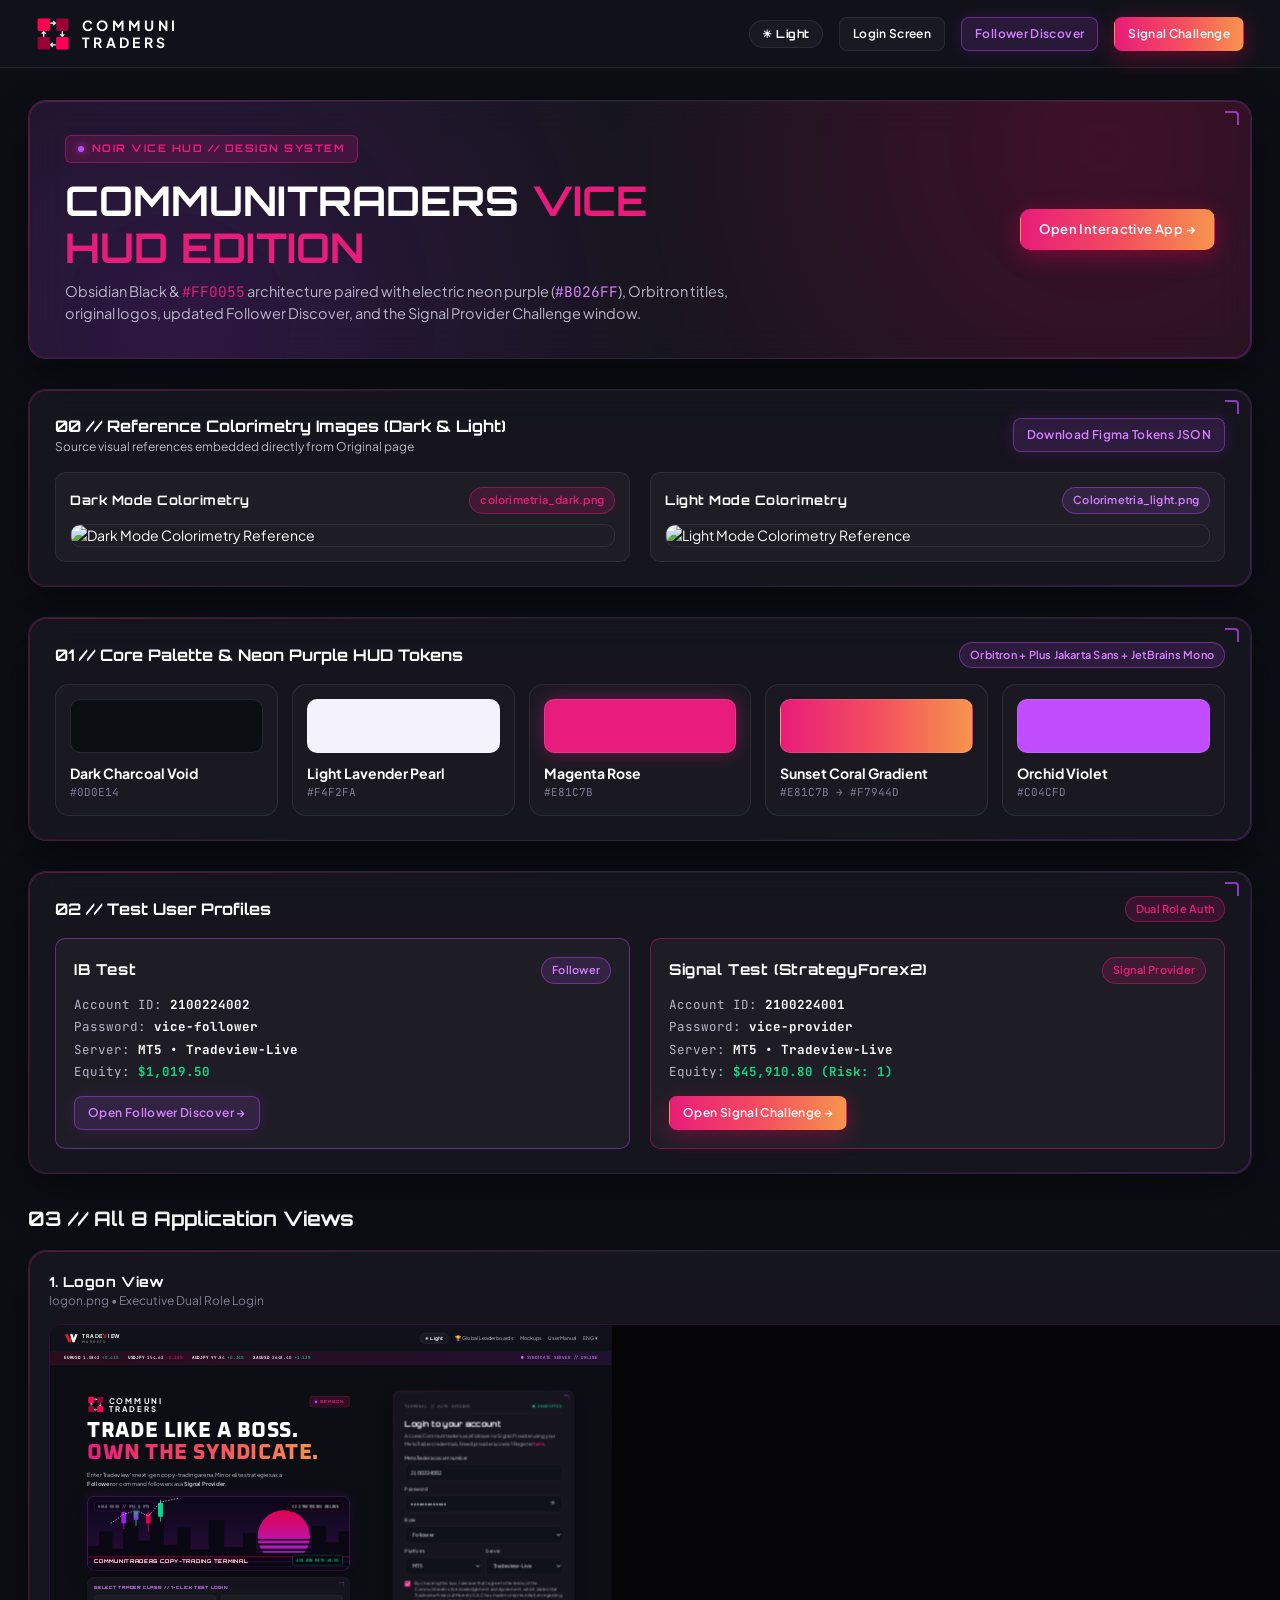
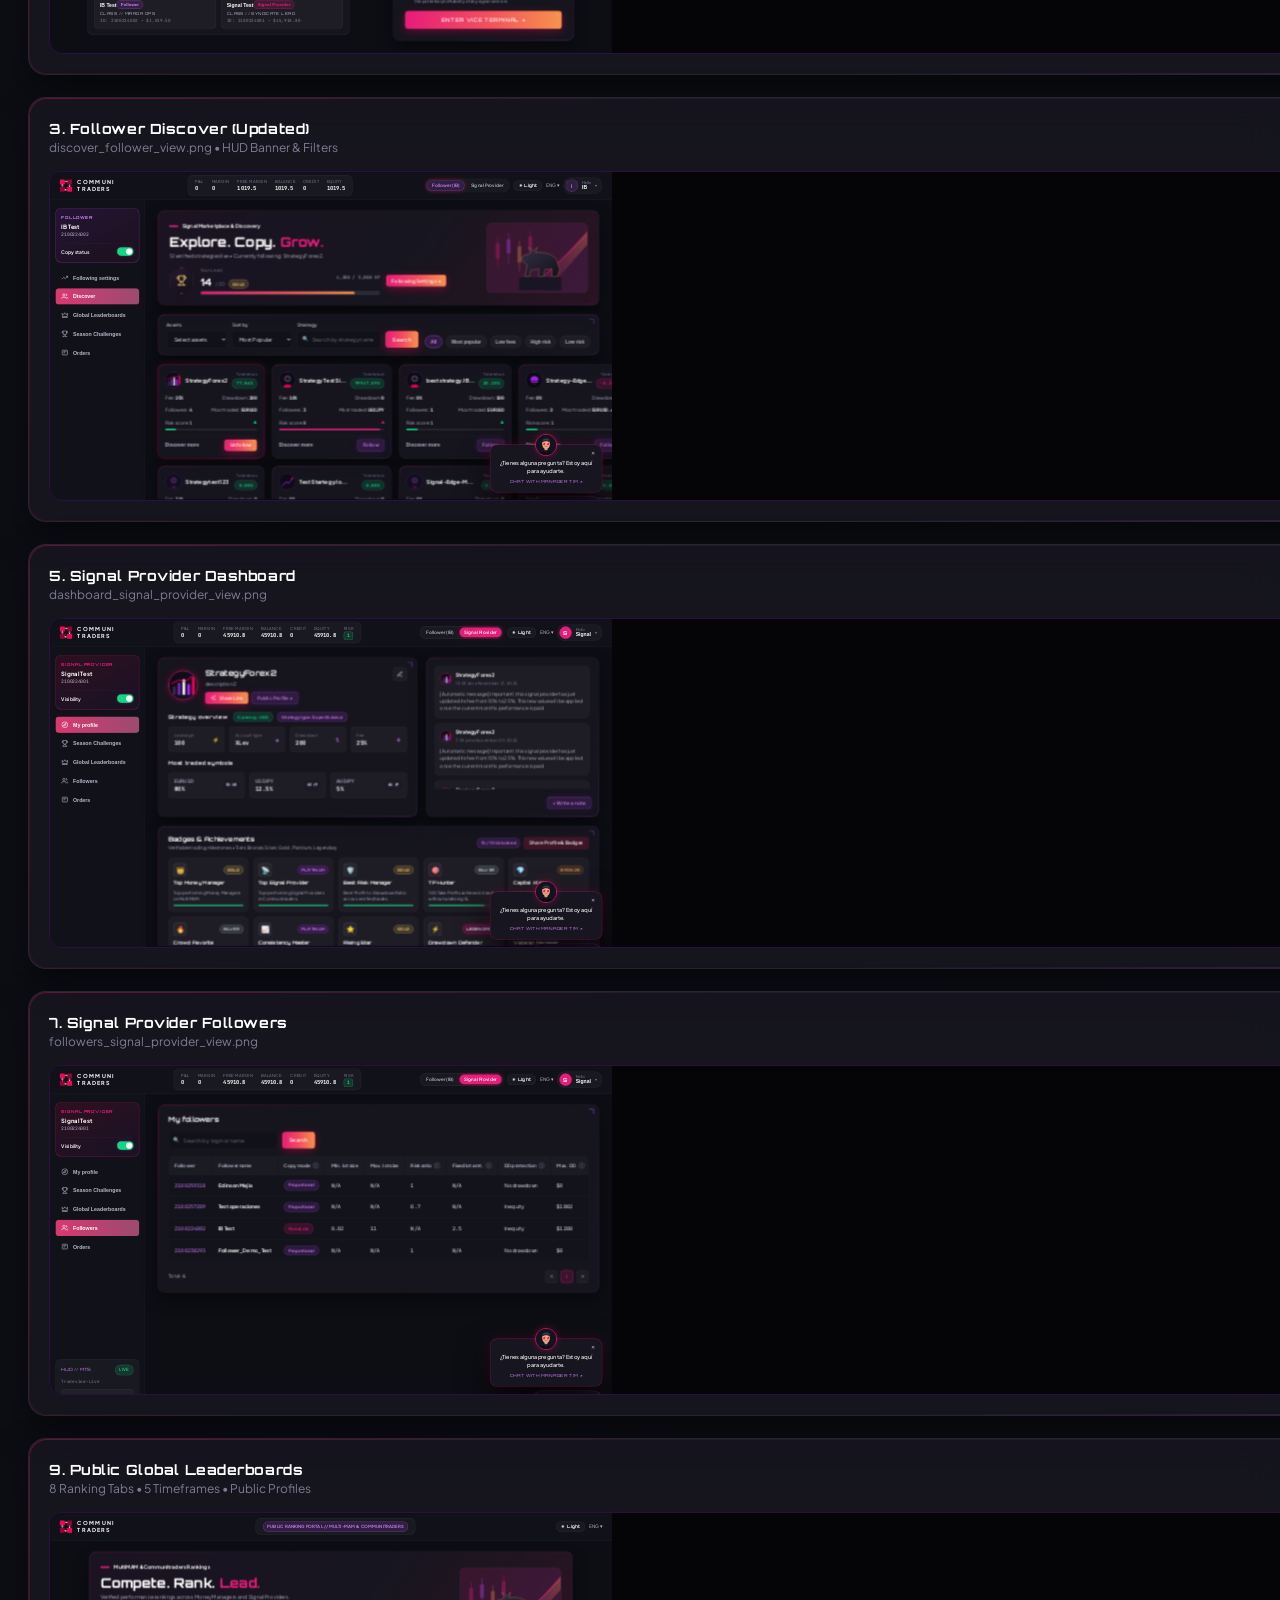
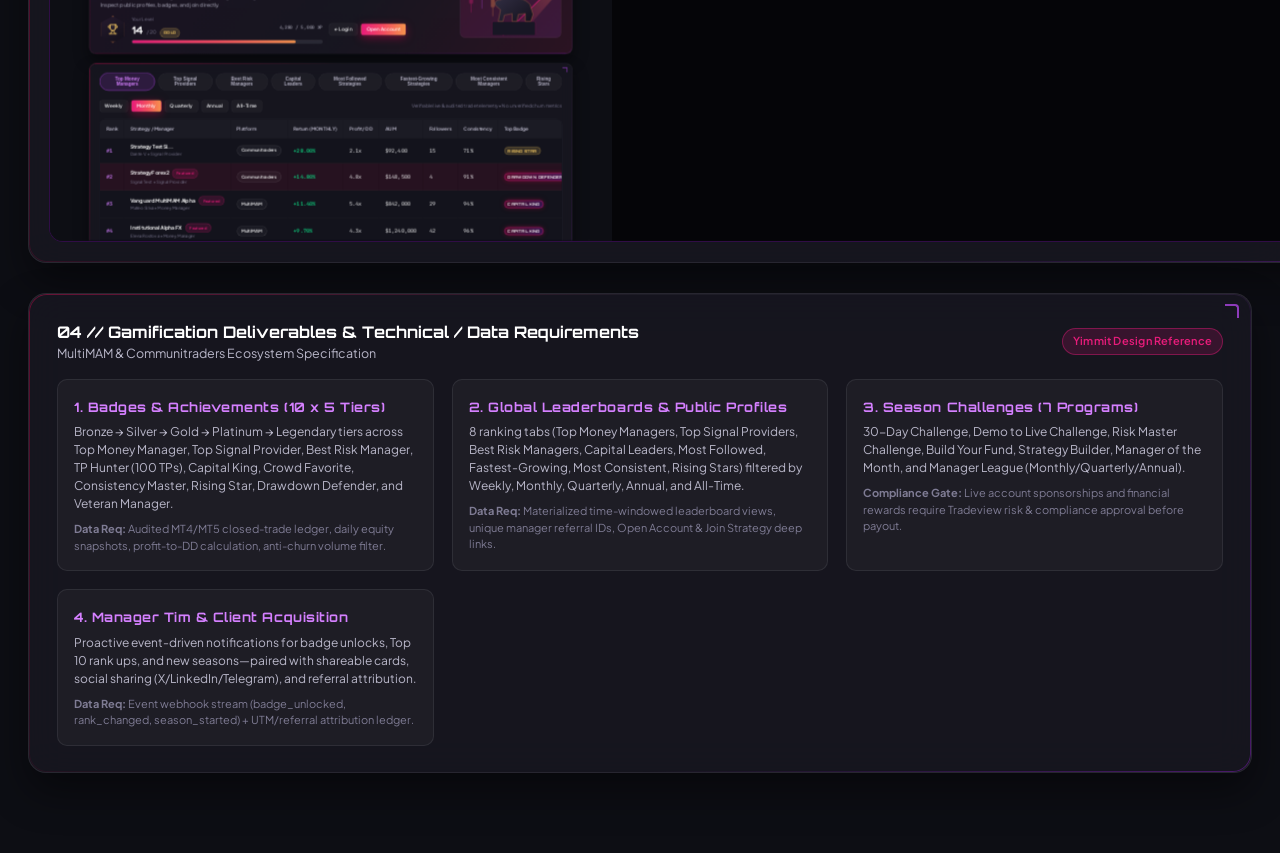
==== mockups.html @ 20b36a2e "Firt commit" ====
<!DOCTYPE html>
<html lang="en">
<head>
  <meta charset="UTF-8"/>
  <meta name="viewport" content="width=device-width, initial-scale=1.0"/>
  <title>Communitraders // Noir Vice HUD Design Mockups</title>
  <link rel="preconnect" href="https://fonts.googleapis.com"/>
  <link rel="preconnect" href="https://fonts.gstatic.com" crossorigin/>
  <link href="https://fonts.googleapis.com/css2?family=JetBrains+Mono:wght@500;700&family=Orbitron:wght@600;700;800&family=Oxanium:wght@600;700;800&family=Plus+Jakarta+Sans:wght@400;500;600;700&display=swap" rel="stylesheet"/>
  <link rel="stylesheet" href="css/tokens.css"/>
  <link rel="stylesheet" href="css/styles.css"/>
  <style>
    .mockup-page-wrap {
      max-width: 1300px;
      margin: 0 auto;
      padding: 32px 28px 80px;
      display: flex;
      flex-direction: column;
      gap: 30px;
    }
    .mockup-hero {
      padding: 34px 36px;
      display: flex;
      align-items: center;
      justify-content: space-between;
      flex-wrap: wrap;
      gap: 24px;
      background:
        radial-gradient(circle at 88% 18%, rgba(255, 0, 85, 0.18), transparent 45%),
        radial-gradient(circle at 12% 88%, rgba(176, 38, 255, 0.16), transparent 45%),
        var(--bg-glass);
    }
    .mockup-hero h1 {
      font-family: var(--font-display);
      font-size: clamp(28px, 3.2vw, 42px);
      line-height: 1.15;
    }
    .palette-grid {
      display: grid;
      grid-template-columns: repeat(5, 1fr);
      gap: 14px;
    }
    .swatch-card {
      padding: 14px;
      border-radius: var(--radius-md);
      background: rgba(255, 255, 255, 0.02);
      border: 1px solid var(--border-subtle);
    }
    .swatch-box {
      height: 54px;
      border-radius: 10px;
      margin-bottom: 10px;
      border: 1px solid rgba(255, 255, 255, 0.1);
    }
    .mockups-grid {
      display: grid;
      grid-template-columns: repeat(2, 1fr);
      gap: 22px;
    }
    .mockup-frame-card {
      padding: 20px;
      display: flex;
      flex-direction: column;
      gap: 14px;
    }
    .mockup-preview-box {
      border-radius: var(--radius-md);
      overflow: hidden;
      border: 1px solid rgba(176, 38, 255, 0.25);
      background: #050508;
      height: 330px;
      position: relative;
    }
    .mockup-preview-box iframe {
      width: 1440px;
      height: 900px;
      border: 0;
      transform: scale(0.39);
      transform-origin: top left;
      pointer-events: none;
    }
    .profiles-compare-grid {
      display: grid;
      grid-template-columns: 1fr 1fr;
      gap: 20px;
    }
    @media (max-width: 1100px) {
      .palette-grid { grid-template-columns: repeat(2, 1fr); }
      .mockups-grid, .profiles-compare-grid { grid-template-columns: 1fr; }
    }
  </style>
</head>
<body>
  <div class="vice-backdrop"></div>
  <div class="vice-grid-overlay"></div>

  <header class="login-topbar">
    <a href="index.html" class="brand-lockup">
      <svg class="communi-logo-svg" viewBox="0 0 44 44" fill="none" aria-hidden="true">
        <rect x="2" y="2" width="16" height="16" rx="1.5" fill="#FF0055"/>
        <rect x="26" y="2" width="16" height="16" rx="1.5" fill="#990033"/>
        <rect x="2" y="26" width="16" height="16" rx="1.5" fill="#990033"/>
        <rect x="26" y="26" width="16" height="16" rx="1.5" fill="#FF0055"/>
        <path d="M19 8H25M25 8L22.8 5.8M25 8L22.8 10.2" stroke="#FFFFFF" stroke-width="1.6" stroke-linecap="round" stroke-linejoin="round"/>
        <path d="M25 36H19M19 36L21.2 33.8M19 36L21.2 38.2" stroke="#FFFFFF" stroke-width="1.6" stroke-linecap="round" stroke-linejoin="round"/>
        <path d="M34 19V25M34 25L31.8 22.8M34 25L36.2 22.8" stroke="#FFFFFF" stroke-width="1.6" stroke-linecap="round" stroke-linejoin="round"/>
        <path d="M10 25V19M10 19L7.8 21.2M10 19L12.2 21.2" stroke="#FFFFFF" stroke-width="1.6" stroke-linecap="round" stroke-linejoin="round"/>
      </svg>
      <div class="brand-text">
        <strong>COMMUNI</strong>
        <strong style="margin-top:2px;">TRADERS</strong>
      </div>
    </a>
    <div class="login-topbar-actions">
      <button type="button" class="theme-toggle-btn" id="theme-toggle-mockups" aria-label="Toggle Light/Dark Mode">☀ Light</button>
      <a href="index.html?role=login" class="btn btn-ghost btn-sm">Login Screen</a>
      <a href="index.html?role=follower&view=discover" class="btn btn-purple btn-sm">Follower Discover</a>
      <a href="index.html?role=provider&view=challenge" class="btn btn-primary btn-sm">Signal Challenge</a>
    </div>
  </header>

  <main class="mockup-page-wrap">
    <section class="glass-card hud-panel mockup-hero">
      <div style="max-width: 680px;">
        <div class="hud-tag" style="margin-bottom:14px;">
          <span class="hud-dot"></span>
          <span>NOIR VICE HUD // DESIGN SYSTEM</span>
        </div>
        <h1>COMMUNITRADERS <span style="color:var(--accent);">VICE HUD EDITION</span></h1>
        <p style="color:var(--text-secondary); margin-top:10px; font-size:14.5px;">
          Obsidian Black &amp; <span class="font-mono" style="color:var(--accent);">#FF0055</span> architecture paired with electric neon purple (<span class="font-mono" style="color:var(--neon-purple-bright);">#B026FF</span>), Orbitron titles, original logos, updated Follower Discover, and the Signal Provider Challenge window.
        </p>
      </div>
      <div>
        <a href="index.html" class="btn btn-primary">Open Interactive App →</a>
      </div>
    </section>

    <section class="glass-card hud-panel" style="padding:24px 26px;">
      <div class="card-header-flex">
        <div>
          <h2 class="card-title-lg">00 // Reference Colorimetry Images (Dark &amp; Light)</h2>
          <div style="font-size:12px; color:var(--text-secondary);">Source visual references embedded directly from Original page</div>
        </div>
        <a href="figma/design-tokens.json" class="btn btn-purple btn-sm" download>Download Figma Tokens JSON</a>
      </div>
      <div class="profiles-compare-grid">
        <div class="setting-box" style="padding:14px;">
          <div style="display:flex; justify-content:space-between; align-items:center; margin-bottom:10px;">
            <strong class="font-heading" style="font-size:13px;">Dark Mode Colorimetry</strong>
            <span class="badge badge-accent">colorimetria_dark.png</span>
          </div>
          <img src="Original page/colorimetria_dark.png" alt="Dark Mode Colorimetry Reference" style="width:100%; border-radius:10px; border:1px solid var(--border-subtle); display:block;"/>
        </div>
        <div class="setting-box" style="padding:14px;">
          <div style="display:flex; justify-content:space-between; align-items:center; margin-bottom:10px;">
            <strong class="font-heading" style="font-size:13px;">Light Mode Colorimetry</strong>
            <span class="badge badge-purple">Colorimetria_light.png</span>
          </div>
          <img src="Original page/Colorimetria_light.png" alt="Light Mode Colorimetry Reference" style="width:100%; border-radius:10px; border:1px solid var(--border-subtle); display:block;"/>
        </div>
      </div>
    </section>

    <section class="glass-card hud-panel" style="padding:24px 26px;">
      <div class="card-header-flex">
        <h2 class="card-title-lg">01 // Core Palette &amp; Neon Purple HUD Tokens</h2>
        <span class="badge badge-purple">Orbitron + Plus Jakarta Sans + JetBrains Mono</span>
      </div>
      <div class="palette-grid">
        <div class="swatch-card">
          <div class="swatch-box" style="background:#0d0e14;"></div>
          <strong>Dark Charcoal Void</strong>
          <div class="font-mono" style="font-size:11px; color:var(--text-muted);">#0D0E14</div>
        </div>
        <div class="swatch-card">
          <div class="swatch-box" style="background:#f4f2fa;"></div>
          <strong>Light Lavender Pearl</strong>
          <div class="font-mono" style="font-size:11px; color:var(--text-muted);">#F4F2FA</div>
        </div>
        <div class="swatch-card">
          <div class="swatch-box" style="background:#e81c7b; box-shadow:0 0 18px rgba(232,28,123,0.4);"></div>
          <strong>Magenta Rose</strong>
          <div class="font-mono" style="font-size:11px; color:var(--text-muted);">#E81C7B</div>
        </div>
        <div class="swatch-card">
          <div class="swatch-box" style="background:linear-gradient(90deg, #e81c7b, #f44e5f, #f7944d);"></div>
          <strong>Sunset Coral Gradient</strong>
          <div class="font-mono" style="font-size:11px; color:var(--text-muted);">#E81C7B → #F7944D</div>
        </div>
        <div class="swatch-card">
          <div class="swatch-box" style="background:#c04cfd;"></div>
          <strong>Orchid Violet</strong>
          <div class="font-mono" style="font-size:11px; color:var(--text-muted);">#C04CFD</div>
        </div>
      </div>
    </section>

    <section class="glass-card hud-panel" style="padding:24px 26px;">
      <div class="card-header-flex">
        <h2 class="card-title-lg">02 // Test User Profiles</h2>
        <span class="badge badge-accent">Dual Role Auth</span>
      </div>
      <div class="profiles-compare-grid">
        <div class="setting-box" style="padding:18px; border-color:var(--neon-purple-border);">
          <div style="display:flex; justify-content:space-between; align-items:center; margin-bottom:10px;">
            <strong class="font-heading" style="font-size:15px;">IB Test</strong>
            <span class="badge badge-purple">Follower</span>
          </div>
          <div class="font-mono" style="font-size:12.5px; color:var(--text-secondary); line-height:1.8;">
            Account ID: <strong style="color:#ffffff;">2100224002</strong><br/>
            Password: <strong style="color:#ffffff;">vice-follower</strong><br/>
            Server: <strong style="color:#ffffff;">MT5 • Tradeview-Live</strong><br/>
            Equity: <strong style="color:var(--profit);">$1,019.50</strong>
          </div>
          <a href="index.html?role=follower&view=discover" class="btn btn-purple btn-sm" style="margin-top:12px;">Open Follower Discover →</a>
        </div>

        <div class="setting-box" style="padding:18px; border-color:var(--accent-border);">
          <div style="display:flex; justify-content:space-between; align-items:center; margin-bottom:10px;">
            <strong class="font-heading" style="font-size:15px;">Signal Test (StrategyForex2)</strong>
            <span class="badge badge-accent">Signal Provider</span>
          </div>
          <div class="font-mono" style="font-size:12.5px; color:var(--text-secondary); line-height:1.8;">
            Account ID: <strong style="color:#ffffff;">2100224001</strong><br/>
            Password: <strong style="color:#ffffff;">vice-provider</strong><br/>
            Server: <strong style="color:#ffffff;">MT5 • Tradeview-Live</strong><br/>
            Equity: <strong style="color:var(--profit);">$45,910.80 (Risk: 1)</strong>
          </div>
          <a href="index.html?role=provider&view=challenge" class="btn btn-primary btn-sm" style="margin-top:12px;">Open Signal Challenge →</a>
        </div>
      </div>
    </section>

    <section>
      <div class="card-header-flex">
        <h2 class="card-title-lg" style="font-size:20px;">03 // All 8 Application Views</h2>
      </div>
      <div class="mockups-grid">
        <article class="glass-card hud-panel mockup-frame-card">
          <div style="display:flex; justify-content:space-between; align-items:center;">
            <div>
              <strong class="font-heading" style="font-size:14px;">1. Logon View</strong>
              <div style="font-size:12px; color:var(--text-muted);">logon.png • Executive Dual Role Login</div>
            </div>
            <a href="index.html?role=login" class="btn btn-ghost btn-sm">Open Live ↗</a>
          </div>
          <div class="mockup-preview-box"><iframe src="index.html?role=login" loading="lazy" title="Login Mockup"></iframe></div>
        </article>

        <article class="glass-card hud-panel mockup-frame-card">
          <div style="display:flex; justify-content:space-between; align-items:center;">
            <div>
              <strong class="font-heading" style="font-size:14px;">2. Follower Dashboard</strong>
              <div style="font-size:12px; color:var(--text-muted);">dashboard_follower_view.png</div>
            </div>
            <a href="index.html?role=follower&view=following" class="btn btn-purple btn-sm">Open Live ↗</a>
          </div>
          <div class="mockup-preview-box"><iframe src="index.html?role=follower&view=following" loading="lazy" title="Follower Dashboard Mockup"></iframe></div>
        </article>

        <article class="glass-card hud-panel mockup-frame-card">
          <div style="display:flex; justify-content:space-between; align-items:center;">
            <div>
              <strong class="font-heading" style="font-size:14px;">3. Follower Discover (Updated)</strong>
              <div style="font-size:12px; color:var(--text-muted);">discover_follower_view.png • HUD Banner &amp; Filters</div>
            </div>
            <a href="index.html?role=follower&view=discover" class="btn btn-purple btn-sm">Open Live ↗</a>
          </div>
          <div class="mockup-preview-box"><iframe src="index.html?role=follower&view=discover" loading="lazy" title="Follower Discover Mockup"></iframe></div>
        </article>

        <article class="glass-card hud-panel mockup-frame-card">
          <div style="display:flex; justify-content:space-between; align-items:center;">
            <div>
              <strong class="font-heading" style="font-size:14px;">4. Follower Orders</strong>
              <div style="font-size:12px; color:var(--text-muted);">orders_follower_view.png</div>
            </div>
            <a href="index.html?role=follower&view=orders" class="btn btn-purple btn-sm">Open Live ↗</a>
          </div>
          <div class="mockup-preview-box"><iframe src="index.html?role=follower&view=orders" loading="lazy" title="Follower Orders Mockup"></iframe></div>
        </article>

        <article class="glass-card hud-panel mockup-frame-card">
          <div style="display:flex; justify-content:space-between; align-items:center;">
            <div>
              <strong class="font-heading" style="font-size:14px;">5. Signal Provider Dashboard</strong>
              <div style="font-size:12px; color:var(--text-muted);">dashboard_signal_provider_view.png</div>
            </div>
            <a href="index.html?role=provider&view=profile" class="btn btn-primary btn-sm">Open Live ↗</a>
          </div>
          <div class="mockup-preview-box"><iframe src="index.html?role=provider&view=profile" loading="lazy" title="Signal Provider Dashboard Mockup"></iframe></div>
        </article>

        <article class="glass-card hud-panel mockup-frame-card">
          <div style="display:flex; justify-content:space-between; align-items:center;">
            <div>
              <strong class="font-heading" style="font-size:14px;">6. Signal Provider Challenge (New)</strong>
              <div style="font-size:12px; color:var(--text-muted);">Milestones, Missions &amp; Syndicate Leaderboard</div>
            </div>
            <a href="index.html?role=provider&view=challenge" class="btn btn-primary btn-sm">Open Live ↗</a>
          </div>
          <div class="mockup-preview-box"><iframe src="index.html?role=provider&view=challenge" loading="lazy" title="Signal Provider Challenge Mockup"></iframe></div>
        </article>

        <article class="glass-card hud-panel mockup-frame-card">
          <div style="display:flex; justify-content:space-between; align-items:center;">
            <div>
              <strong class="font-heading" style="font-size:14px;">7. Signal Provider Followers</strong>
              <div style="font-size:12px; color:var(--text-muted);">followers_signal_provider_view.png</div>
            </div>
            <a href="index.html?role=provider&view=followers" class="btn btn-primary btn-sm">Open Live ↗</a>
          </div>
          <div class="mockup-preview-box"><iframe src="index.html?role=provider&view=followers" loading="lazy" title="Signal Provider Followers Mockup"></iframe></div>
        </article>

        <article class="glass-card hud-panel mockup-frame-card">
          <div style="display:flex; justify-content:space-between; align-items:center;">
            <div>
              <strong class="font-heading" style="font-size:14px;">8. Signal Provider Orders</strong>
              <div style="font-size:12px; color:var(--text-muted);">orders_signal_provider_view.png</div>
            </div>
            <a href="index.html?role=provider&view=orders" class="btn btn-primary btn-sm">Open Live ↗</a>
          </div>
          <div class="mockup-preview-box"><iframe src="index.html?role=provider&view=orders" loading="lazy" title="Signal Provider Orders Mockup"></iframe></div>
        </article>

        <article class="glass-card hud-panel mockup-frame-card">
          <div style="display:flex; justify-content:space-between; align-items:center;">
            <div>
              <strong class="font-heading" style="font-size:14px;">9. Public Global Leaderboards</strong>
              <div style="font-size:12px; color:var(--text-muted);">8 Ranking Tabs • 5 Timeframes • Public Profiles</div>
            </div>
            <a href="index.html?role=leaderboards" class="btn btn-purple btn-sm">Open Live ↗</a>
          </div>
          <div class="mockup-preview-box"><iframe src="index.html?role=leaderboards" loading="lazy" title="Global Leaderboards Mockup"></iframe></div>
        </article>
      </div>
    </section>

    <!-- Section 04: Initial Deliverables & Technical/Data Architecture -->
    <section class="glass-card hud-panel" style="padding:26px 28px;">
      <div class="card-header-flex">
        <div>
          <h2 class="card-title-lg">04 // Gamification Deliverables &amp; Technical / Data Requirements</h2>
          <div style="font-size:12.5px; color:var(--text-secondary);">MultiMAM &amp; Communitraders Ecosystem Specification</div>
        </div>
        <span class="badge badge-accent">Yimmit Design Reference</span>
      </div>

      <div class="challenges-catalog-grid">
        <div class="setting-box" style="padding:16px;">
          <strong class="font-heading" style="font-size:13px; color:var(--neon-purple-bright);">1. Badges &amp; Achievements (10 x 5 Tiers)</strong>
          <p style="font-size:12px; color:var(--text-secondary); margin-top:6px;">
            Bronze → Silver → Gold → Platinum → Legendary tiers across Top Money Manager, Top Signal Provider, Best Risk Manager, TP Hunter (100 TPs), Capital King, Crowd Favorite, Consistency Master, Rising Star, Drawdown Defender, and Veteran Manager.
          </p>
          <div style="font-size:11px; color:var(--text-muted); margin-top:8px;">
            <strong>Data Req:</strong> Audited MT4/MT5 closed-trade ledger, daily equity snapshots, profit-to-DD calculation, anti-churn volume filter.
          </div>
        </div>

        <div class="setting-box" style="padding:16px;">
          <strong class="font-heading" style="font-size:13px; color:var(--neon-purple-bright);">2. Global Leaderboards &amp; Public Profiles</strong>
          <p style="font-size:12px; color:var(--text-secondary); margin-top:6px;">
            8 ranking tabs (Top Money Managers, Top Signal Providers, Best Risk Managers, Capital Leaders, Most Followed, Fastest-Growing, Most Consistent, Rising Stars) filtered by Weekly, Monthly, Quarterly, Annual, and All-Time.
          </p>
          <div style="font-size:11px; color:var(--text-muted); margin-top:8px;">
            <strong>Data Req:</strong> Materialized time-windowed leaderboard views, unique manager referral IDs, Open Account &amp; Join Strategy deep links.
          </div>
        </div>

        <div class="setting-box" style="padding:16px;">
          <strong class="font-heading" style="font-size:13px; color:var(--neon-purple-bright);">3. Season Challenges (7 Programs)</strong>
          <p style="font-size:12px; color:var(--text-secondary); margin-top:6px;">
            30-Day Challenge, Demo to Live Challenge, Risk Master Challenge, Build Your Fund, Strategy Builder, Manager of the Month, and Manager League (Monthly/Quarterly/Annual).
          </p>
          <div style="font-size:11px; color:var(--text-muted); margin-top:8px;">
            <strong>Compliance Gate:</strong> Live account sponsorships and financial rewards require Tradeview risk &amp; compliance approval before payout.
          </div>
        </div>

        <div class="setting-box" style="padding:16px;">
          <strong class="font-heading" style="font-size:13px; color:var(--neon-purple-bright);">4. Manager Tim &amp; Client Acquisition</strong>
          <p style="font-size:12px; color:var(--text-secondary); margin-top:6px;">
            Proactive event-driven notifications for badge unlocks, Top 10 rank ups, and new seasons—paired with shareable cards, social sharing (X/LinkedIn/Telegram), and referral attribution.
          </p>
          <div style="font-size:11px; color:var(--text-muted); margin-top:8px;">
            <strong>Data Req:</strong> Event webhook stream (badge_unlocked, rank_changed, season_started) + UTM/referral attribution ledger.
          </div>
        </div>
      </div>
    </section>
  </main>
  <script>
    (function () {
      const btn = document.getElementById('theme-toggle-mockups');
      let theme = localStorage.getItem('communitraders_theme') || 'dark';
      function sync() {
        document.documentElement.setAttribute('data-theme', theme);
        localStorage.setItem('communitraders_theme', theme);
        btn.textContent = theme === 'dark' ? '☀ Light' : '🌙 Dark';
        document.querySelectorAll('iframe').forEach((f) => {
          try { f.contentDocument?.documentElement?.setAttribute('data-theme', theme); } catch (_) {}
        });
      }
      btn.addEventListener('click', () => {
        theme = theme === 'dark' ? 'light' : 'dark';
        sync();
      });
      sync();
    })();
  </script>
</body>
</html>
---- css/tokens.css ----
/* ==========================================================================
   COMMUNITRADERS // COLORIMETRIA DARK & LIGHT TOKENS
   Matched to colorimetria_dark.png & Colorimetria_light.png
   ========================================================================== */

:root {
  /* Dark Mode Surfaces (colorimetria_dark.png) */
  --bg-void: #0d0e14;
  --bg-deep: #111219;
  --bg-surface: #171620;
  --bg-elevated: #1f1d2b;
  --bg-glass: rgba(23, 22, 32, 0.92);
  --bg-glass-strong: rgba(17, 18, 25, 0.98);
  --bg-card-hover: #221f30;
  --bg-input: #111219;
  --bg-topbar: #111219;
  --bg-sidebar: #111219;
  --bg-tile: rgba(255, 255, 255, 0.035);
  --bg-table: #13131c;

  /* Signature Colorimetry Accents: Magenta-Pink #E81C7B -> Coral #F44E5F -> Sunset Amber #F7944D */
  --accent: #e81c7b;
  --accent-hover: #d4156e;
  --accent-deep: #3d1628;
  --accent-coral: #f7944d;
  --accent-soft: rgba(232, 28, 123, 0.16);
  --accent-border: rgba(232, 28, 123, 0.42);
  --accent-glow: 0 8px 24px rgba(232, 28, 123, 0.34);

  /* Complementary Neon Violet / Orchid (Risk Master Star & Strategy Builder) */
  --neon-purple: #c04cfd;
  --neon-purple-bright: #d580ff;
  --neon-purple-soft: rgba(192, 76, 253, 0.14);
  --neon-purple-border: rgba(192, 76, 253, 0.42);
  --neon-purple-glow: 0 0 20px rgba(192, 76, 253, 0.32);

  /* Semantic Trading Colors */
  --profit: #10d884;
  --profit-soft: rgba(16, 216, 132, 0.14);
  --loss: #e81c7b;
  --loss-soft: rgba(232, 28, 123, 0.16);
  --neutral-soft: rgba(255, 255, 255, 0.05);

  /* Gradients (Exact Reference Match) */
  --grad-accent: linear-gradient(90deg, #e81c7b 0%, #f44e5f 52%, #f7944d 100%);
  --grad-hud-line: linear-gradient(90deg, #e81c7b 0%, #f44e5f 52%, #f7944d 100%);
  --grad-sidebar-active: linear-gradient(90deg, #d93870 0%, #9b4b71 100%);
  --grad-hero-card: linear-gradient(125deg, #1b1322 0%, #171620 55%, #2b1322 100%);
  --grad-league-banner: linear-gradient(90deg, #68133b 0%, #a53434 55%, #b5532a 100%);
  --grad-backdrop:
    radial-gradient(ellipse 65% 50% at 88% 12%, rgba(232, 28, 123, 0.16) 0%, transparent 62%),
    radial-gradient(ellipse 52% 45% at 12% 88%, rgba(192, 76, 253, 0.12) 0%, transparent 64%),
    linear-gradient(180deg, #0d0e14 0%, #111219 100%);

  /* Borders & Dividers */
  --border-subtle: rgba(255, 255, 255, 0.08);
  --border-medium: rgba(255, 255, 255, 0.16);
  --border-accent: rgba(232, 28, 123, 0.45);
  --border-focus: #e81c7b;

  /* Typography */
  --font-display: 'Orbitron', 'Plus Jakarta Sans', sans-serif;
  --font-heading: 'Orbitron', 'Plus Jakarta Sans', sans-serif;
  --font-login-title: 'Oxanium', 'Orbitron', sans-serif;
  --font-sans: 'Plus Jakarta Sans', -apple-system, BlinkMacSystemFont, sans-serif;
  --font-mono: 'JetBrains Mono', ui-monospace, SFMono-Regular, monospace;

  /* Badge Tiers */
  --tier-bronze: #cd7f32;
  --tier-silver: #cbd5e1;
  --tier-gold: #ffd166;
  --tier-platinum: #d580ff;
  --tier-legendary: #e81c7b;

  /* Text Colors */
  --text-primary: #ffffff;
  --text-secondary: #b9b7c9;
  --text-muted: #7f7c94;
  --brand-ink: #ffffff;
  --nav-active-text: #ffffff;
  --switch-active-color: #10d884;

  /* Radii & Shadows */
  --radius-xs: 6px;
  --radius-sm: 10px;
  --radius-md: 14px;
  --radius-lg: 18px;
  --radius-xl: 22px;
  --radius-pill: 999px;

  --shadow-card: 0 18px 40px rgba(0, 0, 0, 0.45), inset 0 1px 0 rgba(255, 255, 255, 0.04);
  --shadow-modal: 0 32px 80px rgba(0, 0, 0, 0.85), 0 0 32px rgba(232, 28, 123, 0.18);

  --sidebar-width: 244px;
  --topbar-height: 70px;
  --ease-snappy: cubic-bezier(0.22, 1, 0.36, 1);
}

/* ==========================================================================
   LIGHT MODE OVERRIDES (Matched to Colorimetria_light.png)
   ========================================================================== */
html[data-theme="light"] {
  --bg-void: #f4f2fa;
  --bg-deep: #ece9f6;
  --bg-surface: #ffffff;
  --bg-elevated: #faf9fd;
  --bg-glass: #ffffff;
  --bg-glass-strong: #ffffff;
  --bg-card-hover: #fbf9fe;
  --bg-input: #f8f7fc;
  --bg-topbar: #ffffff;
  --bg-sidebar: #ffffff;
  --bg-tile: #f8f7fc;
  --bg-table: #ffffff;

  --accent: #e81c7b;
  --accent-hover: #d4156e;
  --accent-deep: #fde8f0;
  --accent-soft: #fde8f0;
  --accent-border: rgba(232, 28, 123, 0.32);
  --accent-glow: 0 8px 22px rgba(232, 28, 123, 0.24);

  --neon-purple: #9b30e8;
  --neon-purple-bright: #831cd1;
  --neon-purple-soft: rgba(155, 48, 232, 0.10);
  --neon-purple-border: rgba(155, 48, 232, 0.28);
  --neon-purple-glow: 0 8px 20px rgba(155, 48, 232, 0.16);

  --profit: #059669;
  --profit-soft: rgba(5, 150, 105, 0.10);

  --grad-sidebar-active: linear-gradient(90deg, #fde8f0 0%, #fff0f6 100%);
  --grad-hero-card: linear-gradient(125deg, #f6f4fb 0%, #f1eef9 58%, #fae5f0 100%);
  --grad-league-banner: linear-gradient(90deg, #e02482 0%, #f16b62 55%, #f69d62 100%);
  --grad-backdrop:
    radial-gradient(ellipse 60% 45% at 88% 12%, rgba(232, 28, 123, 0.08) 0%, transparent 60%),
    radial-gradient(ellipse 52% 44% at 12% 88%, rgba(155, 48, 232, 0.08) 0%, transparent 62%),
    linear-gradient(180deg, #f4f2fa 0%, #eeebf7 100%);

  --border-subtle: #eae6f3;
  --border-medium: #dcd6eb;

  --text-primary: #14121d;
  --text-secondary: #58526e;
  --text-muted: #847d9c;
  --brand-ink: #14121d;
  --nav-active-text: #e81c7b;
  --switch-active-color: #e81c7b;

  --shadow-card: 0 10px 30px rgba(24, 18, 48, 0.06);
  --shadow-modal: 0 24px 64px rgba(20, 16, 40, 0.18);
}
---- css/styles.css ----
/* ==========================================================================
   COMMUNITRADERS // NOIR VICE HUD STYLESHEET (DARK + LIGHT + FUTURISTIC GTA LOGIN)
   ========================================================================== */

*,
*::before,
*::after {
  box-sizing: border-box;
  margin: 0;
  padding: 0;
}

html,
body {
  min-height: 100%;
  background: var(--bg-void);
  color: var(--text-primary);
  font-family: var(--font-sans);
  font-size: 14px;
  line-height: 1.5;
  -webkit-font-smoothing: antialiased;
  overflow-x: hidden;
  transition: background 0.25s ease, color 0.25s ease;
}

::-webkit-scrollbar {
  width: 6px;
  height: 6px;
}
::-webkit-scrollbar-track {
  background: var(--bg-void);
}
::-webkit-scrollbar-thumb {
  background: rgba(255, 0, 85, 0.42);
  border-radius: var(--radius-pill);
}
::-webkit-scrollbar-thumb:hover {
  background: var(--neon-purple);
}

/* Backdrop & HUD Grid */
.vice-backdrop {
  position: fixed;
  inset: 0;
  z-index: -2;
  background: var(--grad-backdrop);
  pointer-events: none;
}

.vice-grid-overlay {
  position: fixed;
  inset: 0;
  z-index: -1;
  background-image:
    linear-gradient(rgba(176, 38, 255, 0.032) 1px, transparent 1px),
    linear-gradient(90deg, rgba(255, 0, 85, 0.026) 1px, transparent 1px);
  background-size: 54px 54px;
  mask-image: radial-gradient(circle at 60% 35%, black 20%, transparent 86%);
  pointer-events: none;
}

.hidden {
  display: none !important;
}

/* Typography Helpers */
.font-display,
.font-heading {
  font-family: var(--font-heading);
  letter-spacing: 0.04em;
}
.font-mono {
  font-family: var(--font-mono);
  font-variant-numeric: tabular-nums;
}

/* ==========================================================================
   BUTTONS & INPUTS
   ========================================================================== */
.btn {
  display: inline-flex;
  align-items: center;
  justify-content: center;
  gap: 8px;
  padding: 10px 18px;
  border-radius: var(--radius-sm);
  font-family: var(--font-sans);
  font-weight: 600;
  font-size: 13px;
  letter-spacing: 0.03em;
  border: 1px solid transparent;
  cursor: pointer;
  transition: transform 0.15s var(--ease-snappy), box-shadow 0.2s, background 0.2s, border-color 0.2s, color 0.2s;
  text-decoration: none;
  white-space: nowrap;
}
.btn:active {
  transform: translateY(1px);
}

.btn-vice,
.btn-primary {
  background: var(--grad-accent);
  color: #ffffff;
  box-shadow: 0 6px 22px rgba(255, 0, 85, 0.34);
}
.btn-vice:hover,
.btn-primary:hover {
  background: var(--accent-hover);
  box-shadow: 0 8px 30px rgba(255, 0, 85, 0.54);
  transform: translateY(-1px);
}

.btn-purple {
  background: var(--neon-purple-soft);
  border-color: var(--neon-purple-border);
  color: var(--neon-purple-bright);
  box-shadow: 0 0 16px rgba(176, 38, 255, 0.16);
}
.btn-purple:hover {
  background: var(--neon-purple);
  color: #ffffff;
  box-shadow: var(--neon-purple-glow);
  transform: translateY(-1px);
}

.btn-danger {
  background: rgba(255, 0, 85, 0.14);
  border-color: rgba(255, 0, 85, 0.5);
  color: #ff4d88;
}
.btn-danger:hover {
  background: var(--accent);
  color: #ffffff;
  box-shadow: var(--accent-glow);
}

.btn-ghost {
  background: var(--bg-tile);
  border-color: var(--border-subtle);
  color: var(--text-primary);
}
.btn-ghost:hover {
  background: var(--neon-purple-soft);
  border-color: var(--neon-purple-border);
  color: var(--text-primary);
}

.btn-outline-pink {
  background: var(--accent-deep);
  border-color: var(--accent-border);
  color: var(--text-primary);
}
.btn-outline-pink:hover {
  background: var(--grad-accent);
  color: #ffffff;
  box-shadow: var(--accent-glow);
}

.btn-sm {
  padding: 7px 13px;
  font-size: 12px;
  border-radius: 8px;
}

.btn-icon {
  width: 36px;
  height: 36px;
  padding: 0;
  border-radius: 9px;
}

/* Theme Toggle Pill */
.theme-toggle-btn {
  display: inline-flex;
  align-items: center;
  gap: 6px;
  padding: 6px 12px;
  border-radius: var(--radius-pill);
  background: var(--bg-tile);
  border: 1px solid var(--border-subtle);
  color: var(--text-primary);
  font-family: var(--font-heading);
  font-size: 11px;
  font-weight: 700;
  letter-spacing: 0.05em;
  cursor: pointer;
  transition: border-color 0.2s, background 0.2s;
}
.theme-toggle-btn:hover {
  border-color: var(--neon-purple-border);
  background: var(--neon-purple-soft);
}

/* Inputs & Selects */
.form-group {
  display: flex;
  flex-direction: column;
  gap: 6px;
}
.form-label {
  font-size: 12px;
  font-weight: 600;
  color: var(--text-secondary);
}
.form-control,
.form-select {
  width: 100%;
  height: 44px;
  padding: 0 14px;
  border-radius: var(--radius-sm);
  background: var(--bg-input);
  border: 1px solid var(--border-subtle);
  color: var(--text-primary);
  font-family: var(--font-sans);
  font-size: 13.5px;
  outline: none;
  transition: border-color 0.2s, box-shadow 0.2s;
}
.form-control:focus,
.form-select:focus {
  border-color: var(--neon-purple);
  box-shadow: 0 0 0 3px rgba(176, 38, 255, 0.18), 0 0 16px rgba(176, 38, 255, 0.14);
}
.form-select option {
  background: var(--bg-surface);
  color: var(--text-primary);
}

.input-with-icon {
  position: relative;
  display: flex;
  align-items: center;
}
.input-with-icon .form-control {
  padding-right: 42px;
}
.input-with-icon.left-icon .form-control {
  padding-left: 38px;
  padding-right: 14px;
}
.input-icon-left {
  position: absolute;
  left: 13px;
  color: var(--text-muted);
  pointer-events: none;
  display: flex;
  font-size: 13px;
}
.input-icon-btn {
  position: absolute;
  right: 8px;
  background: transparent;
  border: none;
  color: var(--text-secondary);
  width: 32px;
  height: 32px;
  border-radius: 8px;
  cursor: pointer;
  display: flex;
  align-items: center;
  justify-content: center;
}
.input-icon-btn:hover {
  color: var(--neon-purple-bright);
}

/* Toggle Switch */
.vice-switch {
  position: relative;
  display: inline-flex;
  align-items: center;
  cursor: pointer;
}
.vice-switch input {
  opacity: 0;
  width: 0;
  height: 0;
  position: absolute;
}
.vice-switch-track {
  width: 42px;
  height: 22px;
  background: rgba(128, 128, 145, 0.22);
  border: 1px solid var(--border-medium);
  border-radius: var(--radius-pill);
  position: relative;
  transition: background 0.22s, border-color 0.22s, box-shadow 0.22s;
}
.vice-switch-track::after {
  content: '';
  position: absolute;
  top: 2px;
  left: 2px;
  width: 16px;
  height: 16px;
  border-radius: 50%;
  background: #8e8e98;
  transition: transform 0.22s var(--ease-snappy), background 0.22s;
}
.vice-switch input:checked + .vice-switch-track {
  background: var(--switch-active-color);
  border-color: var(--switch-active-color);
  box-shadow: 0 0 12px rgba(232, 28, 123, 0.24);
}
.vice-switch input:checked + .vice-switch-track::after {
  transform: translateX(20px);
  background: #ffffff;
}

/* GTA HUD Glass Card */
.glass-card {
  background: var(--bg-glass);
  backdrop-filter: blur(18px);
  -webkit-backdrop-filter: blur(18px);
  border: 1px solid var(--border-subtle);
  border-radius: var(--radius-lg);
  box-shadow: var(--shadow-card);
  position: relative;
}
.glass-card::before {
  content: '';
  position: absolute;
  inset: 0;
  border-radius: inherit;
  padding: 1px;
  background: linear-gradient(135deg, rgba(255, 0, 85, 0.34), transparent 36%, transparent 64%, rgba(176, 38, 255, 0.34));
  -webkit-mask: linear-gradient(#fff 0 0) content-box, linear-gradient(#fff 0 0);
  -webkit-mask-composite: xor;
  mask-composite: exclude;
  pointer-events: none;
}

.hud-panel {
  position: relative;
}
.hud-panel::after {
  content: '';
  position: absolute;
  top: 10px;
  right: 12px;
  width: 14px;
  height: 14px;
  border-top: 2px solid var(--neon-purple);
  border-right: 2px solid var(--neon-purple);
  border-top-right-radius: 4px;
  opacity: 0.7;
  pointer-events: none;
}

.hud-tag {
  display: inline-flex;
  align-items: center;
  gap: 8px;
  align-self: flex-start;
  padding: 5px 12px;
  border-radius: 6px;
  background: var(--accent-soft);
  border: 1px solid var(--accent-border);
  font-family: var(--font-heading);
  font-size: 10.5px;
  font-weight: 700;
  letter-spacing: 0.14em;
  text-transform: uppercase;
  color: var(--accent);
}
.hud-dot {
  width: 6px;
  height: 6px;
  border-radius: 50%;
  background: var(--neon-purple);
  box-shadow: 0 0 8px var(--neon-purple);
  animation: hudPulse 2.2s infinite;
}
@keyframes hudPulse {
  0%, 100% { opacity: 1; transform: scale(1); }
  50% { opacity: 0.45; transform: scale(0.8); }
}

/* Badges */
.badge {
  display: inline-flex;
  align-items: center;
  gap: 5px;
  padding: 4px 10px;
  border-radius: var(--radius-pill);
  font-size: 11px;
  font-weight: 600;
  letter-spacing: 0.02em;
}
.badge-profit {
  background: var(--profit-soft);
  color: var(--profit);
  border: 1px solid rgba(0, 255, 163, 0.3);
}
.badge-loss {
  background: var(--loss-soft);
  color: var(--accent);
  border: 1px solid var(--accent-border);
}
.badge-purple {
  background: var(--neon-purple-soft);
  color: var(--neon-purple-bright);
  border: 1px solid var(--neon-purple-border);
}
.badge-neutral {
  background: var(--bg-tile);
  color: var(--text-primary);
  border: 1px solid var(--border-medium);
}
.badge-pink,
.badge-accent {
  background: var(--accent-soft);
  color: var(--accent);
  border: 1px solid var(--accent-border);
}

/* ==========================================================================
   ORIGINAL LOGOS (ADAPTIVE DARK & LIGHT INK)
   ========================================================================== */
.brand-lockup {
  display: inline-flex;
  align-items: center;
  gap: 12px;
  text-decoration: none;
  color: inherit;
}
.communi-logo-svg {
  width: 34px;
  height: 34px;
  flex-shrink: 0;
}
.brand-text {
  display: flex;
  flex-direction: column;
  line-height: 1.05;
}
.brand-text strong {
  font-family: var(--font-sans);
  font-weight: 700;
  font-size: 14px;
  letter-spacing: 0.24em;
  color: var(--brand-ink);
}
.brand-text.hero-size strong {
  font-size: 20px;
  letter-spacing: 0.26em;
}
.brand-text.hero-size .communi-sub {
  font-size: 20px;
  letter-spacing: 0.26em;
  font-weight: 700;
  color: var(--brand-ink);
}

.tradeview-brand {
  display: inline-flex;
  align-items: center;
  gap: 10px;
  text-decoration: none;
  color: inherit;
}
.tv-wordmark {
  display: flex;
  flex-direction: column;
  line-height: 1;
}
.tv-wordmark .tv-main {
  font-family: var(--font-sans);
  font-weight: 700;
  letter-spacing: 0.16em;
  font-size: 13.5px;
  color: var(--brand-ink);
}
.tv-wordmark .tv-main b {
  color: #e11d2e;
  font-weight: 800;
}
.tv-wordmark .tv-sub {
  font-size: 8.5px;
  letter-spacing: 0.42em;
  color: var(--text-secondary);
  margin-top: 3px;
}
.tv-wing-light {
  fill: var(--brand-ink);
}

/* ==========================================================================
   FUTURISTIC GTA-STYLE TRADING GAME LOGIN SCREEN
   ========================================================================== */
.login-shell {
  min-height: 100vh;
  display: flex;
  flex-direction: column;
  position: relative;
}

.login-topbar {
  height: 68px;
  padding: 0 36px;
  display: flex;
  align-items: center;
  justify-content: space-between;
  border-bottom: 1px solid var(--border-subtle);
  background: var(--bg-topbar);
  backdrop-filter: blur(14px);
  z-index: 5;
}

.login-topbar-actions {
  display: flex;
  align-items: center;
  gap: 16px;
  color: var(--text-secondary);
  font-size: 13px;
}
.topbar-link {
  display: inline-flex;
  align-items: center;
  gap: 7px;
  color: var(--text-secondary);
  text-decoration: none;
  cursor: pointer;
  background: transparent;
  border: none;
  font: inherit;
  transition: color 0.2s;
}
.topbar-link:hover {
  color: var(--neon-purple-bright);
}

/* Futuristic Market Telemetry Ticker Bar */
.game-ticker-bar {
  height: 34px;
  padding: 0 36px;
  display: flex;
  align-items: center;
  justify-content: space-between;
  gap: 20px;
  background: linear-gradient(90deg, rgba(255, 0, 85, 0.12), rgba(176, 38, 255, 0.12));
  border-bottom: 1px solid var(--border-subtle);
  font-family: var(--font-mono);
  font-size: 11px;
  overflow-x: auto;
  white-space: nowrap;
}
.ticker-items {
  display: flex;
  align-items: center;
  gap: 24px;
}
.ticker-pair {
  display: inline-flex;
  align-items: center;
  gap: 7px;
}
.ticker-pair strong {
  color: var(--text-primary);
}
.ticker-up { color: var(--profit); }
.ticker-down { color: var(--accent); }

.login-main {
  flex: 1;
  display: grid;
  grid-template-columns: 1.12fr 0.88fr;
  align-items: center;
  gap: 48px;
  max-width: 1320px;
  width: 100%;
  margin: 0 auto;
  padding: 28px 36px 52px;
}

.login-hero {
  display: flex;
  flex-direction: column;
  gap: 18px;
}

.login-hero h1 {
  font-family: var(--font-login-title);
  font-size: clamp(34px, 4vw, 54px);
  font-weight: 800;
  line-height: 1.05;
  letter-spacing: 0.02em;
  color: var(--text-primary);
  text-transform: uppercase;
}
.login-hero h1 .highlight-vice {
  background: var(--grad-accent);
  -webkit-background-clip: text;
  -webkit-text-fill-color: transparent;
}

.login-hero-sub {
  font-size: 14.5px;
  color: var(--text-secondary);
  max-width: 520px;
  line-height: 1.6;
}

/* Futuristic GTA Trading Game Cyber-City Stage */
.gta-game-stage {
  position: relative;
  height: 190px;
  border-radius: var(--radius-lg);
  overflow: hidden;
  border: 1px solid var(--neon-purple-border);
  background: linear-gradient(180deg, #0b0718 0%, #1c0b2e 55%, #380832 100%);
  box-shadow: 0 20px 50px rgba(0, 0, 0, 0.55), 0 0 26px rgba(176, 38, 255, 0.18);
}
.gta-game-stage svg {
  width: 100%;
  height: 100%;
  display: block;
}
.stage-hud-overlay {
  position: absolute;
  inset: 12px 16px;
  display: flex;
  flex-direction: column;
  justify-content: space-between;
  pointer-events: none;
}
.stage-hud-top {
  display: flex;
  justify-content: space-between;
  align-items: center;
}
.stage-chip {
  padding: 4px 10px;
  border-radius: 6px;
  background: rgba(8, 6, 15, 0.78);
  border: 1px solid rgba(255, 0, 85, 0.45);
  color: #ffffff;
  font-family: var(--font-mono);
  font-size: 10.5px;
  backdrop-filter: blur(6px);
}
.stage-chip.purple {
  border-color: rgba(176, 38, 255, 0.55);
  color: #e2b8ff;
}
.stage-hud-bottom {
  display: flex;
  justify-content: space-between;
  align-items: flex-end;
}
.stage-rank-title {
  font-family: var(--font-heading);
  font-size: 13px;
  font-weight: 700;
  color: #ffffff;
  letter-spacing: 0.1em;
  text-shadow: 0 0 12px rgba(255, 0, 85, 0.7);
}

/* Futuristic GTA Class / Character Select Profiles */
.demo-accounts-box {
  padding: 16px;
  border-radius: var(--radius-md);
  background: var(--bg-glass);
  border: 1px solid var(--border-subtle);
}
.demo-accounts-header {
  display: flex;
  align-items: center;
  justify-content: space-between;
  margin-bottom: 12px;
}
.demo-accounts-header span {
  font-family: var(--font-heading);
  font-size: 11px;
  font-weight: 700;
  letter-spacing: 0.1em;
  text-transform: uppercase;
  color: var(--neon-purple-bright);
}
.demo-accounts-grid {
  display: grid;
  grid-template-columns: 1fr 1fr;
  gap: 12px;
}
.demo-user-pill {
  text-align: left;
  padding: 13px 14px;
  border-radius: var(--radius-sm);
  background: var(--bg-tile);
  border: 1px solid var(--border-subtle);
  color: var(--text-primary);
  cursor: pointer;
  transition: border-color 0.2s, background 0.2s, transform 0.16s, box-shadow 0.2s;
  display: flex;
  flex-direction: column;
  gap: 5px;
  position: relative;
  overflow: hidden;
}
.demo-user-pill:hover {
  border-color: var(--accent);
  background: var(--accent-soft);
  box-shadow: 0 0 18px rgba(255, 0, 85, 0.18);
  transform: translateY(-2px);
}
.demo-user-pill.purple-pill:hover {
  border-color: var(--neon-purple);
  background: var(--neon-purple-soft);
  box-shadow: 0 0 18px rgba(176, 38, 255, 0.22);
}
.demo-user-top {
  display: flex;
  align-items: center;
  justify-content: space-between;
  font-weight: 700;
  font-size: 13px;
}
.demo-user-class {
  font-family: var(--font-heading);
  font-size: 10px;
  letter-spacing: 0.08em;
  color: var(--text-secondary);
}
.demo-user-meta {
  font-family: var(--font-mono);
  font-size: 11px;
  color: var(--text-muted);
}

/* Right Login Terminal Card */
.login-card {
  padding: 30px 30px;
  max-width: 465px;
  width: 100%;
  justify-self: end;
}
.login-terminal-bar {
  display: flex;
  align-items: center;
  justify-content: space-between;
  margin-bottom: 14px;
  padding-bottom: 10px;
  border-bottom: 1px solid var(--border-subtle);
  font-family: var(--font-mono);
  font-size: 11px;
  color: var(--text-muted);
}
.login-card-title {
  font-family: var(--font-heading);
  font-size: 20px;
  font-weight: 700;
  margin-bottom: 6px;
  color: var(--text-primary);
}
.login-card-desc {
  font-size: 12.5px;
  color: var(--text-secondary);
  margin-bottom: 18px;
  line-height: 1.5;
}
.login-card-desc a {
  color: var(--accent);
  text-decoration: none;
  font-weight: 600;
}
.login-card-desc a:hover {
  text-decoration: underline;
}

.login-form {
  display: flex;
  flex-direction: column;
  gap: 12px;
}
.login-form-row-2 {
  display: grid;
  grid-template-columns: 1fr 1fr;
  gap: 12px;
}
.terms-check {
  display: flex;
  align-items: flex-start;
  gap: 10px;
  font-size: 11px;
  color: var(--text-secondary);
  line-height: 1.45;
  margin-top: 2px;
  cursor: pointer;
}
.terms-check input {
  margin-top: 3px;
  accent-color: var(--accent);
  width: 15px;
  height: 15px;
  flex-shrink: 0;
  cursor: pointer;
}
.login-submit-btn {
  height: 46px;
  font-family: var(--font-heading);
  font-size: 13px;
  letter-spacing: 0.1em;
  text-transform: uppercase;
  margin-top: 4px;
}
.login-error-msg {
  padding: 10px 12px;
  border-radius: 8px;
  background: var(--loss-soft);
  border: 1px solid var(--accent-border);
  color: var(--accent);
  font-size: 12px;
}

/* ==========================================================================
   APP SHELL (LOGGED-IN WORKSPACE)
   ========================================================================== */
.app-shell {
  min-height: 100vh;
  display: flex;
  flex-direction: column;
}

.app-topbar {
  height: var(--topbar-height);
  padding: 0 24px;
  display: flex;
  align-items: center;
  justify-content: space-between;
  gap: 16px;
  background: var(--bg-topbar);
  backdrop-filter: blur(16px);
  border-bottom: 1px solid var(--border-subtle);
  position: sticky;
  top: 0;
  z-index: 40;
}

.topbar-left {
  display: flex;
  align-items: center;
  gap: 14px;
}
.mobile-menu-btn {
  display: none;
}

.kpi-strip {
  display: flex;
  align-items: center;
  gap: 20px;
  padding: 7px 18px;
  border-radius: var(--radius-md);
  background: var(--bg-tile);
  border: 1px solid var(--border-subtle);
}
.kpi-item {
  display: flex;
  flex-direction: column;
  align-items: flex-start;
  gap: 1px;
}
.kpi-label {
  font-size: 10.5px;
  color: var(--text-muted);
  text-transform: uppercase;
  letter-spacing: 0.05em;
}
.kpi-value {
  font-family: var(--font-mono);
  font-size: 14px;
  font-weight: 700;
  color: var(--text-primary);
}
.kpi-risk-pill {
  display: inline-flex;
  align-items: center;
  justify-content: center;
  min-width: 24px;
  height: 22px;
  padding: 0 7px;
  border-radius: 6px;
  background: var(--profit-soft);
  color: var(--profit);
  border: 1px solid rgba(0, 255, 163, 0.35);
  font-family: var(--font-mono);
  font-weight: 700;
  font-size: 12px;
}

.topbar-right {
  display: flex;
  align-items: center;
  gap: 10px;
}

.role-switcher-pill {
  display: inline-flex;
  align-items: center;
  background: var(--bg-tile);
  border: 1px solid var(--border-subtle);
  border-radius: var(--radius-pill);
  padding: 3px;
  gap: 3px;
}
.role-switch-btn {
  border: none;
  background: transparent;
  color: var(--text-secondary);
  font-family: var(--font-sans);
  font-size: 11.5px;
  font-weight: 600;
  padding: 5px 12px;
  border-radius: var(--radius-pill);
  cursor: pointer;
  transition: all 0.2s;
}
.role-switch-btn.active {
  background: var(--accent);
  color: #ffffff;
  box-shadow: 0 0 14px rgba(255, 0, 85, 0.35);
}
.role-switch-btn.active.purple {
  background: var(--neon-purple-soft);
  color: var(--neon-purple-bright);
  border: 1px solid var(--neon-purple-border);
}

.user-menu-wrap {
  position: relative;
}
.user-trigger {
  display: flex;
  align-items: center;
  gap: 10px;
  background: var(--bg-tile);
  border: 1px solid var(--border-subtle);
  border-radius: var(--radius-pill);
  padding: 4px 12px 4px 5px;
  color: var(--text-primary);
  cursor: pointer;
  transition: border-color 0.2s;
}
.user-trigger:hover {
  border-color: var(--neon-purple-border);
}
.user-avatar-circle {
  width: 32px;
  height: 32px;
  border-radius: 50%;
  display: flex;
  align-items: center;
  justify-content: center;
  font-family: var(--font-heading);
  font-weight: 700;
  font-size: 13px;
  color: var(--neon-purple-bright);
  background: var(--neon-purple-soft);
  border: 1px solid var(--neon-purple-border);
}
.user-avatar-circle.provider {
  background: var(--accent);
  border-color: var(--accent);
  color: #ffffff;
}
.user-greeting {
  display: flex;
  flex-direction: column;
  text-align: left;
  line-height: 1.1;
}
.user-greeting small {
  font-size: 10px;
  color: var(--text-muted);
}
.user-greeting strong {
  font-size: 13px;
  font-weight: 700;
}

.user-dropdown {
  position: absolute;
  top: calc(100% + 10px);
  right: 0;
  width: 245px;
  padding: 8px;
  z-index: 60;
  background: var(--bg-glass-strong);
}
.dropdown-item {
  width: 100%;
  display: flex;
  align-items: center;
  gap: 10px;
  padding: 10px 12px;
  border-radius: 9px;
  border: none;
  background: transparent;
  color: var(--text-primary);
  font-size: 13px;
  cursor: pointer;
  text-align: left;
  text-decoration: none;
  transition: background 0.15s;
}
.dropdown-item:hover {
  background: var(--bg-tile);
}
.dropdown-item.danger {
  color: var(--accent);
}
.dropdown-divider {
  height: 1px;
  background: var(--border-subtle);
  margin: 6px 4px;
}

/* Body Layout */
.app-body {
  flex: 1;
  display: flex;
}

.app-sidebar {
  width: var(--sidebar-width);
  flex-shrink: 0;
  background: var(--bg-sidebar);
  border-right: 1px solid var(--border-subtle);
  padding: 22px 14px;
  display: flex;
  flex-direction: column;
  justify-content: space-between;
  gap: 24px;
}

.sidebar-profile-card {
  padding: 16px 14px;
  border-radius: var(--radius-md);
  background: linear-gradient(155deg, rgba(255, 0, 85, 0.12), rgba(176, 38, 255, 0.05));
  border: 1px solid var(--accent-border);
  margin-bottom: 18px;
}
.sidebar-profile-card.follower-theme {
  background: linear-gradient(155deg, rgba(176, 38, 255, 0.12), rgba(255, 0, 85, 0.05));
  border-color: var(--neon-purple-border);
}
.sidebar-role-label {
  font-family: var(--font-heading);
  font-size: 10.5px;
  font-weight: 700;
  text-transform: uppercase;
  letter-spacing: 0.12em;
  color: var(--accent);
  margin-bottom: 5px;
}
.sidebar-profile-card.follower-theme .sidebar-role-label {
  color: var(--neon-purple-bright);
}
.sidebar-user-name {
  font-weight: 700;
  font-size: 15px;
  color: var(--text-primary);
}
.sidebar-account-id {
  font-family: var(--font-mono);
  font-size: 12px;
  color: var(--text-secondary);
  margin-bottom: 12px;
}
.sidebar-status-row {
  display: flex;
  align-items: center;
  justify-content: space-between;
  padding-top: 10px;
  border-top: 1px solid var(--border-subtle);
  font-size: 12.5px;
  font-weight: 600;
}

.sidebar-nav {
  display: flex;
  flex-direction: column;
  gap: 6px;
}
.nav-item {
  display: flex;
  align-items: center;
  gap: 12px;
  padding: 11px 14px;
  border-radius: var(--radius-sm);
  border: 1px solid transparent;
  background: transparent;
  color: var(--text-secondary);
  font-size: 13.5px;
  font-weight: 600;
  cursor: pointer;
  width: 100%;
  text-align: left;
  transition: all 0.18s var(--ease-snappy);
}
.nav-item:hover {
  color: var(--text-primary);
  background: var(--bg-tile);
}
.nav-item.active {
  color: var(--nav-active-text);
  background: var(--grad-sidebar-active);
  border-color: transparent;
}
.nav-item.active svg {
  color: var(--nav-active-text);
}
.nav-item svg {
  width: 18px;
  height: 18px;
  flex-shrink: 0;
}

.sidebar-footer-card {
  padding: 14px;
  border-radius: var(--radius-md);
  background: var(--bg-tile);
  border: 1px solid var(--border-subtle);
  font-size: 11.5px;
  color: var(--text-secondary);
  display: flex;
  flex-direction: column;
  gap: 8px;
}

/* Main Content Area */
.app-main {
  flex: 1;
  min-width: 0;
  padding: 28px 32px 64px;
}
.view-container {
  max-width: 1240px;
  margin: 0 auto;
  display: flex;
  flex-direction: column;
  gap: 22px;
  animation: viewFadeIn 0.25s var(--ease-snappy);
}
@keyframes viewFadeIn {
  from { opacity: 0; transform: translateY(6px); }
  to { opacity: 1; transform: translateY(0); }
}

/* ==========================================================================
   DASHBOARD VIEWS (FOLLOWER & SIGNAL PROVIDER)
   ========================================================================== */
.dashboard-top-grid {
  display: grid;
  grid-template-columns: 1.5fr 1fr;
  gap: 22px;
  align-items: stretch;
}

.strategy-profile-card {
  padding: 24px 26px;
  display: flex;
  flex-direction: column;
  gap: 20px;
}

.strategy-header-row {
  display: flex;
  align-items: flex-start;
  justify-content: space-between;
  gap: 16px;
}
.strategy-identity {
  display: flex;
  align-items: center;
  gap: 18px;
}
.strategy-avatar {
  width: 76px;
  height: 76px;
  border-radius: 50%;
  border: 2px solid var(--accent);
  box-shadow: 0 0 18px rgba(255, 0, 85, 0.3);
  overflow: hidden;
  flex-shrink: 0;
  background: var(--bg-surface);
  display: flex;
  align-items: center;
  justify-content: center;
}
.strategy-name {
  font-family: var(--font-heading);
  font-size: 20px;
  font-weight: 700;
  color: var(--text-primary);
}
.strategy-desc {
  font-size: 13px;
  color: var(--text-secondary);
  margin: 4px 0 10px;
}

.overview-header {
  display: flex;
  align-items: center;
  flex-wrap: wrap;
  gap: 10px;
  margin-bottom: 12px;
}
.overview-header h3 {
  font-family: var(--font-heading);
  font-size: 13px;
  font-weight: 700;
  margin-right: 4px;
  letter-spacing: 0.05em;
}

.metrics-grid-4 {
  display: grid;
  grid-template-columns: repeat(4, 1fr);
  gap: 12px;
}
.metric-tile {
  padding: 12px 14px;
  border-radius: var(--radius-sm);
  background: var(--bg-tile);
  border: 1px solid var(--border-subtle);
  display: flex;
  align-items: center;
  justify-content: space-between;
  gap: 8px;
}
.metric-tile-label {
  font-size: 11px;
  color: var(--text-muted);
}
.metric-tile-val {
  font-family: var(--font-mono);
  font-size: 15px;
  font-weight: 700;
  color: var(--text-primary);
}
.metric-tile-icon {
  color: var(--neon-purple-bright);
  opacity: 0.9;
  display: flex;
}

.symbols-grid-3 {
  display: grid;
  grid-template-columns: repeat(3, 1fr);
  gap: 12px;
}
.symbol-tile {
  padding: 12px 14px;
  border-radius: var(--radius-sm);
  background: var(--bg-tile);
  border: 1px solid var(--border-subtle);
  display: flex;
  align-items: center;
  justify-content: space-between;
}
.symbol-name {
  font-size: 12px;
  color: var(--text-secondary);
  font-weight: 600;
}
.symbol-pct {
  font-family: var(--font-mono);
  font-size: 15px;
  font-weight: 700;
  color: var(--text-primary);
}
.pair-flags {
  display: inline-flex;
  align-items: center;
}
.flag-dot {
  width: 22px;
  height: 22px;
  border-radius: 50%;
  border: 1.5px solid var(--bg-surface);
  display: inline-flex;
  align-items: center;
  justify-content: center;
  font-size: 9px;
  font-weight: 700;
  background: var(--bg-elevated);
  color: var(--text-primary);
}
.flag-dot + .flag-dot {
  margin-left: -6px;
}

/* Provider Feed Card */
.feed-card {
  padding: 20px;
  display: flex;
  flex-direction: column;
  justify-content: space-between;
  gap: 14px;
  max-height: 410px;
}
.feed-list {
  display: flex;
  flex-direction: column;
  gap: 12px;
  overflow-y: auto;
  padding-right: 4px;
}
.feed-note-item {
  padding: 14px;
  border-radius: var(--radius-md);
  background: var(--bg-tile);
  border: 1px solid var(--border-subtle);
}
.feed-note-head {
  display: flex;
  align-items: center;
  gap: 10px;
  margin-bottom: 8px;
}
.feed-mini-avatar {
  width: 30px;
  height: 30px;
  border-radius: 50%;
  border: 1px solid var(--accent);
  overflow: hidden;
  flex-shrink: 0;
}
.feed-note-meta strong {
  display: block;
  font-size: 13px;
}
.feed-note-meta span {
  font-size: 11px;
  color: var(--text-muted);
}
.feed-note-body {
  font-size: 12.5px;
  color: var(--text-secondary);
  line-height: 1.5;
}
.feed-footer-actions {
  display: flex;
  justify-content: flex-end;
  padding-top: 6px;
}

/* My Following Settings Card */
.following-settings-card {
  padding: 22px 26px;
}
.card-header-flex {
  display: flex;
  align-items: center;
  justify-content: space-between;
  margin-bottom: 16px;
}
.card-title-lg {
  font-family: var(--font-heading);
  font-size: 16px;
  font-weight: 700;
}
.settings-grid-4 {
  display: grid;
  grid-template-columns: repeat(4, 1fr);
  gap: 12px;
}
.setting-box {
  padding: 13px 16px;
  border-radius: var(--radius-sm);
  background: var(--bg-tile);
  border: 1px solid var(--border-subtle);
}
.setting-box-label {
  font-size: 11.5px;
  color: var(--text-muted);
  margin-bottom: 3px;
}
.setting-box-value {
  font-family: var(--font-mono);
  font-size: 14.5px;
  font-weight: 700;
  color: var(--text-primary);
}
.setting-box-value.status-copying {
  color: var(--profit);
}

/* Bottom Analytics Grid */
.analytics-grid {
  display: grid;
  grid-template-columns: 2fr 1fr;
  gap: 22px;
  align-items: stretch;
}
.chart-card {
  padding: 22px 26px;
  display: flex;
  flex-direction: column;
  gap: 18px;
}
.tabs-bar {
  display: flex;
  align-items: center;
  justify-content: center;
  gap: 28px;
  border-bottom: 1px solid var(--border-subtle);
  padding-bottom: 10px;
}
.tab-btn {
  background: transparent;
  border: none;
  color: var(--text-muted);
  font-family: var(--font-sans);
  font-size: 13.5px;
  font-weight: 600;
  padding: 6px 4px;
  cursor: pointer;
  position: relative;
  transition: color 0.2s;
}
.tab-btn:hover {
  color: var(--text-primary);
}
.tab-btn.active {
  color: var(--text-primary);
}
.tab-btn.active::after {
  content: '';
  position: absolute;
  left: 0;
  right: 0;
  bottom: -11px;
  height: 2.5px;
  background: var(--grad-hud-line);
}

.chart-controls-row {
  display: flex;
  align-items: center;
  justify-content: space-between;
  flex-wrap: wrap;
  gap: 12px;
}
.yield-readout {
  font-family: var(--font-heading);
  font-size: 18px;
  font-weight: 700;
}
.yield-readout span {
  font-family: var(--font-mono);
}
.chart-selects {
  display: flex;
  gap: 10px;
}
.chart-selects .form-select {
  height: 36px;
  width: auto;
  min-width: 96px;
  font-size: 13px;
}
.chart-canvas-wrap {
  width: 100%;
  min-height: 240px;
}

.trades-gauge-card {
  padding: 24px;
  display: flex;
  flex-direction: column;
  align-items: center;
  justify-content: center;
  gap: 18px;
}
.trades-gauge-stats {
  width: 100%;
  display: grid;
  grid-template-columns: 1fr 1fr;
  gap: 10px;
  padding-top: 8px;
  border-top: 1px solid var(--border-subtle);
}
.mini-stat {
  text-align: center;
}
.mini-stat span {
  display: block;
  font-size: 11px;
  color: var(--text-muted);
}
.mini-stat strong {
  font-family: var(--font-mono);
  font-size: 14px;
}

/* ==========================================================================
   DISCOVER STRATEGIES VIEW (FOLLOWER)
   ========================================================================== */
.discover-hud-banner {
  padding: 18px 22px;
  display: flex;
  align-items: center;
  justify-content: space-between;
  flex-wrap: wrap;
  gap: 16px;
  background: linear-gradient(125deg, rgba(176, 38, 255, 0.12) 0%, var(--bg-glass) 55%, rgba(255, 0, 85, 0.10) 100%);
}
.discover-hud-stats {
  display: flex;
  align-items: center;
  gap: 18px;
  flex-wrap: wrap;
}
.discover-hud-stat {
  display: flex;
  flex-direction: column;
}
.discover-hud-stat span {
  font-size: 10.5px;
  text-transform: uppercase;
  letter-spacing: 0.08em;
  color: var(--text-muted);
}
.discover-hud-stat strong {
  font-family: var(--font-mono);
  font-size: 15px;
  color: var(--text-primary);
}

.discover-toolbar {
  display: flex;
  align-items: flex-end;
  justify-content: space-between;
  flex-wrap: wrap;
  gap: 16px;
  padding: 18px 22px;
}
.discover-search-group {
  display: flex;
  align-items: flex-end;
  gap: 12px;
  flex-wrap: wrap;
  flex: 1;
}
.discover-filter-pills {
  display: flex;
  align-items: center;
  gap: 8px;
  flex-wrap: wrap;
}
.filter-pill {
  padding: 8px 14px;
  border-radius: var(--radius-pill);
  border: 1px solid var(--border-subtle);
  background: var(--bg-tile);
  color: var(--text-secondary);
  font-size: 12px;
  font-weight: 600;
  cursor: pointer;
  transition: all 0.2s;
}
.filter-pill:hover {
  border-color: var(--neon-purple-border);
  color: var(--neon-purple-bright);
}
.filter-pill.active {
  background: var(--neon-purple-soft);
  border-color: var(--neon-purple);
  color: var(--neon-purple-bright);
}

.strategies-grid {
  display: grid;
  grid-template-columns: repeat(4, 1fr);
  gap: 18px;
}
.strategy-card {
  padding: 18px;
  display: flex;
  flex-direction: column;
  gap: 14px;
  transition: transform 0.18s var(--ease-snappy), border-color 0.2s, box-shadow 0.2s;
}
.strategy-card:hover {
  transform: translateY(-3px);
  border-color: var(--neon-purple-border);
}
.strategy-card.is-following {
  border-color: var(--accent-border);
  box-shadow: var(--shadow-card), 0 0 18px rgba(255, 0, 85, 0.16);
}

.sc-top {
  display: flex;
  align-items: center;
  justify-content: space-between;
  gap: 10px;
}
.sc-user {
  display: flex;
  align-items: center;
  gap: 10px;
  min-width: 0;
}
.sc-avatar {
  width: 42px;
  height: 42px;
  border-radius: 50%;
  border: 1.5px solid var(--neon-purple-border);
  overflow: hidden;
  flex-shrink: 0;
}
.sc-title {
  font-weight: 700;
  font-size: 14px;
  white-space: nowrap;
  overflow: hidden;
  text-overflow: ellipsis;
}
.sc-return-col {
  text-align: right;
  flex-shrink: 0;
}
.sc-return-col small {
  display: block;
  font-size: 10px;
  color: var(--text-muted);
  margin-bottom: 3px;
}

.sc-meta-row {
  display: flex;
  align-items: center;
  justify-content: space-between;
  font-size: 12px;
  color: var(--text-secondary);
}
.sc-meta-row strong {
  font-family: var(--font-mono);
  color: var(--text-primary);
}

.sc-risk-block {
  display: flex;
  flex-direction: column;
  gap: 6px;
}
.sc-risk-top {
  display: flex;
  align-items: center;
  justify-content: space-between;
  font-size: 12px;
  color: var(--text-secondary);
}
.risk-bar-track {
  height: 4px;
  border-radius: var(--radius-pill);
  background: rgba(128, 128, 145, 0.18);
  overflow: hidden;
}
.risk-bar-fill {
  height: 100%;
  border-radius: inherit;
  background: var(--profit);
}
.risk-bar-fill.medium {
  background: var(--neon-purple);
}
.risk-bar-fill.high {
  background: var(--accent);
}

.sc-actions {
  display: flex;
  align-items: center;
  justify-content: space-between;
  gap: 10px;
  padding-top: 8px;
  border-top: 1px solid var(--border-subtle);
}
.sc-discover-link {
  background: transparent;
  border: none;
  color: var(--text-secondary);
  font-size: 12.5px;
  font-weight: 600;
  cursor: pointer;
  padding: 4px 0;
}
.sc-discover-link:hover {
  color: var(--neon-purple-bright);
}

/* ==========================================================================
   SIGNAL CHALLENGE WINDOW
   ========================================================================== */
.challenge-hero-card {
  padding: 26px 28px;
  display: flex;
  align-items: center;
  justify-content: space-between;
  flex-wrap: wrap;
  gap: 24px;
  background: var(--grad-hero-card);
}
.challenge-tier-progress {
  min-width: 280px;
  flex: 1;
  max-width: 420px;
  display: flex;
  flex-direction: column;
  gap: 10px;
}
.challenge-bar-track {
  height: 10px;
  border-radius: var(--radius-pill);
  background: rgba(128, 128, 145, 0.18);
  overflow: hidden;
  border: 1px solid var(--border-subtle);
}
.challenge-bar-fill {
  height: 100%;
  background: var(--grad-hud-line);
  border-radius: inherit;
}

.challenge-kpis-grid {
  display: grid;
  grid-template-columns: repeat(4, 1fr);
  gap: 16px;
}
.challenge-kpi-card {
  padding: 18px 20px;
  display: flex;
  flex-direction: column;
  gap: 10px;
}
.challenge-kpi-top {
  display: flex;
  align-items: center;
  justify-content: space-between;
  font-size: 12px;
  color: var(--text-secondary);
}
.challenge-kpi-val {
  font-family: var(--font-heading);
  font-size: 22px;
  font-weight: 700;
  color: var(--text-primary);
}

.missions-grid {
  display: grid;
  grid-template-columns: repeat(3, 1fr);
  gap: 18px;
}
.mission-card {
  padding: 20px;
  display: flex;
  flex-direction: column;
  justify-content: space-between;
  gap: 14px;
}
.mission-card.claimed {
  border-color: rgba(0, 255, 163, 0.35);
}
.mission-title {
  font-family: var(--font-heading);
  font-size: 15px;
  font-weight: 700;
  margin-bottom: 4px;
}
.mission-desc {
  font-size: 12.5px;
  color: var(--text-secondary);
}
.mission-reward-box {
  padding: 10px 12px;
  border-radius: var(--radius-sm);
  background: var(--neon-purple-soft);
  border: 1px solid var(--neon-purple-border);
  font-size: 12px;
  display: flex;
  align-items: center;
  justify-content: space-between;
}

/* ==========================================================================
   DATA TABLES (FOLLOWERS & ORDERS)
   ========================================================================== */
.table-panel {
  padding: 24px 26px;
  display: flex;
  flex-direction: column;
  gap: 18px;
}
.table-search-row {
  display: flex;
  align-items: center;
  gap: 12px;
  flex-wrap: wrap;
}
.table-search-row .input-with-icon {
  width: 280px;
}
.table-wrap {
  width: 100%;
  overflow-x: auto;
  border-radius: var(--radius-md);
  border: 1px solid var(--border-subtle);
  background: var(--bg-table);
}
.vice-table {
  width: 100%;
  border-collapse: collapse;
  min-width: 780px;
}
.vice-table th {
  text-align: left;
  padding: 14px 16px;
  font-size: 12px;
  font-weight: 700;
  color: var(--text-secondary);
  background: var(--bg-tile);
  border-bottom: 1px solid var(--border-subtle);
  white-space: nowrap;
}
.vice-table td {
  padding: 14px 16px;
  font-size: 13px;
  border-bottom: 1px solid var(--border-subtle);
  color: var(--text-primary);
  white-space: nowrap;
}
.vice-table tbody tr:hover {
  background: var(--neon-purple-soft);
}
.vice-table tbody tr:last-child td {
  border-bottom: none;
}

.help-dot {
  display: inline-flex;
  align-items: center;
  justify-content: center;
  width: 15px;
  height: 15px;
  border-radius: 50%;
  border: 1px solid var(--text-muted);
  font-size: 10px;
  color: var(--text-muted);
  margin-left: 4px;
  cursor: help;
}

.empty-state-cell {
  text-align: center !important;
  padding: 54px 20px !important;
  color: var(--text-muted) !important;
  font-size: 14px !important;
}

.table-footer {
  display: flex;
  align-items: center;
  justify-content: space-between;
  padding-top: 6px;
  font-size: 13px;
  color: var(--text-secondary);
}
.pagination {
  display: flex;
  align-items: center;
  gap: 8px;
}
.page-btn {
  width: 32px;
  height: 32px;
  border-radius: 8px;
  border: 1px solid var(--border-subtle);
  background: var(--bg-tile);
  color: var(--text-primary);
  font-family: var(--font-mono);
  font-size: 12px;
  cursor: pointer;
}
.page-btn.active {
  border-color: var(--accent);
  color: var(--accent);
  background: var(--accent-soft);
}

/* ==========================================================================
   FLOATING AGENT CHAT HUD, GREETING CARD, MODALS & TOAST
   ========================================================================== */
.social-hub-fab {
  position: fixed;
  right: 24px;
  bottom: 22px;
  z-index: 45;
  display: inline-flex;
  align-items: center;
  gap: 10px;
  padding: 11px 18px;
  border-radius: var(--radius-pill);
  background: var(--bg-surface);
  border: 1px solid var(--neon-purple-border);
  color: var(--text-primary);
  font-family: var(--font-heading);
  font-weight: 700;
  font-size: 12px;
  letter-spacing: 0.04em;
  box-shadow: var(--shadow-card);
  cursor: pointer;
  transition: transform 0.2s, border-color 0.2s;
}
.social-hub-fab:hover {
  transform: translateY(-2px);
  border-color: var(--accent);
}
.social-hub-count {
  min-width: 22px;
  height: 22px;
  padding: 0 6px;
  border-radius: var(--radius-pill);
  background: var(--accent);
  color: #fff;
  font-family: var(--font-mono);
  font-size: 11px;
  display: inline-flex;
  align-items: center;
  justify-content: center;
}

.social-hub-drawer {
  position: fixed;
  right: 24px;
  bottom: 76px;
  width: 380px;
  max-width: calc(100vw - 32px);
  height: 500px;
  max-height: calc(100vh - 110px);
  z-index: 50;
  display: flex;
  flex-direction: column;
  overflow: hidden;
  background: var(--bg-glass-strong);
  box-shadow: var(--shadow-modal);
}
.drawer-header {
  padding: 13px 16px;
  border-bottom: 1px solid var(--border-subtle);
  display: flex;
  align-items: center;
  justify-content: space-between;
  background: linear-gradient(90deg, rgba(255, 0, 85, 0.12), rgba(176, 38, 255, 0.12));
}
.agent-header-title {
  display: flex;
  align-items: center;
  gap: 8px;
}
.agent-status-dot {
  width: 8px;
  height: 8px;
  border-radius: 50%;
  background: var(--profit);
  box-shadow: 0 0 8px var(--profit);
}
.agent-quick-chips {
  padding: 10px 12px;
  display: flex;
  gap: 6px;
  overflow-x: auto;
  border-bottom: 1px solid var(--border-subtle);
  background: var(--bg-tile);
}
.agent-chip {
  flex-shrink: 0;
  padding: 5px 10px;
  border-radius: var(--radius-pill);
  background: var(--neon-purple-soft);
  border: 1px solid var(--neon-purple-border);
  color: var(--neon-purple-bright);
  font-size: 11px;
  font-weight: 600;
  cursor: pointer;
  transition: all 0.16s;
}
.agent-chip:hover {
  background: var(--neon-purple);
  color: #ffffff;
}
.drawer-body {
  padding: 14px;
  overflow-y: auto;
  display: flex;
  flex-direction: column;
  gap: 10px;
  flex: 1;
}
.chat-bubble {
  max-width: 88%;
  padding: 10px 13px;
  border-radius: 12px;
  font-size: 12.5px;
  line-height: 1.48;
  display: flex;
  flex-direction: column;
  gap: 4px;
}
.chat-bubble.agent {
  align-self: flex-start;
  background: var(--bg-tile);
  border: 1px solid var(--neon-purple-border);
  border-bottom-left-radius: 4px;
}
.chat-bubble.user {
  align-self: flex-end;
  background: linear-gradient(135deg, rgba(255, 0, 85, 0.2), rgba(176, 38, 255, 0.18));
  border: 1px solid var(--accent-border);
  border-bottom-right-radius: 4px;
}
.chat-bubble-meta {
  font-size: 10px;
  color: var(--text-muted);
  display: flex;
  justify-content: space-between;
  gap: 10px;
}
.chat-bubble.agent .chat-bubble-sender {
  color: var(--neon-purple-bright);
  font-weight: 700;
}
.chat-bubble.user .chat-bubble-sender {
  color: var(--accent);
  font-weight: 700;
}
.agent-chat-composer {
  padding: 10px 12px;
  border-top: 1px solid var(--border-subtle);
  display: flex;
  gap: 8px;
  background: var(--bg-surface);
}
.agent-chat-composer .form-control {
  height: 38px;
  font-size: 12.5px;
  padding: 0 12px;
}

.agent-greeting-card {
  position: fixed;
  right: 24px;
  bottom: 78px;
  width: 288px;
  z-index: 46;
  padding: 36px 20px 18px;
  background: var(--bg-surface);
  border: 1px solid var(--accent-border);
  border-radius: var(--radius-lg);
  box-shadow: var(--shadow-modal);
  text-align: center;
  cursor: pointer;
  transition: transform 0.2s var(--ease-snappy), border-color 0.2s;
  animation: slideInToast 0.28s var(--ease-snappy);
}
.agent-greeting-card:hover {
  transform: translateY(-3px);
  border-color: var(--neon-purple);
}
.agent-greeting-avatar {
  position: absolute;
  top: -28px;
  left: 50%;
  transform: translateX(-50%);
  width: 56px;
  height: 56px;
  border-radius: 50%;
  background: #141120;
  border: 2px solid var(--accent);
  box-shadow: 0 0 18px rgba(255, 0, 85, 0.35);
  overflow: hidden;
  display: flex;
  align-items: center;
  justify-content: center;
}
.agent-greeting-close {
  position: absolute;
  top: 10px;
  right: 10px;
  width: 24px;
  height: 24px;
  border-radius: 50%;
  border: none;
  background: transparent;
  color: var(--text-secondary);
  font-size: 13px;
  cursor: pointer;
  display: flex;
  align-items: center;
  justify-content: center;
}
.agent-greeting-close:hover {
  background: var(--bg-tile);
  color: var(--text-primary);
}
.agent-greeting-text {
  font-size: 14px;
  line-height: 1.48;
  color: var(--text-primary);
  font-weight: 500;
}
.agent-greeting-cta {
  margin-top: 10px;
  font-family: var(--font-heading);
  font-size: 10.5px;
  letter-spacing: 0.08em;
  text-transform: uppercase;
  color: var(--neon-purple-bright);
}

/* Modal Backdrop */
.modal-backdrop {
  position: fixed;
  inset: 0;
  z-index: 80;
  background: rgba(0, 0, 0, 0.72);
  backdrop-filter: blur(8px);
  display: flex;
  align-items: center;
  justify-content: center;
  padding: 20px;
}
.modal-box {
  width: 100%;
  max-width: 560px;
  padding: 26px 28px;
  box-shadow: var(--shadow-modal);
  max-height: 90vh;
  overflow-y: auto;
  background: var(--bg-surface);
}
.modal-header {
  display: flex;
  align-items: center;
  justify-content: space-between;
  margin-bottom: 18px;
}
.modal-header h3 {
  font-family: var(--font-heading);
  font-size: 17px;
  font-weight: 700;
}
.modal-grid-2 {
  display: grid;
  grid-template-columns: 1fr 1fr;
  gap: 14px;
}
.modal-actions {
  display: flex;
  justify-content: flex-end;
  gap: 10px;
  margin-top: 22px;
}

/* Toast Notification */
.toast-stack {
  position: fixed;
  top: 84px;
  right: 24px;
  z-index: 100;
  display: flex;
  flex-direction: column;
  gap: 10px;
}
.vice-toast {
  padding: 12px 16px;
  border-radius: var(--radius-sm);
  background: var(--bg-surface);
  border: 1px solid var(--neon-purple);
  box-shadow: var(--shadow-modal);
  color: var(--text-primary);
  font-size: 13px;
  font-weight: 600;
  display: flex;
  align-items: center;
  gap: 10px;
  animation: slideInToast 0.22s var(--ease-snappy);
}
@keyframes slideInToast {
  from { opacity: 0; transform: translateX(16px); }
  to { opacity: 1; transform: translateX(0); }
}

/* ==========================================================================
   RESPONSIVE BREAKPOINTS
   ========================================================================== */
@media (max-width: 1200px) {
  .strategies-grid {
    grid-template-columns: repeat(3, 1fr);
  }
  .challenge-kpis-grid {
    grid-template-columns: repeat(2, 1fr);
  }
  .kpi-strip {
    gap: 14px;
    padding: 6px 14px;
  }
}

@media (max-width: 1024px) {
  .login-main {
    grid-template-columns: 1fr;
    gap: 28px;
  }
  .login-card {
    justify-self: stretch;
    max-width: 100%;
  }
  .dashboard-top-grid,
  .analytics-grid,
  .missions-grid {
    grid-template-columns: 1fr;
  }
  .strategies-grid {
    grid-template-columns: repeat(2, 1fr);
  }
  .kpi-strip {
    display: none;
  }
}

@media (max-width: 768px) {
  .mobile-menu-btn {
    display: inline-flex;
  }
  .app-sidebar {
    position: fixed;
    left: -260px;
    top: var(--topbar-height);
    bottom: 0;
    z-index: 55;
    transition: left 0.25s var(--ease-snappy);
  }
  .app-sidebar.open {
    left: 0;
  }
  .app-main {
    padding: 18px 16px 76px;
  }
  .metrics-grid-4,
  .settings-grid-4,
  .symbols-grid-3,
  .demo-accounts-grid,
  .modal-grid-2,
  .challenge-kpis-grid,
  .login-form-row-2 {
    grid-template-columns: 1fr 1fr;
  }
  .strategies-grid {
    grid-template-columns: 1fr;
  }
  .role-switcher-pill {
    display: none;
  }
}

/* ==========================================================================
   BADGES & ACHIEVEMENTS (5 TIERS: BRONZE -> LEGENDARY)
   ========================================================================== */
.badges-grid {
  display: grid;
  grid-template-columns: repeat(5, 1fr);
  gap: 12px;
}
.badge-tile {
  padding: 14px 12px;
  border-radius: var(--radius-md);
  background: var(--bg-tile);
  border: 1px solid var(--border-subtle);
  display: flex;
  flex-direction: column;
  gap: 8px;
  transition: transform 0.18s var(--ease-snappy), border-color 0.2s, box-shadow 0.2s;
  position: relative;
}
.badge-tile:hover {
  transform: translateY(-3px);
}
.badge-tile.locked {
  opacity: 0.52;
  filter: grayscale(0.45);
}
.badge-tile-top {
  display: flex;
  align-items: center;
  justify-content: space-between;
  gap: 6px;
}
.badge-emblem {
  width: 34px;
  height: 34px;
  border-radius: 10px;
  display: flex;
  align-items: center;
  justify-content: center;
  font-size: 17px;
  background: rgba(255, 255, 255, 0.04);
  border: 1px solid var(--border-medium);
}
.badge-title {
  font-family: var(--font-heading);
  font-size: 12px;
  font-weight: 700;
  color: var(--text-primary);
}
.badge-desc {
  font-size: 11px;
  color: var(--text-secondary);
  line-height: 1.38;
}

.tier-pill {
  font-family: var(--font-heading);
  font-size: 9.5px;
  font-weight: 700;
  padding: 3px 8px;
  border-radius: var(--radius-pill);
  letter-spacing: 0.05em;
  text-transform: uppercase;
}
.tier-Bronze {
  background: rgba(205, 127, 50, 0.16);
  color: #e29b54;
  border: 1px solid rgba(205, 127, 50, 0.45);
}
.tier-Silver {
  background: rgba(203, 213, 225, 0.14);
  color: #cbd5e1;
  border: 1px solid rgba(203, 213, 225, 0.45);
}
.tier-Gold {
  background: rgba(255, 209, 102, 0.16);
  color: #ffd166;
  border: 1px solid rgba(255, 209, 102, 0.5);
}
.tier-Platinum {
  background: rgba(176, 38, 255, 0.18);
  color: var(--neon-purple-bright);
  border: 1px solid var(--neon-purple-border);
}
.tier-Legendary {
  background: linear-gradient(135deg, rgba(255, 0, 85, 0.24), rgba(176, 38, 255, 0.24));
  color: #ffffff;
  border: 1px solid var(--accent);
  box-shadow: 0 0 14px rgba(255, 0, 85, 0.3);
}
html[data-theme="light"] .tier-Silver { color: #475569; }
html[data-theme="light"] .tier-Gold { color: #b45309; }
html[data-theme="light"] .tier-Legendary { color: var(--accent); }

/* ==========================================================================
   GLOBAL LEADERBOARDS & SEASON CHALLENGES FULL GRID
   ========================================================================== */
.lb-tabs-scroll {
  display: flex;
  align-items: center;
  gap: 8px;
  overflow-x: auto;
  padding-bottom: 6px;
}
.lb-timeframe-bar {
  display: flex;
  align-items: center;
  justify-content: space-between;
  flex-wrap: wrap;
  gap: 12px;
}
.challenges-catalog-grid {
  display: grid;
  grid-template-columns: repeat(3, 1fr);
  gap: 18px;
}
.challenge-full-card {
  padding: 20px 20px 18px;
  display: flex;
  flex-direction: column;
  gap: 12px;
  position: relative;
}
.challenge-lock-badge {
  width: 30px;
  height: 30px;
  border-radius: 50%;
  background: var(--bg-tile);
  border: 1px solid var(--border-subtle);
  color: var(--text-muted);
  display: inline-flex;
  align-items: center;
  justify-content: center;
  font-size: 13px;
  flex-shrink: 0;
}
.challenge-cta-pill {
  width: 100%;
  border-radius: var(--radius-pill);
  height: 40px;
  font-weight: 700;
}

/* Colorimetria Hero Card with Hex Level Crest & Bull Art */
.colorimetria-hero {
  padding: 26px 28px;
  display: grid;
  grid-template-columns: 1.35fr 0.65fr;
  align-items: center;
  gap: 20px;
  background: var(--grad-hero-card);
  overflow: hidden;
}
.colorimetria-eyebrow {
  display: inline-flex;
  align-items: center;
  gap: 10px;
  font-size: 13px;
  font-weight: 700;
  color: var(--text-primary);
  margin-bottom: 10px;
}
.colorimetria-eyebrow::before {
  content: '';
  width: 24px;
  height: 4px;
  border-radius: 99px;
  background: var(--accent);
}
.colorimetria-headline {
  font-family: var(--font-heading);
  font-size: clamp(24px, 2.6vw, 34px);
  font-weight: 800;
  line-height: 1.12;
  margin-bottom: 8px;
}
.colorimetria-headline span {
  color: var(--accent);
}
.level-hex-row {
  display: flex;
  align-items: center;
  gap: 16px;
  margin-top: 16px;
  flex-wrap: wrap;
}
.level-hex-shield {
  width: 64px;
  height: 68px;
  background: linear-gradient(145deg, #271b2e, #12101a);
  clip-path: polygon(50% 0%, 96% 24%, 96% 76%, 50% 100%, 4% 76%, 4% 24%);
  border: 2px solid var(--accent-coral);
  display: flex;
  align-items: center;
  justify-content: center;
  box-shadow: 0 10px 24px rgba(232, 28, 123, 0.25);
  flex-shrink: 0;
}
.colorimetria-bull-art {
  width: 100%;
  max-width: 260px;
  justify-self: end;
  border-radius: var(--radius-md);
  overflow: hidden;
  border: 1px solid var(--border-subtle);
  background: linear-gradient(135deg, rgba(232, 28, 123, 0.14), rgba(192, 76, 253, 0.12));
}
.challenge-meta-grid {
  display: grid;
  grid-template-columns: repeat(2, 1fr);
  gap: 10px;
}
.challenge-meta-pill {
  padding: 8px 11px;
  border-radius: 8px;
  background: var(--bg-tile);
  border: 1px solid var(--border-subtle);
  font-size: 11.5px;
}
.challenge-meta-pill span {
  display: block;
  font-size: 10px;
  color: var(--text-muted);
  text-transform: uppercase;
}

/* Public Profile & Client Acquisition Referral Box */
.referral-box {
  padding: 12px 14px;
  border-radius: var(--radius-sm);
  background: var(--bg-tile);
  border: 1px dashed var(--neon-purple-border);
  display: flex;
  align-items: center;
  justify-content: space-between;
  gap: 10px;
}
.share-row {
  display: flex;
  align-items: center;
  gap: 8px;
  flex-wrap: wrap;
}

/* Manager Tim Animated Achievement Notification */
.tim-toast {
  padding: 13px 16px;
  border-radius: var(--radius-md);
  background: var(--bg-surface);
  border: 1px solid var(--accent);
  box-shadow: var(--shadow-modal), 0 0 24px rgba(255, 0, 85, 0.28);
  display: flex;
  align-items: center;
  gap: 12px;
  max-width: 380px;
  animation: timPopIn 0.35s var(--ease-snappy);
}
@keyframes timPopIn {
  0% { opacity: 0; transform: translateX(24px) scale(0.95); }
  70% { transform: translateX(-4px) scale(1.02); }
  100% { opacity: 1; transform: translateX(0) scale(1); }
}

@media (max-width: 1200px) {
  .badges-grid { grid-template-columns: repeat(3, 1fr); }
}
@media (max-width: 1100px) {
  .challenges-catalog-grid { grid-template-columns: repeat(2, 1fr); }
  .colorimetria-hero { grid-template-columns: 1fr; }
  .colorimetria-bull-art { display: none; }
}
@media (max-width: 900px) {
  .challenges-catalog-grid { grid-template-columns: 1fr; }
  .badges-grid { grid-template-columns: repeat(2, 1fr); }
}

/* ==========================================================================
   CHALLENGE TROPHIES, MEDALS, STARS, RANKS & DYNAMIC LEVEL UP ANIMATION
   ========================================================================== */
.rank-ladder-strip {
  display: grid;
  grid-template-columns: repeat(5, 1fr);
  gap: 10px;
}
.rank-step {
  padding: 12px 10px;
  border-radius: var(--radius-sm);
  background: var(--bg-tile);
  border: 1px solid var(--border-subtle);
  text-align: center;
  display: flex;
  flex-direction: column;
  align-items: center;
  gap: 5px;
  transition: transform 0.2s, border-color 0.2s, box-shadow 0.2s;
}
.rank-step.current {
  border-color: var(--neon-purple);
  background: var(--neon-purple-soft);
  box-shadow: 0 0 20px rgba(176, 38, 255, 0.24);
  transform: translateY(-2px);
}
.rank-step.passed {
  border-color: rgba(0, 255, 163, 0.35);
}

.trophy-cabinet-grid {
  display: grid;
  grid-template-columns: repeat(4, 1fr);
  gap: 14px;
}
.trophy-item-card {
  padding: 16px 14px;
  border-radius: var(--radius-md);
  background: var(--bg-tile);
  border: 1px solid var(--border-subtle);
  display: flex;
  flex-direction: column;
  align-items: center;
  text-align: center;
  gap: 8px;
  transition: transform 0.2s var(--ease-snappy), border-color 0.2s;
}
.trophy-item-card:hover {
  transform: translateY(-3px);
  border-color: var(--accent-border);
}
.trophy-icon-ring {
  width: 52px;
  height: 52px;
  border-radius: 50%;
  display: flex;
  align-items: center;
  justify-content: center;
  background: linear-gradient(135deg, rgba(255, 0, 85, 0.18), rgba(176, 38, 255, 0.22));
  border: 1.5px solid var(--neon-purple-border);
  box-shadow: 0 0 18px rgba(176, 38, 255, 0.24);
}
.star-rating {
  display: inline-flex;
  align-items: center;
  gap: 3px;
  font-size: 13px;
  color: #ffd166;
  text-shadow: 0 0 8px rgba(255, 209, 102, 0.45);
}
.star-rating .dim {
  color: var(--text-muted);
  text-shadow: none;
  opacity: 0.4;
}

.level-badge-pill {
  display: inline-flex;
  align-items: center;
  gap: 8px;
  padding: 6px 14px;
  border-radius: var(--radius-pill);
  background: var(--grad-accent);
  color: #ffffff;
  font-family: var(--font-heading);
  font-weight: 800;
  font-size: 13px;
  box-shadow: var(--accent-glow);
}

.league-banner-card {
  padding: 24px 28px;
  border-radius: var(--radius-lg);
  background: var(--grad-league-banner);
  border: 1px solid rgba(255, 255, 255, 0.14);
  display: flex;
  align-items: center;
  justify-content: space-between;
  flex-wrap: wrap;
  gap: 18px;
  color: #ffffff;
  box-shadow: var(--shadow-card);
}
.league-banner-btn {
  padding: 10px 20px;
  border-radius: var(--radius-pill);
  background: var(--grad-accent);
  color: #ffffff;
  border: none;
  font-weight: 700;
  font-size: 13px;
  cursor: pointer;
}
html[data-theme="light"] .league-banner-btn {
  background: #ffffff;
  color: #14121d;
}

/* Dynamic Level Up Celebration Overlay */
.level-up-overlay {
  position: fixed;
  inset: 0;
  z-index: 120;
  background: rgba(4, 3, 10, 0.84);
  backdrop-filter: blur(10px);
  display: flex;
  align-items: center;
  justify-content: center;
  padding: 20px;
  animation: fadeInBackdrop 0.25s ease;
}
@keyframes fadeInBackdrop {
  from { opacity: 0; }
  to { opacity: 1; }
}
.level-up-card {
  width: 100%;
  max-width: 460px;
  padding: 36px 30px;
  border-radius: var(--radius-xl);
  background: var(--bg-surface);
  border: 1.5px solid var(--neon-purple);
  box-shadow: 0 0 60px rgba(176, 38, 255, 0.42), 0 0 36px rgba(255, 0, 85, 0.35);
  text-align: center;
  position: relative;
  overflow: hidden;
  animation: levelUpPop 0.48s cubic-bezier(0.18, 1.28, 0.32, 1);
}
@keyframes levelUpPop {
  0% { opacity: 0; transform: scale(0.72) translateY(24px); }
  100% { opacity: 1; transform: scale(1) translateY(0); }
}
.level-up-burst {
  width: 96px;
  height: 96px;
  margin: 0 auto 16px;
  border-radius: 50%;
  background: var(--grad-accent);
  display: flex;
  align-items: center;
  justify-content: center;
  box-shadow: var(--accent-glow);
  animation: pulseRing 1.4s infinite ease-in-out;
}
@keyframes pulseRing {
  0%, 100% { transform: scale(1); box-shadow: 0 0 32px rgba(255, 0, 85, 0.65); }
  50% { transform: scale(1.07); box-shadow: 0 0 54px rgba(176, 38, 255, 0.85); }
}
.level-up-stars-row {
  display: flex;
  justify-content: center;
  gap: 10px;
  font-size: 22px;
  color: #ffd166;
  margin-bottom: 12px;
  animation: starBounce 0.65s ease;
}
@keyframes starBounce {
  0% { opacity: 0; transform: translateY(10px) scale(0.6); }
  60% { transform: translateY(-4px) scale(1.15); }
  100% { opacity: 1; transform: translateY(0) scale(1); }
}
.level-up-bar-wrap {
  height: 10px;
  border-radius: var(--radius-pill);
  background: rgba(128, 128, 145, 0.2);
  overflow: hidden;
  margin: 16px 0 8px;
}
.level-up-bar-fill {
  height: 100%;
  width: 0%;
  background: var(--grad-accent);
  border-radius: inherit;
  animation: xpSweep 1.1s 0.15s forwards cubic-bezier(0.22, 1, 0.36, 1);
}
@keyframes xpSweep {
  from { width: 15%; }
  to { width: 100%; }
}

@media (max-width: 1024px) {
  .rank-ladder-strip, .trophy-cabinet-grid {
    grid-template-columns: repeat(2, 1fr);
  }
}
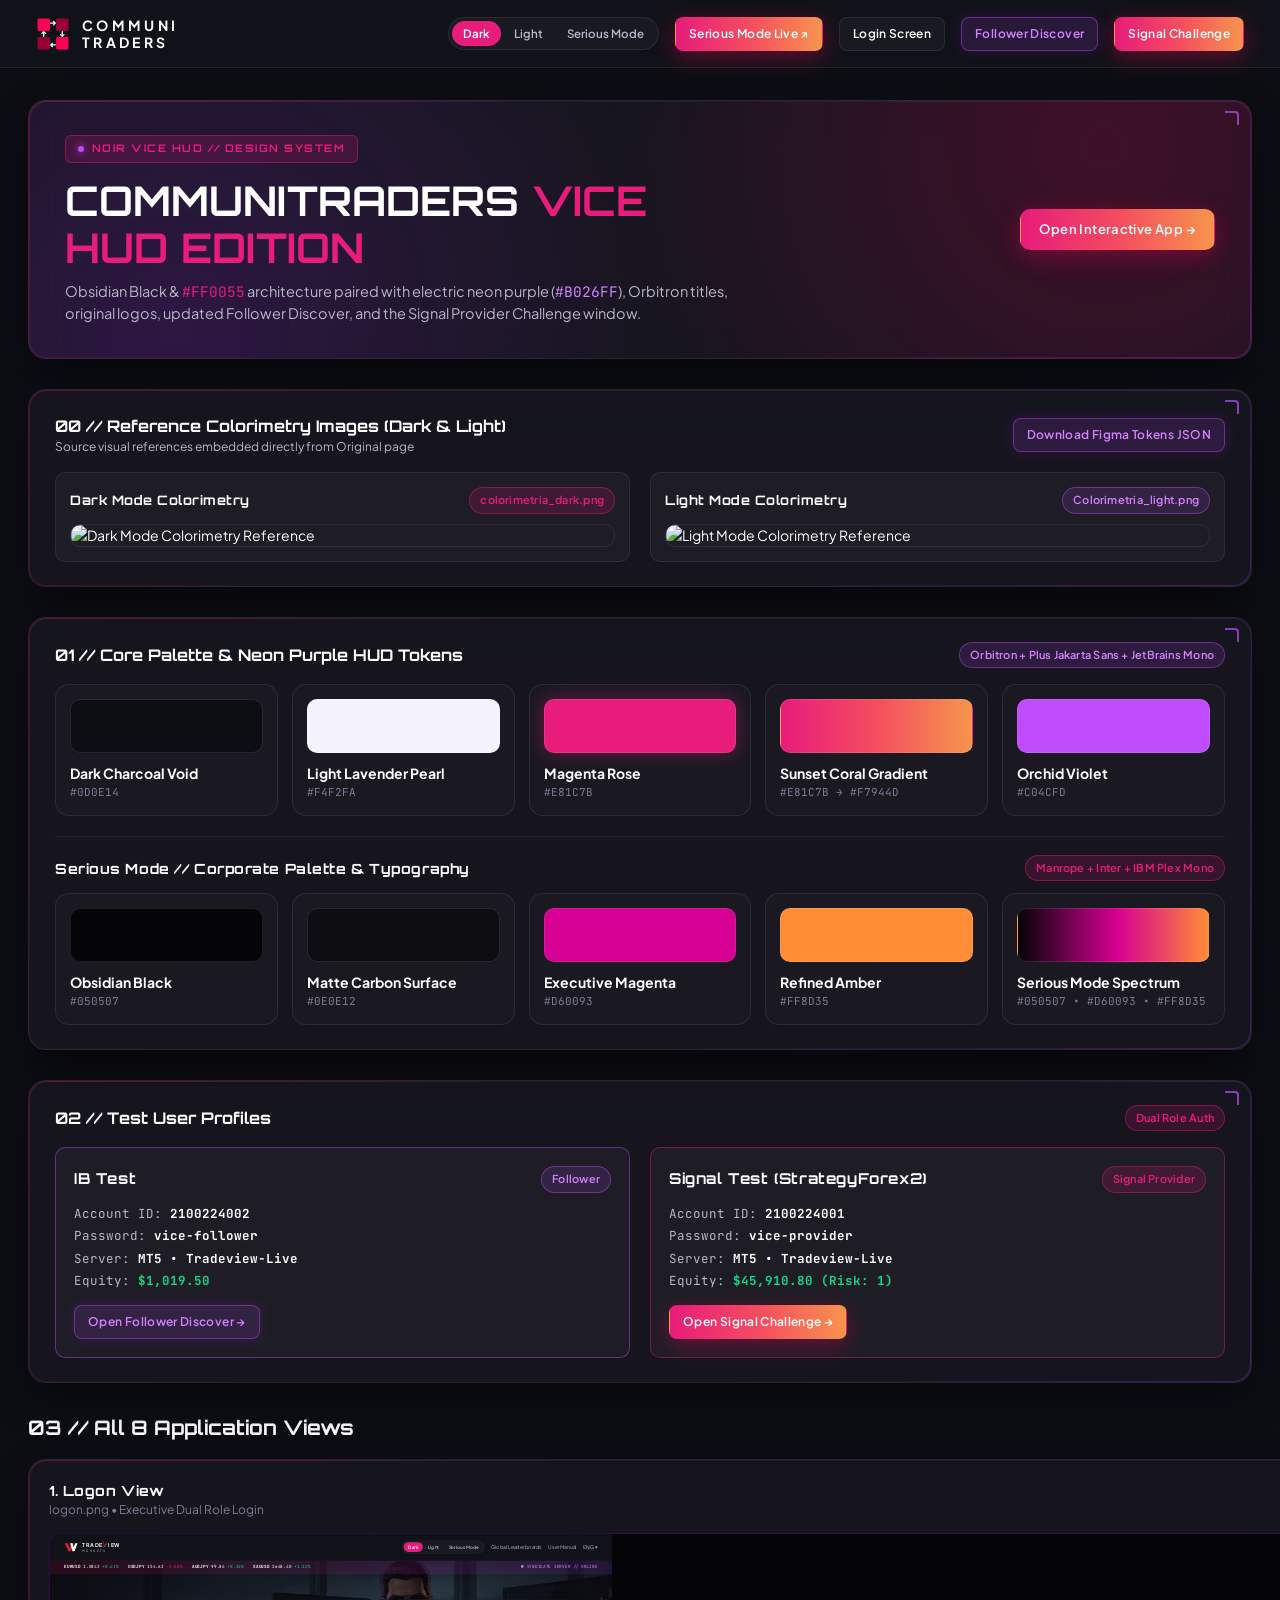
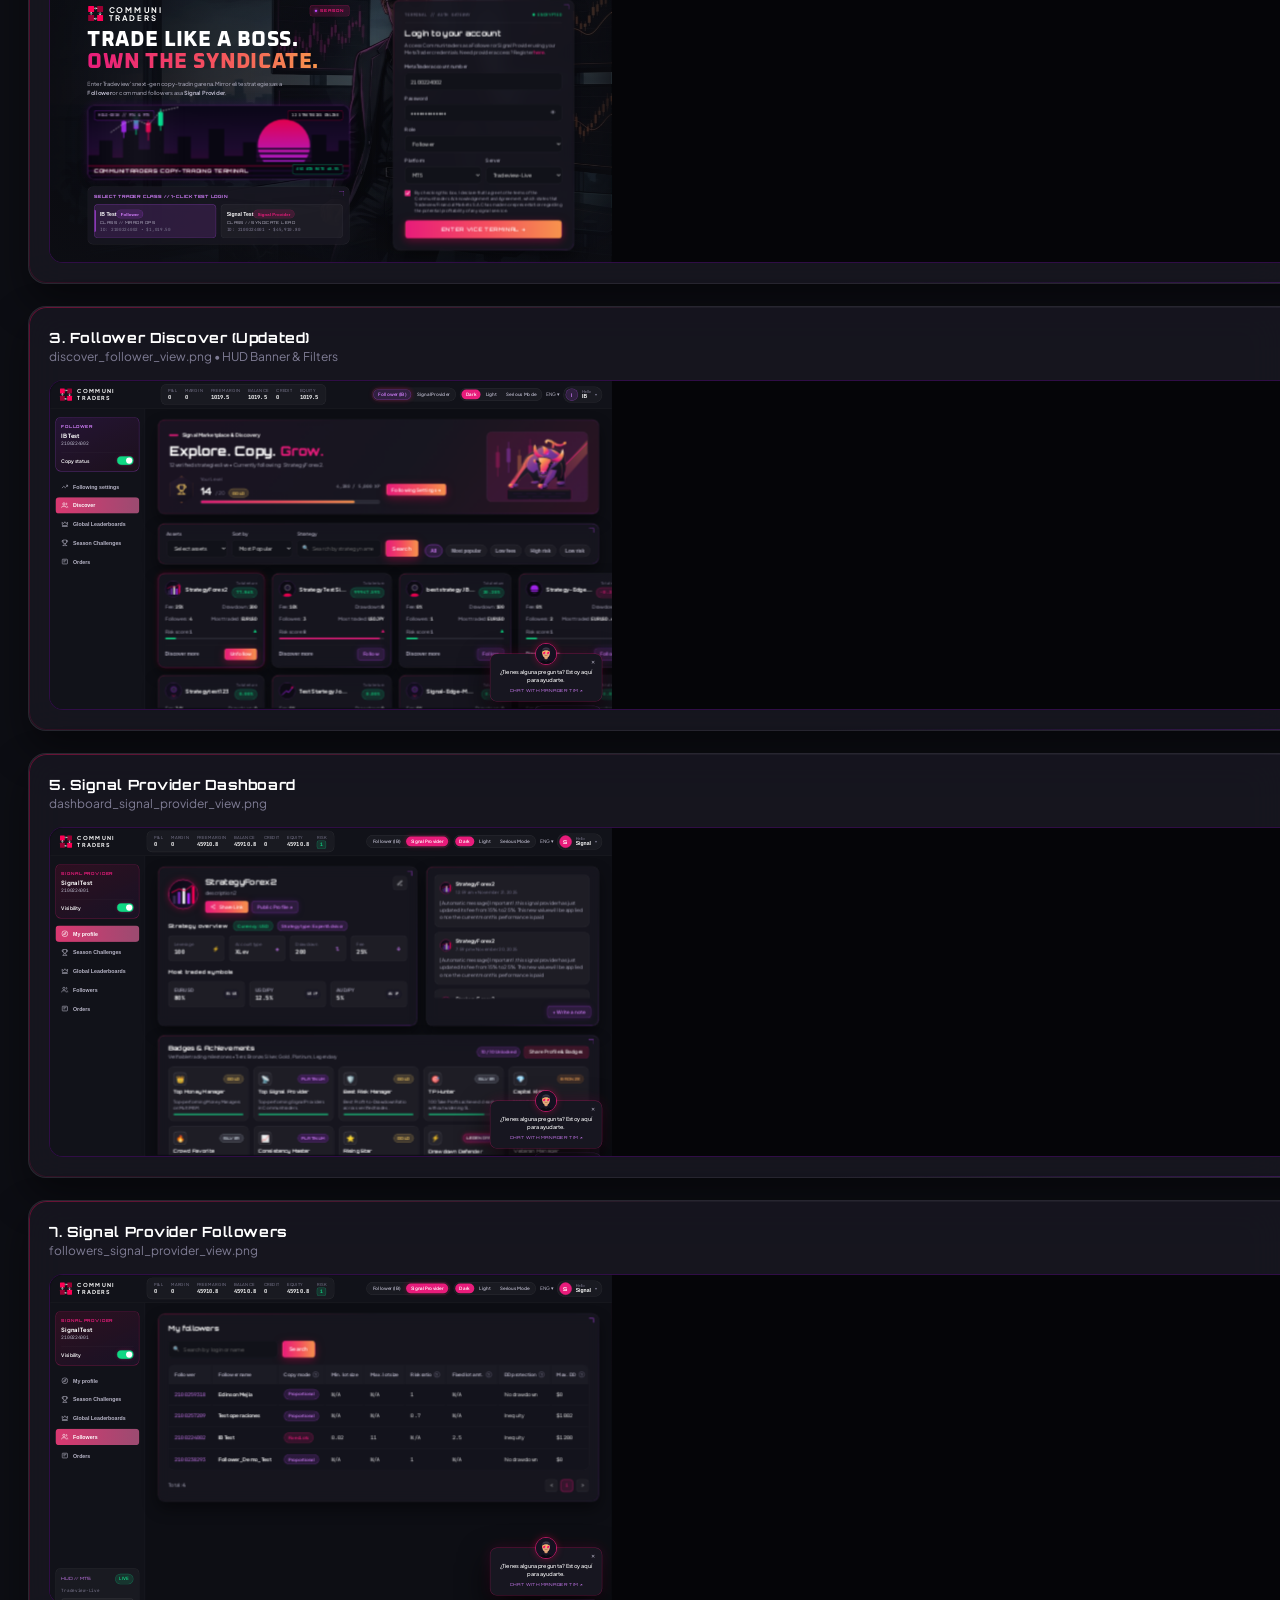
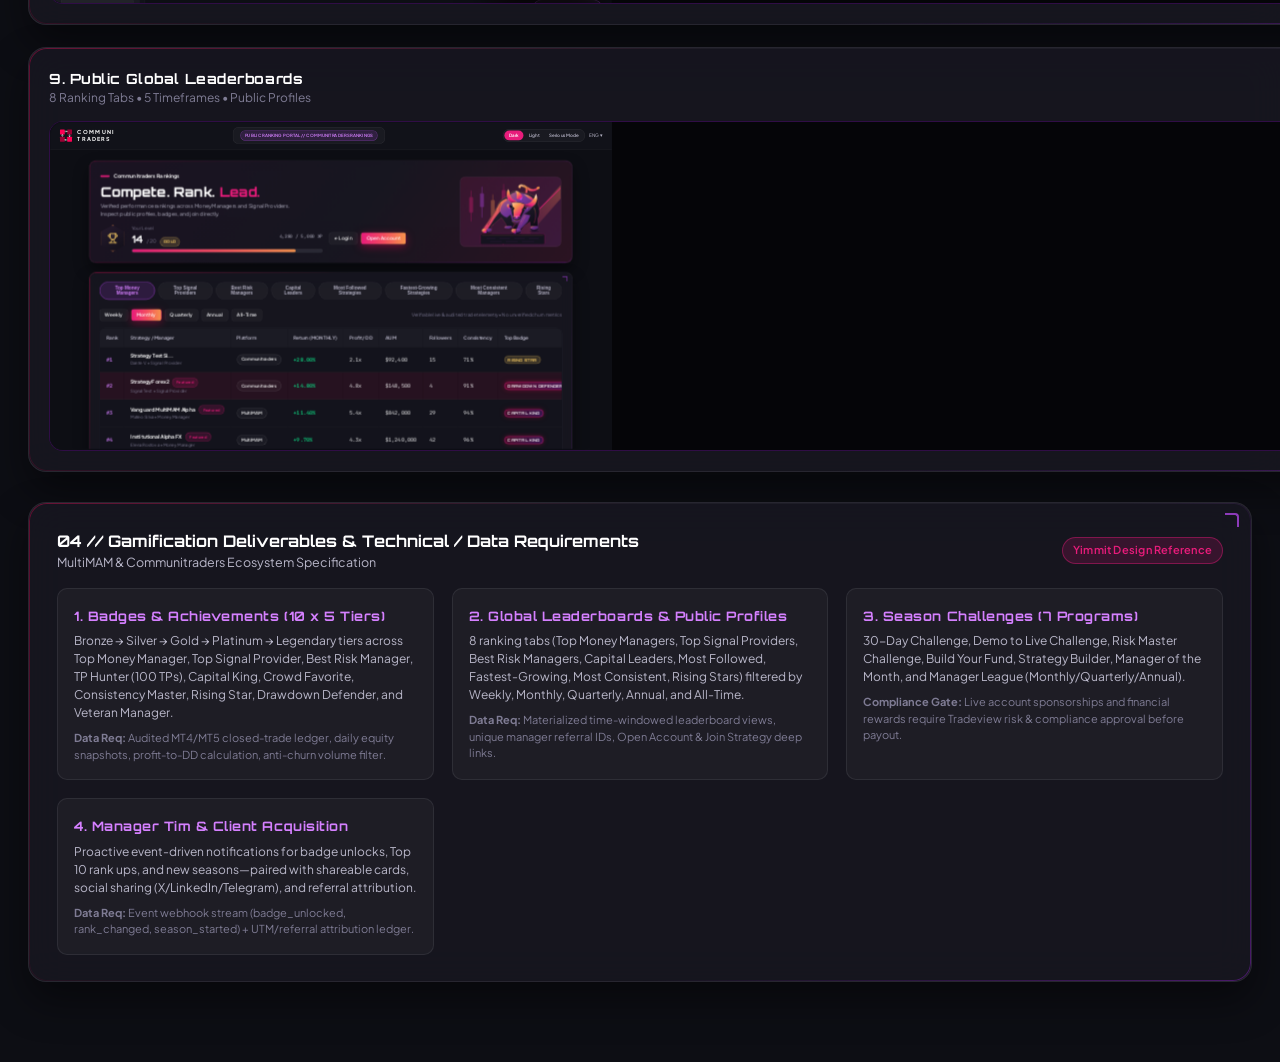
==== commit cb5a1425: "feat: Communitrader ajuste" ====
--- a/mockups.html
+++ b/mockups.html
@@ -6,7 +6,7 @@
   <title>Communitraders // Noir Vice HUD Design Mockups</title>
   <link rel="preconnect" href="https://fonts.googleapis.com"/>
   <link rel="preconnect" href="https://fonts.gstatic.com" crossorigin/>
-  <link href="https://fonts.googleapis.com/css2?family=JetBrains+Mono:wght@500;700&family=Orbitron:wght@600;700;800&family=Oxanium:wght@600;700;800&family=Plus+Jakarta+Sans:wght@400;500;600;700&display=swap" rel="stylesheet"/>
+  <link href="https://fonts.googleapis.com/css2?family=IBM+Plex+Mono:wght@500;600&family=Inter:wght@400;500;600;700&family=JetBrains+Mono:wght@500;700&family=Manrope:wght@600;700;800&family=Orbitron:wght@600;700;800&family=Oxanium:wght@600;700;800&family=Plus+Jakarta+Sans:wght@400;500;600;700&display=swap" rel="stylesheet"/>
   <link rel="stylesheet" href="css/tokens.css"/>
   <link rel="stylesheet" href="css/styles.css"/>
   <style>
@@ -112,7 +112,12 @@
       </div>
     </a>
     <div class="login-topbar-actions">
-      <button type="button" class="theme-toggle-btn" id="theme-toggle-mockups" aria-label="Toggle Light/Dark Mode">☀ Light</button>
+      <div class="mode-switcher-pill" role="group" aria-label="Interface Mode">
+        <button type="button" class="mode-switch-btn" data-set-theme="dark">Dark</button>
+        <button type="button" class="mode-switch-btn" data-set-theme="light">Light</button>
+        <button type="button" class="mode-switch-btn" data-set-theme="serious">Serious Mode</button>
+      </div>
+      <a href="index.html?theme=serious&role=login" class="btn btn-primary btn-sm">Serious Mode Live ↗</a>
       <a href="index.html?role=login" class="btn btn-ghost btn-sm">Login Screen</a>
       <a href="index.html?role=follower&view=discover" class="btn btn-purple btn-sm">Follower Discover</a>
       <a href="index.html?role=provider&view=challenge" class="btn btn-primary btn-sm">Signal Challenge</a>
@@ -124,10 +129,10 @@
       <div style="max-width: 680px;">
         <div class="hud-tag" style="margin-bottom:14px;">
           <span class="hud-dot"></span>
-          <span>NOIR VICE HUD // DESIGN SYSTEM</span>
-        </div>
-        <h1>COMMUNITRADERS <span style="color:var(--accent);">VICE HUD EDITION</span></h1>
-        <p style="color:var(--text-secondary); margin-top:10px; font-size:14.5px;">
+          <span id="mockups-hero-tag">NOIR VICE HUD // DESIGN SYSTEM</span>
+        </div>
+        <h1 id="mockups-hero-title">COMMUNITRADERS <span style="color:var(--accent);">VICE HUD EDITION</span></h1>
+        <p id="mockups-hero-desc" style="color:var(--text-secondary); margin-top:10px; font-size:14.5px;">
           Obsidian Black &amp; <span class="font-mono" style="color:var(--accent);">#FF0055</span> architecture paired with electric neon purple (<span class="font-mono" style="color:var(--neon-purple-bright);">#B026FF</span>), Orbitron titles, original logos, updated Follower Discover, and the Signal Provider Challenge window.
         </p>
       </div>
@@ -192,6 +197,40 @@
           <div class="swatch-box" style="background:#c04cfd;"></div>
           <strong>Orchid Violet</strong>
           <div class="font-mono" style="font-size:11px; color:var(--text-muted);">#C04CFD</div>
+        </div>
+      </div>
+
+      <div style="margin-top:20px; padding-top:18px; border-top:1px solid var(--border-subtle);">
+        <div class="card-header-flex" style="margin-bottom:12px;">
+          <strong class="font-heading" style="font-size:14px;">Serious Mode // Corporate Palette &amp; Typography</strong>
+          <span class="badge badge-accent">Manrope + Inter + IBM Plex Mono</span>
+        </div>
+        <div class="palette-grid">
+          <div class="swatch-card">
+            <div class="swatch-box" style="background:#050507;"></div>
+            <strong>Obsidian Black</strong>
+            <div class="font-mono" style="font-size:11px; color:var(--text-muted);">#050507</div>
+          </div>
+          <div class="swatch-card">
+            <div class="swatch-box" style="background:#0e0e12;"></div>
+            <strong>Matte Carbon Surface</strong>
+            <div class="font-mono" style="font-size:11px; color:var(--text-muted);">#0E0E12</div>
+          </div>
+          <div class="swatch-card">
+            <div class="swatch-box" style="background:#d60093;"></div>
+            <strong>Executive Magenta</strong>
+            <div class="font-mono" style="font-size:11px; color:var(--text-muted);">#D60093</div>
+          </div>
+          <div class="swatch-card">
+            <div class="swatch-box" style="background:#ff8d35;"></div>
+            <strong>Refined Amber</strong>
+            <div class="font-mono" style="font-size:11px; color:var(--text-muted);">#FF8D35</div>
+          </div>
+          <div class="swatch-card">
+            <div class="swatch-box" style="background:linear-gradient(90deg, #050507 0%, #d60093 52%, #ff8d35 100%);"></div>
+            <strong>Serious Mode Spectrum</strong>
+            <div class="font-mono" style="font-size:11px; color:var(--text-muted);">#050507 • #D60093 • #FF8D35</div>
+          </div>
         </div>
       </div>
     </section>
@@ -393,19 +432,52 @@
   </main>
   <script>
     (function () {
-      const btn = document.getElementById('theme-toggle-mockups');
-      let theme = localStorage.getItem('communitraders_theme') || 'dark';
+      const allowed = ['dark', 'light', 'serious'];
+      const stored = localStorage.getItem('communitraders_theme');
+      let theme = allowed.includes(stored) ? stored : 'dark';
       function sync() {
         document.documentElement.setAttribute('data-theme', theme);
         localStorage.setItem('communitraders_theme', theme);
-        btn.textContent = theme === 'dark' ? '☀ Light' : '🌙 Dark';
+        const isSerious = theme === 'serious';
+        const tagEl = document.getElementById('mockups-hero-tag');
+        const titleEl = document.getElementById('mockups-hero-title');
+        const descEl = document.getElementById('mockups-hero-desc');
+        if (tagEl) tagEl.textContent = isSerious ? 'SERIOUS MODE // CORPORATE DESIGN SYSTEM' : 'NOIR VICE HUD // DESIGN SYSTEM';
+        if (titleEl) {
+          titleEl.innerHTML = isSerious
+            ? 'Communitraders <span style="color:var(--accent);">Serious Mode</span>'
+            : 'COMMUNITRADERS <span style="color:var(--accent);">VICE HUD EDITION</span>';
+        }
+        if (descEl) {
+          descEl.innerHTML = isSerious
+            ? 'Matte Obsidian Black (<span class="font-mono">#050507</span>), <span class="font-mono" style="color:var(--accent);">#D60093</span>, and <span class="font-mono" style="color:var(--neon-purple-bright);">#FF8D35</span> paired with Manrope &amp; Inter typography, desaturated imagery, and a refined corporate trading interface.'
+            : 'Obsidian Black &amp; <span class="font-mono" style="color:var(--accent);">#FF0055</span> architecture paired with electric neon purple (<span class="font-mono" style="color:var(--neon-purple-bright);">#B026FF</span>), Orbitron titles, original logos, updated Follower Discover, and the Signal Provider Challenge window.';
+        }
+        document.querySelectorAll('.mode-switch-btn[data-set-theme]').forEach((b) => {
+          b.classList.toggle('active', b.dataset.setTheme === theme);
+        });
         document.querySelectorAll('iframe').forEach((f) => {
-          try { f.contentDocument?.documentElement?.setAttribute('data-theme', theme); } catch (_) {}
+          try {
+            f.contentDocument?.documentElement?.setAttribute('data-theme', theme);
+            if (f.contentWindow && f.contentWindow.location) {
+              const url = new URL(f.contentWindow.location.href);
+              url.searchParams.set('theme', theme);
+            }
+          } catch (_) {}
         });
       }
-      btn.addEventListener('click', () => {
-        theme = theme === 'dark' ? 'light' : 'dark';
-        sync();
+      document.querySelectorAll('.mode-switch-btn[data-set-theme]').forEach((btn) => {
+        btn.addEventListener('click', () => {
+          theme = btn.dataset.setTheme;
+          sync();
+          document.querySelectorAll('iframe').forEach((f) => {
+            try {
+              const srcUrl = new URL(f.getAttribute('src'), window.location.href);
+              srcUrl.searchParams.set('theme', theme);
+              f.setAttribute('src', srcUrl.pathname.split('/').pop() + srcUrl.search);
+            } catch (_) {}
+          });
+        });
       });
       sync();
     })();
--- a/css/tokens.css
+++ b/css/tokens.css
@@ -150,3 +150,88 @@
   --shadow-card: 0 10px 30px rgba(24, 18, 48, 0.06);
   --shadow-modal: 0 24px 64px rgba(20, 16, 40, 0.18);
 }
+
+/* ==========================================================================
+   SERIOUS MODE OVERRIDES (Original Corporate Structure: Black, #D60093 & #FF8D35)
+   ========================================================================== */
+html[data-theme="serious"] {
+  --bg-void: #070709;
+  --bg-deep: #0b0b0e;
+  --bg-surface: #111115;
+  --bg-elevated: #17171c;
+  --bg-glass: #111115;
+  --bg-glass-strong: #0d0d11;
+  --bg-card-hover: #1a1a20;
+  --bg-input: #0c0c10;
+  --bg-topbar: #0b0b0e;
+  --bg-sidebar: #0b0b0e;
+  --bg-tile: rgba(255, 255, 255, 0.03);
+  --bg-table: #0e0e12;
+
+  /* Corporate Accent Palette: Black, #D60093 & #FF8D35 (Restrained Saturation) */
+  --accent: #d60093;
+  --accent-hover: #b8007e;
+  --accent-deep: rgba(214, 0, 147, 0.10);
+  --accent-coral: #ff8d35;
+  --accent-soft: rgba(214, 0, 147, 0.10);
+  --accent-border: rgba(214, 0, 147, 0.34);
+  --accent-glow: 0 4px 12px rgba(0, 0, 0, 0.35);
+
+  /* Secondary Warm Amber Accent (#FF8D35) */
+  --neon-purple: #ff8d35;
+  --neon-purple-bright: #ffa760;
+  --neon-purple-soft: rgba(255, 141, 53, 0.10);
+  --neon-purple-border: rgba(255, 141, 53, 0.30);
+  --neon-purple-glow: 0 4px 12px rgba(0, 0, 0, 0.35);
+
+  /* Refined Semantic Trading Colors */
+  --profit: #2cb67d;
+  --profit-soft: rgba(44, 182, 125, 0.11);
+  --loss: #d60093;
+  --loss-soft: rgba(214, 0, 147, 0.10);
+
+  /* Subtle Original-Style Ambient Backdrops */
+  --grad-accent: #d60093;
+  --grad-hud-line: linear-gradient(90deg, #d60093 0%, #ff8d35 100%);
+  --grad-sidebar-active: rgba(255, 255, 255, 0.08);
+  --grad-hero-card: #111115;
+  --grad-league-banner: linear-gradient(90deg, #160a12 0%, #240c1b 55%, #24150b 100%);
+  --grad-backdrop:
+    radial-gradient(ellipse 46% 68% at 88% 42%, rgba(214, 0, 147, 0.11) 0%, rgba(255, 141, 53, 0.07) 42%, transparent 74%),
+    linear-gradient(180deg, #070709 0%, #09090c 100%);
+
+  /* Clean Architectural Borders */
+  --border-subtle: rgba(255, 255, 255, 0.07);
+  --border-medium: rgba(255, 255, 255, 0.13);
+  --border-accent: rgba(214, 0, 147, 0.36);
+  --border-focus: #d60093;
+
+  /* Modern Corporate Typography */
+  --font-display: 'Manrope', 'Inter', sans-serif;
+  --font-heading: 'Manrope', 'Inter', sans-serif;
+  --font-login-title: 'Manrope', 'Inter', sans-serif;
+  --font-sans: 'Inter', -apple-system, BlinkMacSystemFont, sans-serif;
+  --font-mono: 'IBM Plex Mono', 'JetBrains Mono', ui-monospace, monospace;
+
+  /* Restrained Tier Tokens */
+  --tier-bronze: #b87b4b;
+  --tier-silver: #a1aab8;
+  --tier-gold: #ff8d35;
+  --tier-platinum: #d4d4d8;
+  --tier-legendary: #d60093;
+
+  /* Clean Text Hierarchy */
+  --text-primary: #f4f4f6;
+  --text-secondary: #a1a1aa;
+  --text-muted: #71717a;
+  --brand-ink: #f4f4f6;
+  --nav-active-text: #ffffff;
+  --switch-active-color: #2cb67d;
+
+  /* Clean Soft Shadows (Original Style) */
+  --radius-md: 12px;
+  --radius-lg: 16px;
+  --radius-xl: 20px;
+  --shadow-card: 0 10px 28px rgba(0, 0, 0, 0.42);
+  --shadow-modal: 0 24px 60px rgba(0, 0, 0, 0.78);
+}
--- a/css/styles.css
+++ b/css/styles.css
@@ -27,13 +27,16 @@
   width: 6px;
   height: 6px;
 }
+
 ::-webkit-scrollbar-track {
   background: var(--bg-void);
 }
+
 ::-webkit-scrollbar-thumb {
   background: rgba(255, 0, 85, 0.42);
   border-radius: var(--radius-pill);
 }
+
 ::-webkit-scrollbar-thumb:hover {
   background: var(--neon-purple);
 }
@@ -69,6 +72,7 @@
   font-family: var(--font-heading);
   letter-spacing: 0.04em;
 }
+
 .font-mono {
   font-family: var(--font-mono);
   font-variant-numeric: tabular-nums;
@@ -94,6 +98,7 @@
   text-decoration: none;
   white-space: nowrap;
 }
+
 .btn:active {
   transform: translateY(1px);
 }
@@ -104,6 +109,7 @@
   color: #ffffff;
   box-shadow: 0 6px 22px rgba(255, 0, 85, 0.34);
 }
+
 .btn-vice:hover,
 .btn-primary:hover {
   background: var(--accent-hover);
@@ -117,6 +123,7 @@
   color: var(--neon-purple-bright);
   box-shadow: 0 0 16px rgba(176, 38, 255, 0.16);
 }
+
 .btn-purple:hover {
   background: var(--neon-purple);
   color: #ffffff;
@@ -129,6 +136,7 @@
   border-color: rgba(255, 0, 85, 0.5);
   color: #ff4d88;
 }
+
 .btn-danger:hover {
   background: var(--accent);
   color: #ffffff;
@@ -140,6 +148,7 @@
   border-color: var(--border-subtle);
   color: var(--text-primary);
 }
+
 .btn-ghost:hover {
   background: var(--neon-purple-soft);
   border-color: var(--neon-purple-border);
@@ -151,6 +160,7 @@
   border-color: var(--accent-border);
   color: var(--text-primary);
 }
+
 .btn-outline-pink:hover {
   background: var(--grad-accent);
   color: #ffffff;
@@ -170,7 +180,7 @@
   border-radius: 9px;
 }
 
-/* Theme Toggle Pill */
+/* Theme Toggle Pill & 3-Mode Switcher */
 .theme-toggle-btn {
   display: inline-flex;
   align-items: center;
@@ -187,22 +197,63 @@
   cursor: pointer;
   transition: border-color 0.2s, background 0.2s;
 }
+
 .theme-toggle-btn:hover {
   border-color: var(--neon-purple-border);
   background: var(--neon-purple-soft);
 }
 
+.mode-switcher-pill {
+  display: inline-flex;
+  align-items: center;
+  background: var(--bg-tile);
+  border: 1px solid var(--border-subtle);
+  border-radius: var(--radius-pill);
+  padding: 3px;
+  gap: 2px;
+}
+
+.mode-switch-btn {
+  border: none;
+  background: transparent;
+  color: var(--text-secondary);
+  font-family: var(--font-sans);
+  font-size: 11.5px;
+  font-weight: 600;
+  padding: 5px 11px;
+  border-radius: var(--radius-pill);
+  cursor: pointer;
+  transition: background 0.2s, color 0.2s, border-color 0.2s;
+  white-space: nowrap;
+}
+
+.mode-switch-btn:hover {
+  color: var(--text-primary);
+}
+
+.mode-switch-btn.active {
+  background: var(--accent);
+  color: #ffffff;
+}
+
+.mode-switch-btn[data-set-theme="serious"].active {
+  background: linear-gradient(90deg, #d60093 0%, #ff8d35 100%);
+  color: #ffffff;
+}
+
 /* Inputs & Selects */
 .form-group {
   display: flex;
   flex-direction: column;
   gap: 6px;
 }
+
 .form-label {
   font-size: 12px;
   font-weight: 600;
   color: var(--text-secondary);
 }
+
 .form-control,
 .form-select {
   width: 100%;
@@ -217,11 +268,13 @@
   outline: none;
   transition: border-color 0.2s, box-shadow 0.2s;
 }
+
 .form-control:focus,
 .form-select:focus {
   border-color: var(--neon-purple);
   box-shadow: 0 0 0 3px rgba(176, 38, 255, 0.18), 0 0 16px rgba(176, 38, 255, 0.14);
 }
+
 .form-select option {
   background: var(--bg-surface);
   color: var(--text-primary);
@@ -232,13 +285,16 @@
   display: flex;
   align-items: center;
 }
+
 .input-with-icon .form-control {
   padding-right: 42px;
 }
+
 .input-with-icon.left-icon .form-control {
   padding-left: 38px;
   padding-right: 14px;
 }
+
 .input-icon-left {
   position: absolute;
   left: 13px;
@@ -247,6 +303,7 @@
   display: flex;
   font-size: 13px;
 }
+
 .input-icon-btn {
   position: absolute;
   right: 8px;
@@ -261,6 +318,7 @@
   align-items: center;
   justify-content: center;
 }
+
 .input-icon-btn:hover {
   color: var(--neon-purple-bright);
 }
@@ -272,12 +330,14 @@
   align-items: center;
   cursor: pointer;
 }
+
 .vice-switch input {
   opacity: 0;
   width: 0;
   height: 0;
   position: absolute;
 }
+
 .vice-switch-track {
   width: 42px;
   height: 22px;
@@ -287,6 +347,7 @@
   position: relative;
   transition: background 0.22s, border-color 0.22s, box-shadow 0.22s;
 }
+
 .vice-switch-track::after {
   content: '';
   position: absolute;
@@ -298,12 +359,14 @@
   background: #8e8e98;
   transition: transform 0.22s var(--ease-snappy), background 0.22s;
 }
-.vice-switch input:checked + .vice-switch-track {
+
+.vice-switch input:checked+.vice-switch-track {
   background: var(--switch-active-color);
   border-color: var(--switch-active-color);
   box-shadow: 0 0 12px rgba(232, 28, 123, 0.24);
 }
-.vice-switch input:checked + .vice-switch-track::after {
+
+.vice-switch input:checked+.vice-switch-track::after {
   transform: translateX(20px);
   background: #ffffff;
 }
@@ -318,6 +381,7 @@
   box-shadow: var(--shadow-card);
   position: relative;
 }
+
 .glass-card::before {
   content: '';
   position: absolute;
@@ -334,6 +398,7 @@
 .hud-panel {
   position: relative;
 }
+
 .hud-panel::after {
   content: '';
   position: absolute;
@@ -364,6 +429,7 @@
   text-transform: uppercase;
   color: var(--accent);
 }
+
 .hud-dot {
   width: 6px;
   height: 6px;
@@ -372,9 +438,19 @@
   box-shadow: 0 0 8px var(--neon-purple);
   animation: hudPulse 2.2s infinite;
 }
+
 @keyframes hudPulse {
-  0%, 100% { opacity: 1; transform: scale(1); }
-  50% { opacity: 0.45; transform: scale(0.8); }
+
+  0%,
+  100% {
+    opacity: 1;
+    transform: scale(1);
+  }
+
+  50% {
+    opacity: 0.45;
+    transform: scale(0.8);
+  }
 }
 
 /* Badges */
@@ -388,26 +464,31 @@
   font-weight: 600;
   letter-spacing: 0.02em;
 }
+
 .badge-profit {
   background: var(--profit-soft);
   color: var(--profit);
   border: 1px solid rgba(0, 255, 163, 0.3);
 }
+
 .badge-loss {
   background: var(--loss-soft);
   color: var(--accent);
   border: 1px solid var(--accent-border);
 }
+
 .badge-purple {
   background: var(--neon-purple-soft);
   color: var(--neon-purple-bright);
   border: 1px solid var(--neon-purple-border);
 }
+
 .badge-neutral {
   background: var(--bg-tile);
   color: var(--text-primary);
   border: 1px solid var(--border-medium);
 }
+
 .badge-pink,
 .badge-accent {
   background: var(--accent-soft);
@@ -425,16 +506,19 @@
   text-decoration: none;
   color: inherit;
 }
+
 .communi-logo-svg {
   width: 34px;
   height: 34px;
   flex-shrink: 0;
 }
+
 .brand-text {
   display: flex;
   flex-direction: column;
   line-height: 1.05;
 }
+
 .brand-text strong {
   font-family: var(--font-sans);
   font-weight: 700;
@@ -442,10 +526,12 @@
   letter-spacing: 0.24em;
   color: var(--brand-ink);
 }
+
 .brand-text.hero-size strong {
   font-size: 20px;
   letter-spacing: 0.26em;
 }
+
 .brand-text.hero-size .communi-sub {
   font-size: 20px;
   letter-spacing: 0.26em;
@@ -460,11 +546,13 @@
   text-decoration: none;
   color: inherit;
 }
+
 .tv-wordmark {
   display: flex;
   flex-direction: column;
   line-height: 1;
 }
+
 .tv-wordmark .tv-main {
   font-family: var(--font-sans);
   font-weight: 700;
@@ -472,16 +560,19 @@
   font-size: 13.5px;
   color: var(--brand-ink);
 }
+
 .tv-wordmark .tv-main b {
   color: #e11d2e;
   font-weight: 800;
 }
+
 .tv-wordmark .tv-sub {
   font-size: 8.5px;
   letter-spacing: 0.42em;
   color: var(--text-secondary);
   margin-top: 3px;
 }
+
 .tv-wing-light {
   fill: var(--brand-ink);
 }
@@ -494,6 +585,79 @@
   display: flex;
   flex-direction: column;
   position: relative;
+  isolation: isolate;
+}
+
+/* GTA VI Big Boss Trader Logon Background */
+.login-boss-bg {
+  position: fixed;
+  inset: 0;
+  z-index: 0;
+  pointer-events: none;
+  overflow: hidden;
+}
+
+.login-boss-bg::before {
+  content: '';
+  position: absolute;
+  inset: -2%;
+  background-image: url('../assets/login-boss-bg.jpg');
+  background-size: cover;
+  background-position: 62% center;
+  background-repeat: no-repeat;
+  opacity: 0.72;
+  filter: saturate(0.92) contrast(1.04);
+  animation: gtaBgFloat 20s ease-in-out infinite alternate;
+  will-change: transform;
+}
+
+.login-boss-bg::after {
+  content: '';
+  position: absolute;
+  inset: 0;
+  background:
+    linear-gradient(90deg, rgba(13, 14, 20, 0.86) 0%, rgba(13, 14, 20, 0.62) 44%, rgba(13, 14, 20, 0.34) 68%, rgba(13, 14, 20, 0.72) 100%),
+    linear-gradient(180deg, rgba(13, 14, 20, 0.55) 0%, transparent 25%, transparent 72%, rgba(13, 14, 20, 0.85) 100%);
+}
+
+html[data-theme="light"] .login-boss-bg::before {
+  opacity: 0.36;
+  filter: saturate(0.75) contrast(1.02) brightness(1.06);
+}
+
+html[data-theme="light"] .login-boss-bg::after {
+  background:
+    linear-gradient(90deg, rgba(244, 242, 250, 0.88) 0%, rgba(244, 242, 250, 0.72) 44%, rgba(244, 242, 250, 0.44) 68%, rgba(244, 242, 250, 0.80) 100%),
+    linear-gradient(180deg, rgba(244, 242, 250, 0.62) 0%, transparent 25%, transparent 72%, rgba(244, 242, 250, 0.86) 100%);
+}
+
+html[data-theme="serious"] .login-boss-bg::before {
+  opacity: 0.66;
+  filter: saturate(0.36) contrast(1.06) brightness(0.78);
+}
+
+html[data-theme="serious"] .login-boss-bg::after {
+  background:
+    radial-gradient(ellipse 55% 60% at 64% 48%, rgba(214, 0, 147, 0.08) 0%, transparent 70%),
+    linear-gradient(90deg, rgba(5, 5, 7, 0.88) 0%, rgba(5, 5, 7, 0.68) 44%, rgba(5, 5, 7, 0.42) 68%, rgba(5, 5, 7, 0.76) 100%),
+    linear-gradient(180deg, rgba(5, 5, 7, 0.62) 0%, transparent 25%, transparent 72%, rgba(5, 5, 7, 0.90) 100%);
+}
+
+@keyframes gtaBgFloat {
+  0% {
+    transform: scale(1.01) translate3d(0, 0, 0);
+  }
+
+  100% {
+    transform: scale(1.055) translate3d(-0.6%, -0.6%, 0);
+  }
+}
+
+.login-topbar,
+.game-ticker-bar,
+.login-main {
+  position: relative;
+  z-index: 2;
 }
 
 .login-topbar {
@@ -515,6 +679,7 @@
   color: var(--text-secondary);
   font-size: 13px;
 }
+
 .topbar-link {
   display: inline-flex;
   align-items: center;
@@ -527,6 +692,7 @@
   font: inherit;
   transition: color 0.2s;
 }
+
 .topbar-link:hover {
   color: var(--neon-purple-bright);
 }
@@ -546,21 +712,30 @@
   overflow-x: auto;
   white-space: nowrap;
 }
+
 .ticker-items {
   display: flex;
   align-items: center;
   gap: 24px;
 }
+
 .ticker-pair {
   display: inline-flex;
   align-items: center;
   gap: 7px;
 }
+
 .ticker-pair strong {
   color: var(--text-primary);
 }
-.ticker-up { color: var(--profit); }
-.ticker-down { color: var(--accent); }
+
+.ticker-up {
+  color: var(--profit);
+}
+
+.ticker-down {
+  color: var(--accent);
+}
 
 .login-main {
   flex: 1;
@@ -589,6 +764,7 @@
   color: var(--text-primary);
   text-transform: uppercase;
 }
+
 .login-hero h1 .highlight-vice {
   background: var(--grad-accent);
   -webkit-background-clip: text;
@@ -612,11 +788,13 @@
   background: linear-gradient(180deg, #0b0718 0%, #1c0b2e 55%, #380832 100%);
   box-shadow: 0 20px 50px rgba(0, 0, 0, 0.55), 0 0 26px rgba(176, 38, 255, 0.18);
 }
+
 .gta-game-stage svg {
   width: 100%;
   height: 100%;
   display: block;
 }
+
 .stage-hud-overlay {
   position: absolute;
   inset: 12px 16px;
@@ -625,11 +803,13 @@
   justify-content: space-between;
   pointer-events: none;
 }
+
 .stage-hud-top {
   display: flex;
   justify-content: space-between;
   align-items: center;
 }
+
 .stage-chip {
   padding: 4px 10px;
   border-radius: 6px;
@@ -640,15 +820,23 @@
   font-size: 10.5px;
   backdrop-filter: blur(6px);
 }
+
 .stage-chip.purple {
   border-color: rgba(176, 38, 255, 0.55);
   color: #e2b8ff;
 }
+
+.stage-chip.profit {
+  border-color: rgba(0, 255, 163, 0.5);
+  color: #00ffa3;
+}
+
 .stage-hud-bottom {
   display: flex;
   justify-content: space-between;
   align-items: flex-end;
 }
+
 .stage-rank-title {
   font-family: var(--font-heading);
   font-size: 13px;
@@ -665,12 +853,14 @@
   background: var(--bg-glass);
   border: 1px solid var(--border-subtle);
 }
+
 .demo-accounts-header {
   display: flex;
   align-items: center;
   justify-content: space-between;
   margin-bottom: 12px;
 }
+
 .demo-accounts-header span {
   font-family: var(--font-heading);
   font-size: 11px;
@@ -679,11 +869,13 @@
   text-transform: uppercase;
   color: var(--neon-purple-bright);
 }
+
 .demo-accounts-grid {
   display: grid;
   grid-template-columns: 1fr 1fr;
   gap: 12px;
 }
+
 .demo-user-pill {
   text-align: left;
   padding: 13px 14px;
@@ -699,17 +891,20 @@
   position: relative;
   overflow: hidden;
 }
+
 .demo-user-pill:hover {
   border-color: var(--accent);
   background: var(--accent-soft);
   box-shadow: 0 0 18px rgba(255, 0, 85, 0.18);
   transform: translateY(-2px);
 }
+
 .demo-user-pill.purple-pill:hover {
   border-color: var(--neon-purple);
   background: var(--neon-purple-soft);
   box-shadow: 0 0 18px rgba(176, 38, 255, 0.22);
 }
+
 .demo-user-top {
   display: flex;
   align-items: center;
@@ -717,12 +912,14 @@
   font-weight: 700;
   font-size: 13px;
 }
+
 .demo-user-class {
   font-family: var(--font-heading);
   font-size: 10px;
   letter-spacing: 0.08em;
   color: var(--text-secondary);
 }
+
 .demo-user-meta {
   font-family: var(--font-mono);
   font-size: 11px;
@@ -736,6 +933,7 @@
   width: 100%;
   justify-self: end;
 }
+
 .login-terminal-bar {
   display: flex;
   align-items: center;
@@ -747,6 +945,7 @@
   font-size: 11px;
   color: var(--text-muted);
 }
+
 .login-card-title {
   font-family: var(--font-heading);
   font-size: 20px;
@@ -754,17 +953,20 @@
   margin-bottom: 6px;
   color: var(--text-primary);
 }
+
 .login-card-desc {
   font-size: 12.5px;
   color: var(--text-secondary);
   margin-bottom: 18px;
   line-height: 1.5;
 }
+
 .login-card-desc a {
   color: var(--accent);
   text-decoration: none;
   font-weight: 600;
 }
+
 .login-card-desc a:hover {
   text-decoration: underline;
 }
@@ -774,11 +976,13 @@
   flex-direction: column;
   gap: 12px;
 }
+
 .login-form-row-2 {
   display: grid;
   grid-template-columns: 1fr 1fr;
   gap: 12px;
 }
+
 .terms-check {
   display: flex;
   align-items: flex-start;
@@ -789,6 +993,7 @@
   margin-top: 2px;
   cursor: pointer;
 }
+
 .terms-check input {
   margin-top: 3px;
   accent-color: var(--accent);
@@ -797,6 +1002,7 @@
   flex-shrink: 0;
   cursor: pointer;
 }
+
 .login-submit-btn {
   height: 46px;
   font-family: var(--font-heading);
@@ -805,6 +1011,7 @@
   text-transform: uppercase;
   margin-top: 4px;
 }
+
 .login-error-msg {
   padding: 10px 12px;
   border-radius: 8px;
@@ -843,6 +1050,7 @@
   align-items: center;
   gap: 14px;
 }
+
 .mobile-menu-btn {
   display: none;
 }
@@ -856,24 +1064,28 @@
   background: var(--bg-tile);
   border: 1px solid var(--border-subtle);
 }
+
 .kpi-item {
   display: flex;
   flex-direction: column;
   align-items: flex-start;
   gap: 1px;
 }
+
 .kpi-label {
   font-size: 10.5px;
   color: var(--text-muted);
   text-transform: uppercase;
   letter-spacing: 0.05em;
 }
+
 .kpi-value {
   font-family: var(--font-mono);
   font-size: 14px;
   font-weight: 700;
   color: var(--text-primary);
 }
+
 .kpi-risk-pill {
   display: inline-flex;
   align-items: center;
@@ -905,6 +1117,7 @@
   padding: 3px;
   gap: 3px;
 }
+
 .role-switch-btn {
   border: none;
   background: transparent;
@@ -917,11 +1130,13 @@
   cursor: pointer;
   transition: all 0.2s;
 }
+
 .role-switch-btn.active {
   background: var(--accent);
   color: #ffffff;
   box-shadow: 0 0 14px rgba(255, 0, 85, 0.35);
 }
+
 .role-switch-btn.active.purple {
   background: var(--neon-purple-soft);
   color: var(--neon-purple-bright);
@@ -931,6 +1146,7 @@
 .user-menu-wrap {
   position: relative;
 }
+
 .user-trigger {
   display: flex;
   align-items: center;
@@ -943,9 +1159,11 @@
   cursor: pointer;
   transition: border-color 0.2s;
 }
+
 .user-trigger:hover {
   border-color: var(--neon-purple-border);
 }
+
 .user-avatar-circle {
   width: 32px;
   height: 32px;
@@ -960,21 +1178,25 @@
   background: var(--neon-purple-soft);
   border: 1px solid var(--neon-purple-border);
 }
+
 .user-avatar-circle.provider {
   background: var(--accent);
   border-color: var(--accent);
   color: #ffffff;
 }
+
 .user-greeting {
   display: flex;
   flex-direction: column;
   text-align: left;
   line-height: 1.1;
 }
+
 .user-greeting small {
   font-size: 10px;
   color: var(--text-muted);
 }
+
 .user-greeting strong {
   font-size: 13px;
   font-weight: 700;
@@ -989,6 +1211,7 @@
   z-index: 60;
   background: var(--bg-glass-strong);
 }
+
 .dropdown-item {
   width: 100%;
   display: flex;
@@ -1005,12 +1228,15 @@
   text-decoration: none;
   transition: background 0.15s;
 }
+
 .dropdown-item:hover {
   background: var(--bg-tile);
 }
+
 .dropdown-item.danger {
   color: var(--accent);
 }
+
 .dropdown-divider {
   height: 1px;
   background: var(--border-subtle);
@@ -1042,10 +1268,12 @@
   border: 1px solid var(--accent-border);
   margin-bottom: 18px;
 }
+
 .sidebar-profile-card.follower-theme {
   background: linear-gradient(155deg, rgba(176, 38, 255, 0.12), rgba(255, 0, 85, 0.05));
   border-color: var(--neon-purple-border);
 }
+
 .sidebar-role-label {
   font-family: var(--font-heading);
   font-size: 10.5px;
@@ -1055,20 +1283,24 @@
   color: var(--accent);
   margin-bottom: 5px;
 }
+
 .sidebar-profile-card.follower-theme .sidebar-role-label {
   color: var(--neon-purple-bright);
 }
+
 .sidebar-user-name {
   font-weight: 700;
   font-size: 15px;
   color: var(--text-primary);
 }
+
 .sidebar-account-id {
   font-family: var(--font-mono);
   font-size: 12px;
   color: var(--text-secondary);
   margin-bottom: 12px;
 }
+
 .sidebar-status-row {
   display: flex;
   align-items: center;
@@ -1084,6 +1316,7 @@
   flex-direction: column;
   gap: 6px;
 }
+
 .nav-item {
   display: flex;
   align-items: center;
@@ -1100,18 +1333,22 @@
   text-align: left;
   transition: all 0.18s var(--ease-snappy);
 }
+
 .nav-item:hover {
   color: var(--text-primary);
   background: var(--bg-tile);
 }
+
 .nav-item.active {
   color: var(--nav-active-text);
   background: var(--grad-sidebar-active);
   border-color: transparent;
 }
+
 .nav-item.active svg {
   color: var(--nav-active-text);
 }
+
 .nav-item svg {
   width: 18px;
   height: 18px;
@@ -1136,6 +1373,7 @@
   min-width: 0;
   padding: 28px 32px 64px;
 }
+
 .view-container {
   max-width: 1240px;
   margin: 0 auto;
@@ -1144,9 +1382,17 @@
   gap: 22px;
   animation: viewFadeIn 0.25s var(--ease-snappy);
 }
+
 @keyframes viewFadeIn {
-  from { opacity: 0; transform: translateY(6px); }
-  to { opacity: 1; transform: translateY(0); }
+  from {
+    opacity: 0;
+    transform: translateY(6px);
+  }
+
+  to {
+    opacity: 1;
+    transform: translateY(0);
+  }
 }
 
 /* ==========================================================================
@@ -1172,11 +1418,13 @@
   justify-content: space-between;
   gap: 16px;
 }
+
 .strategy-identity {
   display: flex;
   align-items: center;
   gap: 18px;
 }
+
 .strategy-avatar {
   width: 76px;
   height: 76px;
@@ -1190,12 +1438,14 @@
   align-items: center;
   justify-content: center;
 }
+
 .strategy-name {
   font-family: var(--font-heading);
   font-size: 20px;
   font-weight: 700;
   color: var(--text-primary);
 }
+
 .strategy-desc {
   font-size: 13px;
   color: var(--text-secondary);
@@ -1209,6 +1459,7 @@
   gap: 10px;
   margin-bottom: 12px;
 }
+
 .overview-header h3 {
   font-family: var(--font-heading);
   font-size: 13px;
@@ -1222,6 +1473,7 @@
   grid-template-columns: repeat(4, 1fr);
   gap: 12px;
 }
+
 .metric-tile {
   padding: 12px 14px;
   border-radius: var(--radius-sm);
@@ -1232,16 +1484,19 @@
   justify-content: space-between;
   gap: 8px;
 }
+
 .metric-tile-label {
   font-size: 11px;
   color: var(--text-muted);
 }
+
 .metric-tile-val {
   font-family: var(--font-mono);
   font-size: 15px;
   font-weight: 700;
   color: var(--text-primary);
 }
+
 .metric-tile-icon {
   color: var(--neon-purple-bright);
   opacity: 0.9;
@@ -1253,6 +1508,7 @@
   grid-template-columns: repeat(3, 1fr);
   gap: 12px;
 }
+
 .symbol-tile {
   padding: 12px 14px;
   border-radius: var(--radius-sm);
@@ -1262,21 +1518,25 @@
   align-items: center;
   justify-content: space-between;
 }
+
 .symbol-name {
   font-size: 12px;
   color: var(--text-secondary);
   font-weight: 600;
 }
+
 .symbol-pct {
   font-family: var(--font-mono);
   font-size: 15px;
   font-weight: 700;
   color: var(--text-primary);
 }
+
 .pair-flags {
   display: inline-flex;
   align-items: center;
 }
+
 .flag-dot {
   width: 22px;
   height: 22px;
@@ -1290,7 +1550,8 @@
   background: var(--bg-elevated);
   color: var(--text-primary);
 }
-.flag-dot + .flag-dot {
+
+.flag-dot+.flag-dot {
   margin-left: -6px;
 }
 
@@ -1303,6 +1564,7 @@
   gap: 14px;
   max-height: 410px;
 }
+
 .feed-list {
   display: flex;
   flex-direction: column;
@@ -1310,18 +1572,21 @@
   overflow-y: auto;
   padding-right: 4px;
 }
+
 .feed-note-item {
   padding: 14px;
   border-radius: var(--radius-md);
   background: var(--bg-tile);
   border: 1px solid var(--border-subtle);
 }
+
 .feed-note-head {
   display: flex;
   align-items: center;
   gap: 10px;
   margin-bottom: 8px;
 }
+
 .feed-mini-avatar {
   width: 30px;
   height: 30px;
@@ -1330,19 +1595,23 @@
   overflow: hidden;
   flex-shrink: 0;
 }
+
 .feed-note-meta strong {
   display: block;
   font-size: 13px;
 }
+
 .feed-note-meta span {
   font-size: 11px;
   color: var(--text-muted);
 }
+
 .feed-note-body {
   font-size: 12.5px;
   color: var(--text-secondary);
   line-height: 1.5;
 }
+
 .feed-footer-actions {
   display: flex;
   justify-content: flex-end;
@@ -1353,39 +1622,46 @@
 .following-settings-card {
   padding: 22px 26px;
 }
+
 .card-header-flex {
   display: flex;
   align-items: center;
   justify-content: space-between;
   margin-bottom: 16px;
 }
+
 .card-title-lg {
   font-family: var(--font-heading);
   font-size: 16px;
   font-weight: 700;
 }
+
 .settings-grid-4 {
   display: grid;
   grid-template-columns: repeat(4, 1fr);
   gap: 12px;
 }
+
 .setting-box {
   padding: 13px 16px;
   border-radius: var(--radius-sm);
   background: var(--bg-tile);
   border: 1px solid var(--border-subtle);
 }
+
 .setting-box-label {
   font-size: 11.5px;
   color: var(--text-muted);
   margin-bottom: 3px;
 }
+
 .setting-box-value {
   font-family: var(--font-mono);
   font-size: 14.5px;
   font-weight: 700;
   color: var(--text-primary);
 }
+
 .setting-box-value.status-copying {
   color: var(--profit);
 }
@@ -1397,12 +1673,14 @@
   gap: 22px;
   align-items: stretch;
 }
+
 .chart-card {
   padding: 22px 26px;
   display: flex;
   flex-direction: column;
   gap: 18px;
 }
+
 .tabs-bar {
   display: flex;
   align-items: center;
@@ -1411,6 +1689,7 @@
   border-bottom: 1px solid var(--border-subtle);
   padding-bottom: 10px;
 }
+
 .tab-btn {
   background: transparent;
   border: none;
@@ -1423,12 +1702,15 @@
   position: relative;
   transition: color 0.2s;
 }
+
 .tab-btn:hover {
   color: var(--text-primary);
 }
+
 .tab-btn.active {
   color: var(--text-primary);
 }
+
 .tab-btn.active::after {
   content: '';
   position: absolute;
@@ -1446,24 +1728,29 @@
   flex-wrap: wrap;
   gap: 12px;
 }
+
 .yield-readout {
   font-family: var(--font-heading);
   font-size: 18px;
   font-weight: 700;
 }
+
 .yield-readout span {
   font-family: var(--font-mono);
 }
+
 .chart-selects {
   display: flex;
   gap: 10px;
 }
+
 .chart-selects .form-select {
   height: 36px;
   width: auto;
   min-width: 96px;
   font-size: 13px;
 }
+
 .chart-canvas-wrap {
   width: 100%;
   min-height: 240px;
@@ -1477,6 +1764,7 @@
   justify-content: center;
   gap: 18px;
 }
+
 .trades-gauge-stats {
   width: 100%;
   display: grid;
@@ -1485,14 +1773,17 @@
   padding-top: 8px;
   border-top: 1px solid var(--border-subtle);
 }
+
 .mini-stat {
   text-align: center;
 }
+
 .mini-stat span {
   display: block;
   font-size: 11px;
   color: var(--text-muted);
 }
+
 .mini-stat strong {
   font-family: var(--font-mono);
   font-size: 14px;
@@ -1510,22 +1801,26 @@
   gap: 16px;
   background: linear-gradient(125deg, rgba(176, 38, 255, 0.12) 0%, var(--bg-glass) 55%, rgba(255, 0, 85, 0.10) 100%);
 }
+
 .discover-hud-stats {
   display: flex;
   align-items: center;
   gap: 18px;
   flex-wrap: wrap;
 }
+
 .discover-hud-stat {
   display: flex;
   flex-direction: column;
 }
+
 .discover-hud-stat span {
   font-size: 10.5px;
   text-transform: uppercase;
   letter-spacing: 0.08em;
   color: var(--text-muted);
 }
+
 .discover-hud-stat strong {
   font-family: var(--font-mono);
   font-size: 15px;
@@ -1540,6 +1835,7 @@
   gap: 16px;
   padding: 18px 22px;
 }
+
 .discover-search-group {
   display: flex;
   align-items: flex-end;
@@ -1547,12 +1843,14 @@
   flex-wrap: wrap;
   flex: 1;
 }
+
 .discover-filter-pills {
   display: flex;
   align-items: center;
   gap: 8px;
   flex-wrap: wrap;
 }
+
 .filter-pill {
   padding: 8px 14px;
   border-radius: var(--radius-pill);
@@ -1564,10 +1862,12 @@
   cursor: pointer;
   transition: all 0.2s;
 }
+
 .filter-pill:hover {
   border-color: var(--neon-purple-border);
   color: var(--neon-purple-bright);
 }
+
 .filter-pill.active {
   background: var(--neon-purple-soft);
   border-color: var(--neon-purple);
@@ -1579,6 +1879,7 @@
   grid-template-columns: repeat(4, 1fr);
   gap: 18px;
 }
+
 .strategy-card {
   padding: 18px;
   display: flex;
@@ -1586,10 +1887,12 @@
   gap: 14px;
   transition: transform 0.18s var(--ease-snappy), border-color 0.2s, box-shadow 0.2s;
 }
+
 .strategy-card:hover {
   transform: translateY(-3px);
   border-color: var(--neon-purple-border);
 }
+
 .strategy-card.is-following {
   border-color: var(--accent-border);
   box-shadow: var(--shadow-card), 0 0 18px rgba(255, 0, 85, 0.16);
@@ -1601,12 +1904,14 @@
   justify-content: space-between;
   gap: 10px;
 }
+
 .sc-user {
   display: flex;
   align-items: center;
   gap: 10px;
   min-width: 0;
 }
+
 .sc-avatar {
   width: 42px;
   height: 42px;
@@ -1615,6 +1920,7 @@
   overflow: hidden;
   flex-shrink: 0;
 }
+
 .sc-title {
   font-weight: 700;
   font-size: 14px;
@@ -1622,10 +1928,12 @@
   overflow: hidden;
   text-overflow: ellipsis;
 }
+
 .sc-return-col {
   text-align: right;
   flex-shrink: 0;
 }
+
 .sc-return-col small {
   display: block;
   font-size: 10px;
@@ -1640,6 +1948,7 @@
   font-size: 12px;
   color: var(--text-secondary);
 }
+
 .sc-meta-row strong {
   font-family: var(--font-mono);
   color: var(--text-primary);
@@ -1650,6 +1959,7 @@
   flex-direction: column;
   gap: 6px;
 }
+
 .sc-risk-top {
   display: flex;
   align-items: center;
@@ -1657,20 +1967,24 @@
   font-size: 12px;
   color: var(--text-secondary);
 }
+
 .risk-bar-track {
   height: 4px;
   border-radius: var(--radius-pill);
   background: rgba(128, 128, 145, 0.18);
   overflow: hidden;
 }
+
 .risk-bar-fill {
   height: 100%;
   border-radius: inherit;
   background: var(--profit);
 }
+
 .risk-bar-fill.medium {
   background: var(--neon-purple);
 }
+
 .risk-bar-fill.high {
   background: var(--accent);
 }
@@ -1683,6 +1997,7 @@
   padding-top: 8px;
   border-top: 1px solid var(--border-subtle);
 }
+
 .sc-discover-link {
   background: transparent;
   border: none;
@@ -1692,6 +2007,7 @@
   cursor: pointer;
   padding: 4px 0;
 }
+
 .sc-discover-link:hover {
   color: var(--neon-purple-bright);
 }
@@ -1708,6 +2024,7 @@
   gap: 24px;
   background: var(--grad-hero-card);
 }
+
 .challenge-tier-progress {
   min-width: 280px;
   flex: 1;
@@ -1716,6 +2033,7 @@
   flex-direction: column;
   gap: 10px;
 }
+
 .challenge-bar-track {
   height: 10px;
   border-radius: var(--radius-pill);
@@ -1723,6 +2041,7 @@
   overflow: hidden;
   border: 1px solid var(--border-subtle);
 }
+
 .challenge-bar-fill {
   height: 100%;
   background: var(--grad-hud-line);
@@ -1734,12 +2053,14 @@
   grid-template-columns: repeat(4, 1fr);
   gap: 16px;
 }
+
 .challenge-kpi-card {
   padding: 18px 20px;
   display: flex;
   flex-direction: column;
   gap: 10px;
 }
+
 .challenge-kpi-top {
   display: flex;
   align-items: center;
@@ -1747,6 +2068,7 @@
   font-size: 12px;
   color: var(--text-secondary);
 }
+
 .challenge-kpi-val {
   font-family: var(--font-heading);
   font-size: 22px;
@@ -1759,6 +2081,7 @@
   grid-template-columns: repeat(3, 1fr);
   gap: 18px;
 }
+
 .mission-card {
   padding: 20px;
   display: flex;
@@ -1766,19 +2089,23 @@
   justify-content: space-between;
   gap: 14px;
 }
+
 .mission-card.claimed {
   border-color: rgba(0, 255, 163, 0.35);
 }
+
 .mission-title {
   font-family: var(--font-heading);
   font-size: 15px;
   font-weight: 700;
   margin-bottom: 4px;
 }
+
 .mission-desc {
   font-size: 12.5px;
   color: var(--text-secondary);
 }
+
 .mission-reward-box {
   padding: 10px 12px;
   border-radius: var(--radius-sm);
@@ -1799,15 +2126,18 @@
   flex-direction: column;
   gap: 18px;
 }
+
 .table-search-row {
   display: flex;
   align-items: center;
   gap: 12px;
   flex-wrap: wrap;
 }
+
 .table-search-row .input-with-icon {
   width: 280px;
 }
+
 .table-wrap {
   width: 100%;
   overflow-x: auto;
@@ -1815,11 +2145,13 @@
   border: 1px solid var(--border-subtle);
   background: var(--bg-table);
 }
+
 .vice-table {
   width: 100%;
   border-collapse: collapse;
   min-width: 780px;
 }
+
 .vice-table th {
   text-align: left;
   padding: 14px 16px;
@@ -1830,6 +2162,7 @@
   border-bottom: 1px solid var(--border-subtle);
   white-space: nowrap;
 }
+
 .vice-table td {
   padding: 14px 16px;
   font-size: 13px;
@@ -1837,11 +2170,17 @@
   color: var(--text-primary);
   white-space: nowrap;
 }
+
 .vice-table tbody tr:hover {
   background: var(--neon-purple-soft);
 }
+
 .vice-table tbody tr:last-child td {
   border-bottom: none;
+}
+
+.vice-table tr.is-self-row {
+  background: rgba(255, 0, 85, 0.08);
 }
 
 .help-dot {
@@ -1873,11 +2212,13 @@
   font-size: 13px;
   color: var(--text-secondary);
 }
+
 .pagination {
   display: flex;
   align-items: center;
   gap: 8px;
 }
+
 .page-btn {
   width: 32px;
   height: 32px;
@@ -1889,6 +2230,7 @@
   font-size: 12px;
   cursor: pointer;
 }
+
 .page-btn.active {
   border-color: var(--accent);
   color: var(--accent);
@@ -1919,10 +2261,12 @@
   cursor: pointer;
   transition: transform 0.2s, border-color 0.2s;
 }
+
 .social-hub-fab:hover {
   transform: translateY(-2px);
   border-color: var(--accent);
 }
+
 .social-hub-count {
   min-width: 22px;
   height: 22px;
@@ -1952,6 +2296,7 @@
   background: var(--bg-glass-strong);
   box-shadow: var(--shadow-modal);
 }
+
 .drawer-header {
   padding: 13px 16px;
   border-bottom: 1px solid var(--border-subtle);
@@ -1960,11 +2305,13 @@
   justify-content: space-between;
   background: linear-gradient(90deg, rgba(255, 0, 85, 0.12), rgba(176, 38, 255, 0.12));
 }
+
 .agent-header-title {
   display: flex;
   align-items: center;
   gap: 8px;
 }
+
 .agent-status-dot {
   width: 8px;
   height: 8px;
@@ -1972,6 +2319,7 @@
   background: var(--profit);
   box-shadow: 0 0 8px var(--profit);
 }
+
 .agent-quick-chips {
   padding: 10px 12px;
   display: flex;
@@ -1980,6 +2328,7 @@
   border-bottom: 1px solid var(--border-subtle);
   background: var(--bg-tile);
 }
+
 .agent-chip {
   flex-shrink: 0;
   padding: 5px 10px;
@@ -1992,10 +2341,12 @@
   cursor: pointer;
   transition: all 0.16s;
 }
+
 .agent-chip:hover {
   background: var(--neon-purple);
   color: #ffffff;
 }
+
 .drawer-body {
   padding: 14px;
   overflow-y: auto;
@@ -2004,6 +2355,7 @@
   gap: 10px;
   flex: 1;
 }
+
 .chat-bubble {
   max-width: 88%;
   padding: 10px 13px;
@@ -2014,18 +2366,21 @@
   flex-direction: column;
   gap: 4px;
 }
+
 .chat-bubble.agent {
   align-self: flex-start;
   background: var(--bg-tile);
   border: 1px solid var(--neon-purple-border);
   border-bottom-left-radius: 4px;
 }
+
 .chat-bubble.user {
   align-self: flex-end;
   background: linear-gradient(135deg, rgba(255, 0, 85, 0.2), rgba(176, 38, 255, 0.18));
   border: 1px solid var(--accent-border);
   border-bottom-right-radius: 4px;
 }
+
 .chat-bubble-meta {
   font-size: 10px;
   color: var(--text-muted);
@@ -2033,14 +2388,17 @@
   justify-content: space-between;
   gap: 10px;
 }
+
 .chat-bubble.agent .chat-bubble-sender {
   color: var(--neon-purple-bright);
   font-weight: 700;
 }
+
 .chat-bubble.user .chat-bubble-sender {
   color: var(--accent);
   font-weight: 700;
 }
+
 .agent-chat-composer {
   padding: 10px 12px;
   border-top: 1px solid var(--border-subtle);
@@ -2048,6 +2406,7 @@
   gap: 8px;
   background: var(--bg-surface);
 }
+
 .agent-chat-composer .form-control {
   height: 38px;
   font-size: 12.5px;
@@ -2070,10 +2429,12 @@
   transition: transform 0.2s var(--ease-snappy), border-color 0.2s;
   animation: slideInToast 0.28s var(--ease-snappy);
 }
+
 .agent-greeting-card:hover {
   transform: translateY(-3px);
   border-color: var(--neon-purple);
 }
+
 .agent-greeting-avatar {
   position: absolute;
   top: -28px;
@@ -2090,6 +2451,7 @@
   align-items: center;
   justify-content: center;
 }
+
 .agent-greeting-close {
   position: absolute;
   top: 10px;
@@ -2106,16 +2468,19 @@
   align-items: center;
   justify-content: center;
 }
+
 .agent-greeting-close:hover {
   background: var(--bg-tile);
   color: var(--text-primary);
 }
+
 .agent-greeting-text {
   font-size: 14px;
   line-height: 1.48;
   color: var(--text-primary);
   font-weight: 500;
 }
+
 .agent-greeting-cta {
   margin-top: 10px;
   font-family: var(--font-heading);
@@ -2137,6 +2502,7 @@
   justify-content: center;
   padding: 20px;
 }
+
 .modal-box {
   width: 100%;
   max-width: 560px;
@@ -2146,22 +2512,26 @@
   overflow-y: auto;
   background: var(--bg-surface);
 }
+
 .modal-header {
   display: flex;
   align-items: center;
   justify-content: space-between;
   margin-bottom: 18px;
 }
+
 .modal-header h3 {
   font-family: var(--font-heading);
   font-size: 17px;
   font-weight: 700;
 }
+
 .modal-grid-2 {
   display: grid;
   grid-template-columns: 1fr 1fr;
   gap: 14px;
 }
+
 .modal-actions {
   display: flex;
   justify-content: flex-end;
@@ -2179,6 +2549,7 @@
   flex-direction: column;
   gap: 10px;
 }
+
 .vice-toast {
   padding: 12px 16px;
   border-radius: var(--radius-sm);
@@ -2193,9 +2564,17 @@
   gap: 10px;
   animation: slideInToast 0.22s var(--ease-snappy);
 }
+
 @keyframes slideInToast {
-  from { opacity: 0; transform: translateX(16px); }
-  to { opacity: 1; transform: translateX(0); }
+  from {
+    opacity: 0;
+    transform: translateX(16px);
+  }
+
+  to {
+    opacity: 1;
+    transform: translateX(0);
+  }
 }
 
 /* ==========================================================================
@@ -2205,9 +2584,11 @@
   .strategies-grid {
     grid-template-columns: repeat(3, 1fr);
   }
+
   .challenge-kpis-grid {
     grid-template-columns: repeat(2, 1fr);
   }
+
   .kpi-strip {
     gap: 14px;
     padding: 6px 14px;
@@ -2219,18 +2600,22 @@
     grid-template-columns: 1fr;
     gap: 28px;
   }
+
   .login-card {
     justify-self: stretch;
     max-width: 100%;
   }
+
   .dashboard-top-grid,
   .analytics-grid,
   .missions-grid {
     grid-template-columns: 1fr;
   }
+
   .strategies-grid {
     grid-template-columns: repeat(2, 1fr);
   }
+
   .kpi-strip {
     display: none;
   }
@@ -2240,6 +2625,7 @@
   .mobile-menu-btn {
     display: inline-flex;
   }
+
   .app-sidebar {
     position: fixed;
     left: -260px;
@@ -2248,12 +2634,15 @@
     z-index: 55;
     transition: left 0.25s var(--ease-snappy);
   }
+
   .app-sidebar.open {
     left: 0;
   }
+
   .app-main {
     padding: 18px 16px 76px;
   }
+
   .metrics-grid-4,
   .settings-grid-4,
   .symbols-grid-3,
@@ -2263,9 +2652,11 @@
   .login-form-row-2 {
     grid-template-columns: 1fr 1fr;
   }
+
   .strategies-grid {
     grid-template-columns: 1fr;
   }
+
   .role-switcher-pill {
     display: none;
   }
@@ -2279,6 +2670,7 @@
   grid-template-columns: repeat(5, 1fr);
   gap: 12px;
 }
+
 .badge-tile {
   padding: 14px 12px;
   border-radius: var(--radius-md);
@@ -2290,19 +2682,23 @@
   transition: transform 0.18s var(--ease-snappy), border-color 0.2s, box-shadow 0.2s;
   position: relative;
 }
+
 .badge-tile:hover {
   transform: translateY(-3px);
 }
+
 .badge-tile.locked {
   opacity: 0.52;
   filter: grayscale(0.45);
 }
+
 .badge-tile-top {
   display: flex;
   align-items: center;
   justify-content: space-between;
   gap: 6px;
 }
+
 .badge-emblem {
   width: 34px;
   height: 34px;
@@ -2314,12 +2710,14 @@
   background: rgba(255, 255, 255, 0.04);
   border: 1px solid var(--border-medium);
 }
+
 .badge-title {
   font-family: var(--font-heading);
   font-size: 12px;
   font-weight: 700;
   color: var(--text-primary);
 }
+
 .badge-desc {
   font-size: 11px;
   color: var(--text-secondary);
@@ -2335,35 +2733,49 @@
   letter-spacing: 0.05em;
   text-transform: uppercase;
 }
+
 .tier-Bronze {
   background: rgba(205, 127, 50, 0.16);
   color: #e29b54;
   border: 1px solid rgba(205, 127, 50, 0.45);
 }
+
 .tier-Silver {
   background: rgba(203, 213, 225, 0.14);
   color: #cbd5e1;
   border: 1px solid rgba(203, 213, 225, 0.45);
 }
+
 .tier-Gold {
   background: rgba(255, 209, 102, 0.16);
   color: #ffd166;
   border: 1px solid rgba(255, 209, 102, 0.5);
 }
+
 .tier-Platinum {
   background: rgba(176, 38, 255, 0.18);
   color: var(--neon-purple-bright);
   border: 1px solid var(--neon-purple-border);
 }
+
 .tier-Legendary {
   background: linear-gradient(135deg, rgba(255, 0, 85, 0.24), rgba(176, 38, 255, 0.24));
   color: #ffffff;
   border: 1px solid var(--accent);
   box-shadow: 0 0 14px rgba(255, 0, 85, 0.3);
 }
-html[data-theme="light"] .tier-Silver { color: #475569; }
-html[data-theme="light"] .tier-Gold { color: #b45309; }
-html[data-theme="light"] .tier-Legendary { color: var(--accent); }
+
+html[data-theme="light"] .tier-Silver {
+  color: #475569;
+}
+
+html[data-theme="light"] .tier-Gold {
+  color: #b45309;
+}
+
+html[data-theme="light"] .tier-Legendary {
+  color: var(--accent);
+}
 
 /* ==========================================================================
    GLOBAL LEADERBOARDS & SEASON CHALLENGES FULL GRID
@@ -2375,6 +2787,7 @@
   overflow-x: auto;
   padding-bottom: 6px;
 }
+
 .lb-timeframe-bar {
   display: flex;
   align-items: center;
@@ -2382,11 +2795,13 @@
   flex-wrap: wrap;
   gap: 12px;
 }
+
 .challenges-catalog-grid {
   display: grid;
   grid-template-columns: repeat(3, 1fr);
   gap: 18px;
 }
+
 .challenge-full-card {
   padding: 20px 20px 18px;
   display: flex;
@@ -2394,6 +2809,7 @@
   gap: 12px;
   position: relative;
 }
+
 .challenge-lock-badge {
   width: 30px;
   height: 30px;
@@ -2407,6 +2823,7 @@
   font-size: 13px;
   flex-shrink: 0;
 }
+
 .challenge-cta-pill {
   width: 100%;
   border-radius: var(--radius-pill);
@@ -2424,6 +2841,7 @@
   background: var(--grad-hero-card);
   overflow: hidden;
 }
+
 .colorimetria-eyebrow {
   display: inline-flex;
   align-items: center;
@@ -2433,6 +2851,7 @@
   color: var(--text-primary);
   margin-bottom: 10px;
 }
+
 .colorimetria-eyebrow::before {
   content: '';
   width: 24px;
@@ -2440,6 +2859,7 @@
   border-radius: 99px;
   background: var(--accent);
 }
+
 .colorimetria-headline {
   font-family: var(--font-heading);
   font-size: clamp(24px, 2.6vw, 34px);
@@ -2447,9 +2867,11 @@
   line-height: 1.12;
   margin-bottom: 8px;
 }
+
 .colorimetria-headline span {
   color: var(--accent);
 }
+
 .level-hex-row {
   display: flex;
   align-items: center;
@@ -2457,6 +2879,7 @@
   margin-top: 16px;
   flex-wrap: wrap;
 }
+
 .level-hex-shield {
   width: 64px;
   height: 68px;
@@ -2469,6 +2892,7 @@
   box-shadow: 0 10px 24px rgba(232, 28, 123, 0.25);
   flex-shrink: 0;
 }
+
 .colorimetria-bull-art {
   width: 100%;
   max-width: 260px;
@@ -2478,11 +2902,13 @@
   border: 1px solid var(--border-subtle);
   background: linear-gradient(135deg, rgba(232, 28, 123, 0.14), rgba(192, 76, 253, 0.12));
 }
+
 .challenge-meta-grid {
   display: grid;
   grid-template-columns: repeat(2, 1fr);
   gap: 10px;
 }
+
 .challenge-meta-pill {
   padding: 8px 11px;
   border-radius: 8px;
@@ -2490,6 +2916,7 @@
   border: 1px solid var(--border-subtle);
   font-size: 11.5px;
 }
+
 .challenge-meta-pill span {
   display: block;
   font-size: 10px;
@@ -2508,6 +2935,7 @@
   justify-content: space-between;
   gap: 10px;
 }
+
 .share-row {
   display: flex;
   align-items: center;
@@ -2528,23 +2956,51 @@
   max-width: 380px;
   animation: timPopIn 0.35s var(--ease-snappy);
 }
+
 @keyframes timPopIn {
-  0% { opacity: 0; transform: translateX(24px) scale(0.95); }
-  70% { transform: translateX(-4px) scale(1.02); }
-  100% { opacity: 1; transform: translateX(0) scale(1); }
+  0% {
+    opacity: 0;
+    transform: translateX(24px) scale(0.95);
+  }
+
+  70% {
+    transform: translateX(-4px) scale(1.02);
+  }
+
+  100% {
+    opacity: 1;
+    transform: translateX(0) scale(1);
+  }
 }
 
 @media (max-width: 1200px) {
-  .badges-grid { grid-template-columns: repeat(3, 1fr); }
-}
+  .badges-grid {
+    grid-template-columns: repeat(3, 1fr);
+  }
+}
+
 @media (max-width: 1100px) {
-  .challenges-catalog-grid { grid-template-columns: repeat(2, 1fr); }
-  .colorimetria-hero { grid-template-columns: 1fr; }
-  .colorimetria-bull-art { display: none; }
-}
+  .challenges-catalog-grid {
+    grid-template-columns: repeat(2, 1fr);
+  }
+
+  .colorimetria-hero {
+    grid-template-columns: 1fr;
+  }
+
+  .colorimetria-bull-art {
+    display: none;
+  }
+}
+
 @media (max-width: 900px) {
-  .challenges-catalog-grid { grid-template-columns: 1fr; }
-  .badges-grid { grid-template-columns: repeat(2, 1fr); }
+  .challenges-catalog-grid {
+    grid-template-columns: 1fr;
+  }
+
+  .badges-grid {
+    grid-template-columns: repeat(2, 1fr);
+  }
 }
 
 /* ==========================================================================
@@ -2555,6 +3011,7 @@
   grid-template-columns: repeat(5, 1fr);
   gap: 10px;
 }
+
 .rank-step {
   padding: 12px 10px;
   border-radius: var(--radius-sm);
@@ -2567,12 +3024,14 @@
   gap: 5px;
   transition: transform 0.2s, border-color 0.2s, box-shadow 0.2s;
 }
+
 .rank-step.current {
   border-color: var(--neon-purple);
   background: var(--neon-purple-soft);
   box-shadow: 0 0 20px rgba(176, 38, 255, 0.24);
   transform: translateY(-2px);
 }
+
 .rank-step.passed {
   border-color: rgba(0, 255, 163, 0.35);
 }
@@ -2582,6 +3041,7 @@
   grid-template-columns: repeat(4, 1fr);
   gap: 14px;
 }
+
 .trophy-item-card {
   padding: 16px 14px;
   border-radius: var(--radius-md);
@@ -2594,10 +3054,12 @@
   gap: 8px;
   transition: transform 0.2s var(--ease-snappy), border-color 0.2s;
 }
+
 .trophy-item-card:hover {
   transform: translateY(-3px);
   border-color: var(--accent-border);
 }
+
 .trophy-icon-ring {
   width: 52px;
   height: 52px;
@@ -2609,6 +3071,7 @@
   border: 1.5px solid var(--neon-purple-border);
   box-shadow: 0 0 18px rgba(176, 38, 255, 0.24);
 }
+
 .star-rating {
   display: inline-flex;
   align-items: center;
@@ -2617,6 +3080,7 @@
   color: #ffd166;
   text-shadow: 0 0 8px rgba(255, 209, 102, 0.45);
 }
+
 .star-rating .dim {
   color: var(--text-muted);
   text-shadow: none;
@@ -2650,6 +3114,7 @@
   color: #ffffff;
   box-shadow: var(--shadow-card);
 }
+
 .league-banner-btn {
   padding: 10px 20px;
   border-radius: var(--radius-pill);
@@ -2660,6 +3125,7 @@
   font-size: 13px;
   cursor: pointer;
 }
+
 html[data-theme="light"] .league-banner-btn {
   background: #ffffff;
   color: #14121d;
@@ -2678,10 +3144,17 @@
   padding: 20px;
   animation: fadeInBackdrop 0.25s ease;
 }
+
 @keyframes fadeInBackdrop {
-  from { opacity: 0; }
-  to { opacity: 1; }
-}
+  from {
+    opacity: 0;
+  }
+
+  to {
+    opacity: 1;
+  }
+}
+
 .level-up-card {
   width: 100%;
   max-width: 460px;
@@ -2695,10 +3168,19 @@
   overflow: hidden;
   animation: levelUpPop 0.48s cubic-bezier(0.18, 1.28, 0.32, 1);
 }
+
 @keyframes levelUpPop {
-  0% { opacity: 0; transform: scale(0.72) translateY(24px); }
-  100% { opacity: 1; transform: scale(1) translateY(0); }
-}
+  0% {
+    opacity: 0;
+    transform: scale(0.72) translateY(24px);
+  }
+
+  100% {
+    opacity: 1;
+    transform: scale(1) translateY(0);
+  }
+}
+
 .level-up-burst {
   width: 96px;
   height: 96px;
@@ -2711,10 +3193,21 @@
   box-shadow: var(--accent-glow);
   animation: pulseRing 1.4s infinite ease-in-out;
 }
+
 @keyframes pulseRing {
-  0%, 100% { transform: scale(1); box-shadow: 0 0 32px rgba(255, 0, 85, 0.65); }
-  50% { transform: scale(1.07); box-shadow: 0 0 54px rgba(176, 38, 255, 0.85); }
-}
+
+  0%,
+  100% {
+    transform: scale(1);
+    box-shadow: 0 0 32px rgba(255, 0, 85, 0.65);
+  }
+
+  50% {
+    transform: scale(1.07);
+    box-shadow: 0 0 54px rgba(176, 38, 255, 0.85);
+  }
+}
+
 .level-up-stars-row {
   display: flex;
   justify-content: center;
@@ -2724,11 +3217,23 @@
   margin-bottom: 12px;
   animation: starBounce 0.65s ease;
 }
+
 @keyframes starBounce {
-  0% { opacity: 0; transform: translateY(10px) scale(0.6); }
-  60% { transform: translateY(-4px) scale(1.15); }
-  100% { opacity: 1; transform: translateY(0) scale(1); }
-}
+  0% {
+    opacity: 0;
+    transform: translateY(10px) scale(0.6);
+  }
+
+  60% {
+    transform: translateY(-4px) scale(1.15);
+  }
+
+  100% {
+    opacity: 1;
+    transform: translateY(0) scale(1);
+  }
+}
+
 .level-up-bar-wrap {
   height: 10px;
   border-radius: var(--radius-pill);
@@ -2736,6 +3241,7 @@
   overflow: hidden;
   margin: 16px 0 8px;
 }
+
 .level-up-bar-fill {
   height: 100%;
   width: 0%;
@@ -2743,13 +3249,917 @@
   border-radius: inherit;
   animation: xpSweep 1.1s 0.15s forwards cubic-bezier(0.22, 1, 0.36, 1);
 }
+
 @keyframes xpSweep {
-  from { width: 15%; }
-  to { width: 100%; }
+  from {
+    width: 15%;
+  }
+
+  to {
+    width: 100%;
+  }
 }
 
 @media (max-width: 1024px) {
-  .rank-ladder-strip, .trophy-cabinet-grid {
+
+  .rank-ladder-strip,
+  .trophy-cabinet-grid {
     grid-template-columns: repeat(2, 1fr);
   }
 }
+
+/* ==========================================================================
+   SERIOUS MODE — ORIGINAL THEME STRUCTURE & CORPORATE STYLING
+   Huge contrast to GTA VI mode: matches Original page/logon & dashboards
+   Palette: Black, #D60093 & #FF8D35 | Typography: Manrope + Inter + IBM Plex Mono
+   ========================================================================== */
+html[data-theme="serious"] ::-webkit-scrollbar-thumb {
+  background: rgba(255, 255, 255, 0.16);
+}
+
+html[data-theme="serious"] ::-webkit-scrollbar-thumb:hover {
+  background: rgba(214, 0, 147, 0.55);
+}
+
+/* Remove ALL GTA VI visual layers, grid overlays, HUD brackets & neon glows */
+html[data-theme="serious"] .vice-grid-overlay,
+html[data-theme="serious"] .hud-panel::after,
+html[data-theme="serious"] .glass-card::before,
+html[data-theme="serious"] .login-boss-bg,
+html[data-theme="serious"] .game-ticker-bar,
+html[data-theme="serious"] .gta-game-stage,
+html[data-theme="serious"] .hud-tag,
+html[data-theme="serious"] .login-terminal-bar {
+  display: none !important;
+}
+
+/* Cancel GTA animations in Serious Mode for a calm, original corporate feel */
+html[data-theme="serious"] .login-shell:not(.hidden) .login-hero>*,
+html[data-theme="serious"] .login-shell:not(.hidden) .login-card,
+html[data-theme="serious"] .strategy-profile-card,
+html[data-theme="serious"] .badges-grid .badge-tile,
+html[data-theme="serious"] .strategies-grid .strategy-card,
+html[data-theme="serious"] .app-shell.profile-entering .view-container,
+html[data-theme="serious"] .app-shell.profile-entering .sidebar-profile-card {
+  animation: none !important;
+}
+
+html[data-theme="serious"] .demo-user-pill::before,
+html[data-theme="serious"] .demo-user-pill::after,
+html[data-theme="serious"] .sidebar-profile-card::after {
+  display: none;
+}
+
+html[data-theme="serious"] .strategy-profile-card:hover .strategy-avatar {
+  transform: none;
+}
+
+/* Original-style minimalist Login screen over Black + #D60093/#FF8D35 ambient glow */
+html[data-theme="serious"] .login-topbar {
+  background: transparent;
+  border-bottom: none;
+  backdrop-filter: none;
+}
+
+html[data-theme="serious"] .login-main {
+  max-width: 1180px;
+  gap: 56px;
+  padding-top: 24px;
+}
+
+html[data-theme="serious"] .login-hero {
+  gap: 22px;
+}
+
+html[data-theme="serious"] .login-hero h1 {
+  font-family: var(--font-login-title);
+  font-size: clamp(30px, 3.2vw, 40px);
+  font-weight: 700;
+  letter-spacing: -0.02em;
+  line-height: 1.18;
+  text-transform: none;
+  max-width: 490px;
+}
+
+html[data-theme="serious"] .login-hero-sub {
+  font-size: 14px;
+  max-width: 440px;
+  color: var(--text-secondary);
+}
+
+html[data-theme="serious"] .demo-accounts-box {
+  background: transparent;
+  border: none;
+  padding: 6px 0 0;
+}
+
+html[data-theme="serious"] .demo-accounts-header {
+  margin-bottom: 10px;
+}
+
+html[data-theme="serious"] .demo-accounts-header span {
+  font-family: var(--font-sans);
+  font-size: 12px;
+  font-weight: 600;
+  letter-spacing: 0.01em;
+  text-transform: none;
+  color: var(--text-muted);
+}
+
+html[data-theme="serious"] .demo-user-pill {
+  background: var(--bg-surface);
+  border: 1px solid var(--border-subtle);
+  border-radius: var(--radius-md);
+  padding: 12px 14px;
+}
+
+html[data-theme="serious"] .demo-user-pill:hover,
+html[data-theme="serious"] .demo-user-pill.purple-pill:hover {
+  transform: none;
+  box-shadow: none;
+  background: var(--bg-elevated);
+  border-color: var(--border-medium);
+}
+
+html[data-theme="serious"] .demo-user-pill.is-selected {
+  border-color: rgba(214, 0, 147, 0.45);
+  background: rgba(214, 0, 147, 0.07);
+}
+
+html[data-theme="serious"] .demo-user-pill.purple-pill.is-selected {
+  border-color: rgba(255, 141, 53, 0.45);
+  background: rgba(255, 141, 53, 0.07);
+}
+
+html[data-theme="serious"] .login-card {
+  background: var(--bg-surface);
+  border-radius: 18px;
+  padding: 34px 32px;
+  border: 1px solid var(--border-subtle);
+  box-shadow: 0 24px 60px rgba(0, 0, 0, 0.55);
+}
+
+html[data-theme="serious"] .login-card-title {
+  font-family: var(--font-heading);
+  font-size: 21px;
+  font-weight: 700;
+  letter-spacing: -0.01em;
+}
+
+html[data-theme="serious"] .login-submit-btn {
+  text-transform: none;
+  letter-spacing: 0;
+  font-family: var(--font-sans);
+  font-weight: 600;
+  font-size: 14px;
+  border-radius: 8px;
+}
+
+/* Refined, modern corporate typography */
+html[data-theme="serious"] .font-display,
+html[data-theme="serious"] .font-heading {
+  font-family: var(--font-heading);
+  letter-spacing: -0.015em;
+}
+
+/* Original Topbar & KPI Strip (Clean text strip, no enclosing pill box) */
+html[data-theme="serious"] .app-topbar {
+  border-bottom: 1px solid var(--border-subtle);
+  backdrop-filter: none;
+}
+
+html[data-theme="serious"] .kpi-strip {
+  background: transparent;
+  border: none;
+  padding: 0;
+  gap: 24px;
+}
+
+html[data-theme="serious"] .kpi-label {
+  font-size: 11px;
+  text-transform: none;
+  letter-spacing: 0;
+}
+
+html[data-theme="serious"] .kpi-value {
+  font-size: 14px;
+  font-weight: 700;
+}
+
+/* Original Sidebar Style (Flat dark panel, clean profile header & minimal nav) */
+html[data-theme="serious"] .app-sidebar {
+  background: var(--bg-sidebar);
+  border-right: 1px solid var(--border-subtle);
+  padding: 20px 14px;
+}
+
+html[data-theme="serious"] .sidebar-profile-card,
+html[data-theme="serious"] .sidebar-profile-card.follower-theme {
+  background: transparent;
+  border: none;
+  border-bottom: 1px solid var(--border-subtle);
+  border-radius: 0;
+  padding: 4px 6px 16px;
+  margin-bottom: 14px;
+}
+
+html[data-theme="serious"] .sidebar-profile-card:hover {
+  transform: none;
+}
+
+html[data-theme="serious"] .sidebar-role-label,
+html[data-theme="serious"] .sidebar-profile-card.follower-theme .sidebar-role-label {
+  font-family: var(--font-sans);
+  font-size: 13px;
+  font-weight: 700;
+  text-transform: none;
+  letter-spacing: 0;
+  color: var(--text-primary);
+  margin-bottom: 3px;
+}
+
+html[data-theme="serious"] .sidebar-user-name {
+  font-size: 12.5px;
+  font-weight: 500;
+  color: var(--text-secondary);
+}
+
+html[data-theme="serious"] .sidebar-account-id {
+  font-size: 12px;
+  color: var(--text-muted);
+  margin-bottom: 12px;
+}
+
+html[data-theme="serious"] .sidebar-status-row {
+  border-top: none;
+  padding-top: 4px;
+}
+
+html[data-theme="serious"] .nav-item {
+  border-radius: 10px;
+  font-size: 13.5px;
+  font-weight: 500;
+  padding: 10px 14px;
+}
+
+html[data-theme="serious"] .nav-item.active {
+  background: rgba(255, 255, 255, 0.08);
+  border-left: 3px solid #d60093;
+  color: #ffffff;
+  font-weight: 600;
+}
+
+html[data-theme="serious"] .sidebar-footer-card {
+  background: transparent;
+  border: none;
+  border-top: 1px solid var(--border-subtle);
+  border-radius: 0;
+  padding: 14px 4px 0;
+}
+
+/* Original Clean Card Surfaces & Image Desaturation */
+html[data-theme="serious"] .glass-card {
+  background: var(--bg-surface);
+  backdrop-filter: none;
+  -webkit-backdrop-filter: none;
+  border: 1px solid var(--border-subtle);
+  border-radius: 16px;
+  box-shadow: var(--shadow-card);
+}
+
+html[data-theme="serious"] .strategy-avatar img,
+html[data-theme="serious"] .sc-avatar img,
+html[data-theme="serious"] .feed-mini-avatar img,
+html[data-theme="serious"] .agent-greeting-avatar svg,
+html[data-theme="serious"] .agent-header-title img,
+html[data-theme="serious"] .tim-toast img,
+html[data-theme="serious"] .modal-box img,
+html[data-theme="serious"] .setting-box img,
+html[data-theme="serious"] .colorimetria-bull-art svg {
+  filter: saturate(0.35) contrast(1.04) brightness(0.92);
+}
+
+/* Hide gamified XP hero on Following & Discover views so they match original screenshots */
+html[data-theme="serious"] .view-container>.colorimetria-hero {
+  border: 1px solid var(--border-subtle);
+  background: var(--bg-surface);
+}
+
+html[data-theme="serious"] .colorimetria-bull-art {
+  background: rgba(255, 255, 255, 0.02);
+  border-color: var(--border-subtle);
+}
+
+/* Clean Buttons (Solid #D60093 primary & crisp outlined secondary like original) */
+html[data-theme="serious"] .btn {
+  border-radius: 8px;
+}
+
+html[data-theme="serious"] .btn-vice,
+html[data-theme="serious"] .btn-primary {
+  background: #d60093;
+  box-shadow: none;
+}
+
+html[data-theme="serious"] .btn-vice:hover,
+html[data-theme="serious"] .btn-primary:hover {
+  background: #b8007e;
+  box-shadow: none;
+  transform: none;
+}
+
+html[data-theme="serious"] .btn-purple {
+  background: transparent;
+  border-color: var(--border-medium);
+  color: var(--text-primary);
+  box-shadow: none;
+}
+
+html[data-theme="serious"] .btn-purple:hover {
+  background: rgba(255, 141, 53, 0.12);
+  border-color: #ff8d35;
+  color: #ffb273;
+  box-shadow: none;
+  transform: none;
+}
+
+html[data-theme="serious"] .btn-outline-pink {
+  background: transparent;
+  border-color: rgba(214, 0, 147, 0.42);
+  color: #f4f4f6;
+}
+
+html[data-theme="serious"] .btn-outline-pink:hover {
+  background: #d60093;
+  color: #ffffff;
+  box-shadow: none;
+}
+
+html[data-theme="serious"] .form-control:focus,
+html[data-theme="serious"] .form-select:focus {
+  border-color: #d60093;
+  box-shadow: 0 0 0 3px rgba(214, 0, 147, 0.14);
+}
+
+html[data-theme="serious"] .role-switch-btn.active {
+  background: #d60093;
+  box-shadow: none;
+}
+
+html[data-theme="serious"] .role-switch-btn.active.purple {
+  background: rgba(255, 141, 53, 0.14);
+  color: #ffb273;
+  border-color: rgba(255, 141, 53, 0.34);
+}
+
+html[data-theme="serious"] .strategy-avatar {
+  border: 1.5px solid var(--border-medium);
+  box-shadow: none;
+}
+
+html[data-theme="serious"] .strategy-card:hover {
+  transform: translateY(-2px);
+  border-color: var(--border-medium);
+}
+
+html[data-theme="serious"] .strategy-card.is-following {
+  border-color: rgba(214, 0, 147, 0.48);
+  box-shadow: var(--shadow-card);
+}
+
+html[data-theme="serious"] .vice-table tbody tr:hover {
+  background: rgba(255, 255, 255, 0.03);
+}
+
+html[data-theme="serious"] .vice-table tr.is-self-row {
+  background: rgba(214, 0, 147, 0.07);
+}
+
+html[data-theme="serious"] .vice-switch input:checked+.vice-switch-track {
+  box-shadow: none;
+}
+
+html[data-theme="serious"] .badge-profit {
+  border-color: rgba(44, 182, 125, 0.28);
+}
+
+html[data-theme="serious"] .kpi-risk-pill {
+  border-color: rgba(44, 182, 125, 0.28);
+}
+
+/* Tone down gaming elements in Challenges & Leaderboards */
+html[data-theme="serious"] .level-hex-shield {
+  clip-path: none;
+  border-radius: 12px;
+  width: 56px;
+  height: 56px;
+  background: var(--bg-elevated);
+  border: 1px solid rgba(255, 141, 53, 0.36);
+  box-shadow: none;
+}
+
+html[data-theme="serious"] .colorimetria-eyebrow::before {
+  background: linear-gradient(90deg, #d60093, #ff8d35);
+  height: 3px;
+}
+
+html[data-theme="serious"] .colorimetria-headline span {
+  color: #ff8d35;
+}
+
+html[data-theme="serious"] .rank-step.current {
+  border-color: rgba(255, 141, 53, 0.45);
+  background: rgba(255, 141, 53, 0.08);
+  box-shadow: none;
+  transform: none;
+}
+
+html[data-theme="serious"] .rank-step.passed {
+  border-color: rgba(44, 182, 125, 0.28);
+}
+
+html[data-theme="serious"] .trophy-icon-ring {
+  background: rgba(255, 255, 255, 0.03);
+  border: 1px solid var(--border-medium);
+  box-shadow: none;
+}
+
+html[data-theme="serious"] .star-rating {
+  color: #d4945a;
+  text-shadow: none;
+}
+
+html[data-theme="serious"] .tier-Legendary {
+  background: rgba(214, 0, 147, 0.14);
+  color: #f5b8df;
+  border-color: rgba(214, 0, 147, 0.42);
+  box-shadow: none;
+}
+
+html[data-theme="serious"] .tier-Platinum {
+  background: rgba(212, 212, 216, 0.10);
+  color: #e4e4e7;
+  border-color: rgba(212, 212, 216, 0.28);
+}
+
+html[data-theme="serious"] .tier-Gold {
+  background: rgba(255, 141, 53, 0.12);
+  color: #ffb273;
+  border-color: rgba(255, 141, 53, 0.35);
+}
+
+html[data-theme="serious"] .league-banner-card {
+  border-color: rgba(214, 0, 147, 0.28);
+}
+
+html[data-theme="serious"] .league-banner-btn {
+  background: rgba(255, 255, 255, 0.08);
+  border: 1px solid rgba(255, 141, 53, 0.42);
+  color: #ffffff;
+}
+
+html[data-theme="serious"] .league-banner-btn:hover {
+  background: #d60093;
+  border-color: transparent;
+}
+
+html[data-theme="serious"] .level-up-card {
+  border: 1px solid var(--border-medium);
+  box-shadow: var(--shadow-modal);
+  animation: viewFadeIn 0.2s ease;
+}
+
+html[data-theme="serious"] .level-up-burst {
+  background: rgba(214, 0, 147, 0.14);
+  border: 1px solid rgba(214, 0, 147, 0.4);
+  box-shadow: none;
+  animation: none;
+}
+
+html[data-theme="serious"] .level-up-stars-row {
+  color: #ff8d35;
+  animation: none;
+}
+
+/* Original-style Social Hub pill (bottom-right dark capsule like original screenshot) */
+html[data-theme="serious"] .social-hub-fab {
+  border-radius: 10px;
+  border: 1px solid var(--border-medium);
+  background: #141419;
+  font-family: var(--font-sans);
+  font-weight: 600;
+  letter-spacing: 0;
+}
+
+html[data-theme="serious"] .social-hub-fab:hover {
+  border-color: #d60093;
+}
+
+html[data-theme="serious"] .agent-status-dot {
+  box-shadow: none;
+}
+
+html[data-theme="serious"] .agent-greeting-avatar {
+  background: #111115;
+  border-color: rgba(214, 0, 147, 0.5);
+  box-shadow: none;
+}
+
+html[data-theme="serious"] .tim-toast {
+  border-color: rgba(214, 0, 147, 0.45);
+  box-shadow: var(--shadow-modal);
+}
+
+html[data-theme="serious"] .chat-bubble.user {
+  background: rgba(214, 0, 147, 0.12);
+  border-color: rgba(214, 0, 147, 0.3);
+}
+
+html[data-theme="serious"] .drawer-header {
+  background: linear-gradient(90deg, rgba(214, 0, 147, 0.08), rgba(255, 141, 53, 0.06));
+}
+
+/* ==========================================================================
+   GTA-INSPIRED SUBTLE LOGIN & PROFILE ANIMATIONS
+   Refined, cinematic transitions engineered for Serious Mode sophistication
+   ========================================================================== */
+@keyframes gtaDossierSlideUp {
+  from {
+    opacity: 0;
+    transform: translateY(14px) scale(0.992);
+  }
+
+  to {
+    opacity: 1;
+    transform: translateY(0) scale(1);
+  }
+}
+
+@keyframes gtaCardSettle {
+  from {
+    opacity: 0;
+    transform: translateY(10px) scale(0.988);
+  }
+
+  to {
+    opacity: 1;
+    transform: translateY(0) scale(1);
+  }
+}
+
+@keyframes gtaHorizonDrift {
+
+  0%,
+  100% {
+    transform: translateY(0px);
+  }
+
+  50% {
+    transform: translateY(-4px);
+  }
+}
+
+@keyframes gtaCandleBreathe {
+
+  0%,
+  100% {
+    transform: translateY(0px);
+    opacity: 0.85;
+  }
+
+  50% {
+    transform: translateY(-2.5px);
+    opacity: 0.96;
+  }
+}
+
+@keyframes gtaSheenSweep {
+  0% {
+    transform: translateX(-140%) skewX(-22deg);
+    opacity: 0;
+  }
+
+  20% {
+    opacity: 1;
+  }
+
+  55% {
+    transform: translateX(260%) skewX(-22deg);
+    opacity: 0;
+  }
+
+  100% {
+    transform: translateX(260%) skewX(-22deg);
+    opacity: 0;
+  }
+}
+
+@keyframes gtaTopSweepLine {
+  0% {
+    transform: scaleX(0);
+    transform-origin: left center;
+    opacity: 0.95;
+  }
+
+  65% {
+    transform: scaleX(1);
+    transform-origin: left center;
+    opacity: 0.95;
+  }
+
+  100% {
+    transform: scaleX(1);
+    transform-origin: right center;
+    opacity: 0;
+  }
+}
+
+@keyframes gtaDropdownReveal {
+  from {
+    opacity: 0;
+    transform: translateY(-6px) scale(0.98);
+  }
+
+  to {
+    opacity: 1;
+    transform: translateY(0) scale(1);
+  }
+}
+
+@keyframes gtaModalReveal {
+  from {
+    opacity: 0;
+    transform: translateY(12px) scale(0.985);
+  }
+
+  to {
+    opacity: 1;
+    transform: translateY(0) scale(1);
+  }
+}
+
+/* Login Screen Staggered Dossier Reveal */
+.login-shell:not(.hidden) .login-hero>* {
+  animation: gtaDossierSlideUp 0.56s cubic-bezier(0.16, 1, 0.3, 1) both;
+}
+
+.login-shell:not(.hidden) .login-hero>*:nth-child(1) {
+  animation-delay: 0.03s;
+}
+
+.login-shell:not(.hidden) .login-hero>*:nth-child(2) {
+  animation-delay: 0.08s;
+}
+
+.login-shell:not(.hidden) .login-hero>*:nth-child(3) {
+  animation-delay: 0.13s;
+}
+
+.login-shell:not(.hidden) .login-hero>*:nth-child(4) {
+  animation-delay: 0.18s;
+}
+
+.login-shell:not(.hidden) .login-hero>*:nth-child(5) {
+  animation-delay: 0.24s;
+}
+
+.login-shell:not(.hidden) .login-card {
+  animation: gtaDossierSlideUp 0.58s cubic-bezier(0.16, 1, 0.3, 1) 0.14s both;
+}
+
+/* Subtle Atmospheric Stage Motion & Glass Sheen */
+.gta-game-stage {
+  transition: transform 0.35s cubic-bezier(0.16, 1, 0.3, 1), border-color 0.3s ease, box-shadow 0.35s ease;
+}
+
+.gta-game-stage::after {
+  content: '';
+  position: absolute;
+  top: 0;
+  bottom: 0;
+  left: 0;
+  width: 38%;
+  background: linear-gradient(90deg, transparent, rgba(255, 255, 255, 0.045), transparent);
+  pointer-events: none;
+  animation: gtaSheenSweep 9.5s ease-in-out infinite;
+}
+
+.gta-game-stage:hover {
+  transform: translateY(-2px);
+}
+
+html[data-theme="serious"] .gta-game-stage:hover {
+  border-color: rgba(214, 0, 147, 0.38);
+}
+
+.stage-horizon-sun {
+  animation: gtaHorizonDrift 8.5s ease-in-out infinite;
+  transform-box: fill-box;
+  transform-origin: center;
+}
+
+.stage-candles-group {
+  animation: gtaCandleBreathe 5.2s ease-in-out infinite;
+  transform-box: fill-box;
+  transform-origin: center;
+}
+
+/* GTA Character-Select Profile Cards (Login Demo Pills) */
+.demo-user-pill::before {
+  content: '';
+  position: absolute;
+  left: 0;
+  top: 16%;
+  bottom: 16%;
+  width: 3px;
+  border-radius: 0 3px 3px 0;
+  background: var(--accent);
+  transform: scaleY(0);
+  transition: transform 0.24s cubic-bezier(0.16, 1, 0.3, 1);
+}
+
+.demo-user-pill.purple-pill::before {
+  background: var(--neon-purple);
+}
+
+.demo-user-pill::after {
+  content: '';
+  position: absolute;
+  inset: 0;
+  background: linear-gradient(105deg, transparent 25%, rgba(255, 255, 255, 0.045) 50%, transparent 75%);
+  transform: translateX(-110%);
+  transition: transform 0.55s cubic-bezier(0.16, 1, 0.3, 1);
+  pointer-events: none;
+}
+
+.demo-user-pill:hover::before,
+.demo-user-pill.is-selected::before {
+  transform: scaleY(1);
+}
+
+.demo-user-pill:hover::after {
+  transform: translateX(110%);
+}
+
+.demo-user-pill.is-selected {
+  border-color: var(--accent-border);
+  background: var(--accent-soft);
+}
+
+.demo-user-pill.purple-pill.is-selected {
+  border-color: var(--neon-purple-border);
+  background: var(--neon-purple-soft);
+}
+
+html[data-theme="serious"] .demo-user-pill.is-selected {
+  border-color: rgba(214, 0, 147, 0.5);
+  background: rgba(214, 0, 147, 0.08);
+}
+
+html[data-theme="serious"] .demo-user-pill.purple-pill.is-selected {
+  border-color: rgba(255, 141, 53, 0.5);
+  background: rgba(255, 141, 53, 0.07);
+}
+
+/* Profile Switch Top Progress Sweep Bar */
+.profile-transition-bar {
+  position: fixed;
+  top: 0;
+  left: 0;
+  right: 0;
+  height: 2px;
+  z-index: 200;
+  background: linear-gradient(90deg, #d60093 0%, #ff8d35 100%);
+  opacity: 0;
+  pointer-events: none;
+}
+
+.profile-transition-bar.active {
+  animation: gtaTopSweepLine 0.52s cubic-bezier(0.16, 1, 0.3, 1) forwards;
+}
+
+/* App Shell & Profile Card Cinematic Transitions */
+.app-shell.profile-entering .view-container,
+.app-shell.profile-entering .sidebar-profile-card {
+  animation: gtaCardSettle 0.42s cubic-bezier(0.16, 1, 0.3, 1) both;
+}
+
+.sidebar-profile-card {
+  position: relative;
+  overflow: hidden;
+  transition: transform 0.26s cubic-bezier(0.16, 1, 0.3, 1), border-color 0.26s ease, box-shadow 0.26s ease;
+}
+
+.sidebar-profile-card::after {
+  content: '';
+  position: absolute;
+  inset: 0;
+  background: linear-gradient(110deg, transparent 25%, rgba(255, 255, 255, 0.04) 50%, transparent 75%);
+  transform: translateX(-115%);
+  transition: transform 0.6s cubic-bezier(0.16, 1, 0.3, 1);
+  pointer-events: none;
+}
+
+.sidebar-profile-card:hover {
+  transform: translateY(-1px);
+}
+
+.sidebar-profile-card:hover::after {
+  transform: translateX(115%);
+}
+
+/* Strategy Profile Card, Avatar & Tiles Motion */
+.strategy-profile-card {
+  animation: gtaCardSettle 0.4s cubic-bezier(0.16, 1, 0.3, 1) both;
+  transition: border-color 0.25s ease, box-shadow 0.25s ease;
+}
+
+.strategy-avatar {
+  transition: transform 0.32s cubic-bezier(0.16, 1, 0.3, 1), border-color 0.25s ease;
+}
+
+.strategy-profile-card:hover .strategy-avatar {
+  transform: scale(1.04);
+}
+
+.metric-tile,
+.symbol-tile,
+.setting-box {
+  transition: transform 0.22s cubic-bezier(0.16, 1, 0.3, 1), border-color 0.22s ease, background 0.22s ease;
+}
+
+.metric-tile:hover,
+.symbol-tile:hover,
+.setting-box:hover {
+  transform: translateY(-2px);
+  border-color: var(--border-medium);
+}
+
+/* Staggered Profile Grid Cards (Badges & Discover Strategy Profiles) */
+.badges-grid .badge-tile,
+.strategies-grid .strategy-card {
+  animation: gtaCardSettle 0.38s cubic-bezier(0.16, 1, 0.3, 1) both;
+}
+
+.badges-grid .badge-tile:nth-child(2),
+.strategies-grid .strategy-card:nth-child(2) {
+  animation-delay: 0.03s;
+}
+
+.badges-grid .badge-tile:nth-child(3),
+.strategies-grid .strategy-card:nth-child(3) {
+  animation-delay: 0.06s;
+}
+
+.badges-grid .badge-tile:nth-child(4),
+.strategies-grid .strategy-card:nth-child(4) {
+  animation-delay: 0.09s;
+}
+
+.badges-grid .badge-tile:nth-child(5),
+.strategies-grid .strategy-card:nth-child(5) {
+  animation-delay: 0.12s;
+}
+
+.badges-grid .badge-tile:nth-child(n+6),
+.strategies-grid .strategy-card:nth-child(n+6) {
+  animation-delay: 0.15s;
+}
+
+/* Smooth User Dropdown & Profile Modal Reveal */
+.user-dropdown:not(.hidden) {
+  animation: gtaDropdownReveal 0.2s cubic-bezier(0.16, 1, 0.3, 1) both;
+}
+
+.modal-backdrop:not(.hidden) .modal-box {
+  animation: gtaModalReveal 0.28s cubic-bezier(0.16, 1, 0.3, 1) both;
+}
+
+/* Ticker Pair Subtle Interactive Highlight */
+.ticker-pair {
+  transition: opacity 0.2s ease, transform 0.2s ease;
+}
+
+.ticker-pair:hover {
+  transform: translateY(-1px);
+}
+
+@media (prefers-reduced-motion: reduce) {
+
+  .login-boss-bg::before,
+  .login-shell:not(.hidden) .login-hero>*,
+  .login-shell:not(.hidden) .login-card,
+  .gta-game-stage::after,
+  .stage-horizon-sun,
+  .stage-candles-group,
+  .profile-transition-bar.active,
+  .app-shell.profile-entering .view-container,
+  .app-shell.profile-entering .sidebar-profile-card,
+  .strategy-profile-card,
+  .badges-grid .badge-tile,
+  .strategies-grid .strategy-card,
+  .user-dropdown:not(.hidden),
+  .modal-backdrop:not(.hidden) .modal-box {
+    animation: none !important;
+  }
+}
